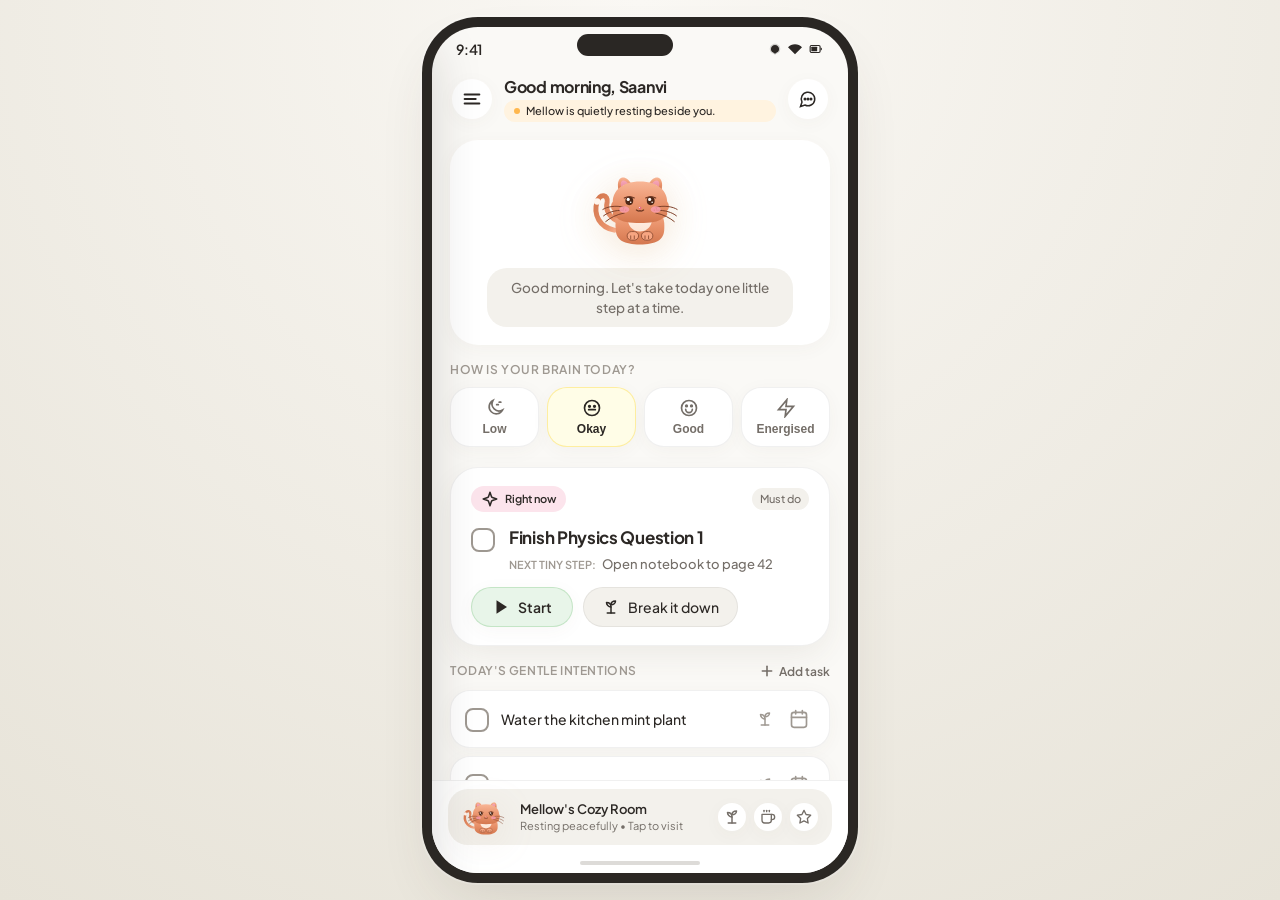
==== index.html @ 1a7bc49d "Initial commit: Mellow productivity app" ====
<!DOCTYPE html>
<html lang="en">
<head>
  <meta charset="UTF-8">
  <meta name="viewport" content="width=device-width, initial-scale=1.0, maximum-scale=1.0, user-scalable=no, viewport-fit=cover">
  <title>Mellow — Productivity that works for you</title>
  <link rel="preconnect" href="https://fonts.googleapis.com">
  <link rel="preconnect" href="https://fonts.gstatic.com" crossorigin>
  <link href="https://fonts.googleapis.com/css2?family=Plus+Jakarta+Sans:wght@400;500;600;700&display=swap" rel="stylesheet">
  <link rel="stylesheet" href="css/style.css">
</head>
<body>

  <!-- Desktop Wrapper: Center phone frame on large screens; full-bleed on mobile -->
  <div class="mobile-outer-wrapper">
    <!-- Master SVG linearGradients for Mellow cat (Always active, never hidden by screen switching) -->
    <svg aria-hidden="true" style="position: absolute; width: 0; height: 0; overflow: hidden; pointer-events: none;">
      <defs>
        <linearGradient id="catFurGrad" x1="0%" y1="0%" x2="0%" y2="100%">
          <stop offset="0%" stop-color="#F8B696"/>
          <stop offset="55%" stop-color="#E9926B"/>
          <stop offset="100%" stop-color="#D4774E"/>
        </linearGradient>
        <linearGradient id="catChestGrad" x1="0%" y1="0%" x2="0%" y2="100%">
          <stop offset="0%" stop-color="#FFF4ED"/>
          <stop offset="100%" stop-color="#FDE5D5"/>
        </linearGradient>
        <linearGradient id="catEarInner" x1="0%" y1="0%" x2="0%" y2="100%">
          <stop offset="0%" stop-color="#F6A8B9"/>
          <stop offset="100%" stop-color="#EA8A9F"/>
        </linearGradient>
        <linearGradient id="catTailGrad" x1="0%" y1="0%" x2="100%" y2="100%">
          <stop offset="0%" stop-color="#D4774E"/>
          <stop offset="70%" stop-color="#E9926B"/>
          <stop offset="100%" stop-color="#F8B696"/>
        </linearGradient>
      </defs>
    </svg>

    <div class="mobile-device-shell">
      
      <!-- AUTHENTICATION OVERLAY: Sign In & Sign Up Screen -->
      <div id="auth-screen-overlay" class="auth-screen-overlay hidden">
        <div class="auth-screen-inner">
          <div class="auth-brand-badge">
            <span class="mellow-badge-icon auth-cat-logo">
              <img src="public/mellow-logo-cat.png" alt="Mellow Cat" class="auth-cat-logo-img">
            </span>
            <div class="auth-brand-text">
              <h1 class="auth-brand-name">Mellow</h1>
              <span class="auth-brand-tagline">productivity that works for you</span>
            </div>
          </div>
          <div id="auth-form-container" class="auth-card-container">
            <!-- Rendered dynamically via AuthManager.renderAuthUI() -->
          </div>
        </div>
      </div>

      <!-- Phone Status Bar -->
      <div class="device-status-bar">
        <span class="status-time">9:41</span>
        <div class="device-notch-pill"></div>
        <div class="status-icons">
          <svg viewBox="0 0 24 24" width="14" height="14" fill="currentColor"><path d="M12 3c-4.97 0-9 4.03-9 9 0 2.12.74 4.07 1.97 5.61L12 22l7.03-4.39C20.26 16.07 21 14.12 21 12c0-4.97-4.03-9-9-9z" opacity="0.2"/><path d="M12 5c-3.87 0-7 3.13-7 7 0 1.69.6 3.24 1.6 4.46L12 20.35l5.4-3.89C18.4 15.24 19 13.69 19 12c0-3.87-3.13-7-7-7z"/></svg>
          <svg viewBox="0 0 24 24" width="14" height="14" fill="currentColor"><path d="M12 4C7.31 4 3.07 5.9 0 8.98L12 21 24 8.98C20.93 5.9 16.69 4 12 4z"/></svg>
          <svg viewBox="0 0 24 24" width="16" height="14" fill="currentColor"><rect x="2" y="6" width="17" height="12" rx="2" fill="none" stroke="currentColor" stroke-width="2"/><rect x="4" y="8" width="10" height="8" rx="1"/><path d="M20 10h1a1 1 0 0 1 1 1v2a1 1 0 0 1-1 1h-1z"/></svg>
        </div>
      </div>

      <!-- App Header: Strictly greeting and very recent notification pill (otherwise empty) + sidebar toggle -->
      <header class="app-top-bar">
        <button id="sidebar-toggle-btn" class="nav-drawer-toggle" aria-label="Open navigation menu">
          <svg viewBox="0 0 24 24" width="22" height="22" fill="none" stroke="currentColor" stroke-width="2.2" stroke-linecap="round"><line x1="4" y1="7" x2="20" y2="7"></line><line x1="4" y1="12" x2="16" y2="12"></line><line x1="4" y1="17" x2="20" y2="17"></line></svg>
        </button>

        <div class="top-bar-content">
          <h1 id="top-bar-greeting-text" class="top-greeting-heading">Good morning, Saanvi</h1>
          <!-- Very recent notification pill (disappears gently to leave only the greeting) -->
          <div id="top-recent-notification-pill" class="recent-notification-pill hidden" onclick="App.dismissNotification()">
            <span class="notif-dot"></span>
            <span id="top-notification-text" class="notif-text">Mellow is quietly resting beside you.</span>
          </div>
        </div>

        <button id="top-park-fab" class="top-park-fab" onclick="TaskManager.openParkModal()" title="Park a distracting thought" aria-label="Park thought">
          <svg viewBox="0 0 24 24" width="18" height="18" fill="none" stroke="currentColor" stroke-width="2" stroke-linecap="round"><path d="M7.9 20A9 9 0 1 0 4 16.1L2 22Z"></path><circle cx="8" cy="12" r="1" fill="currentColor"></circle><circle cx="12" cy="12" r="1" fill="currentColor"></circle><circle cx="16" cy="12" r="1" fill="currentColor"></circle></svg>
        </button>
      </header>

      <!-- Scrollable Main Content Area -->
      <main class="app-screen-viewport">

        <!-- SCREEN 1: HOME -->
        <section id="screen-home" class="app-screen active">
          <!-- Mellow Cat Companion Card -->
          <div class="home-hero-card">
            <div id="home-mellow-illustration" class="mellow-companion-box">
              <!-- Rendered via MellowCat.render() -->
            </div>
            <div class="mellow-dialogue-box">
              <p id="home-mellow-supportive-text" class="mellow-speech-text">
                Good morning. Let's take today one little step at a time.
              </p>
            </div>
          </div>

          <!-- Energy Check-in: "How's your brain today?" -->
          <div id="energy-checkin-section" class="energy-checkin-section">
            <span class="section-micro-label">How is your brain today?</span>
            <div class="energy-chips-grid">
              <button class="energy-chip" data-energy="low" title="Low energy">
                <span class="energy-icon">
                  <svg viewBox="0 0 24 24" width="20" height="20" fill="none" stroke="currentColor" stroke-width="2" stroke-linecap="round"><path d="M21 14.5A8.5 8.5 0 0 1 9.5 3a8.5 8.5 0 1 0 11.5 11.5Z"></path><line x1="14" y1="8" x2="16" y2="8"></line><line x1="17" y1="5" x2="19" y2="5"></line></svg>
                </span>
                <span class="energy-title">Low</span>
              </button>
              <button class="energy-chip active" data-energy="okay" title="Okay energy">
                <span class="energy-icon">
                  <svg viewBox="0 0 24 24" width="20" height="20" fill="none" stroke="currentColor" stroke-width="2" stroke-linecap="round"><circle cx="12" cy="12" r="9"></circle><line x1="8" y1="14" x2="16" y2="14"></line><circle cx="9" cy="10" r="1" fill="currentColor"></circle><circle cx="15" cy="10" r="1" fill="currentColor"></circle></svg>
                </span>
                <span class="energy-title">Okay</span>
              </button>
              <button class="energy-chip" data-energy="good" title="Good energy">
                <span class="energy-icon">
                  <svg viewBox="0 0 24 24" width="20" height="20" fill="none" stroke="currentColor" stroke-width="2" stroke-linecap="round"><circle cx="12" cy="12" r="9"></circle><path d="M8 13.5a4 4 0 0 0 8 0"></path><circle cx="9" cy="9.5" r="1" fill="currentColor"></circle><circle cx="15" cy="9.5" r="1" fill="currentColor"></circle></svg>
                </span>
                <span class="energy-title">Good</span>
              </button>
              <button class="energy-chip" data-energy="high" title="Energised">
                <span class="energy-icon">
                  <svg viewBox="0 0 24 24" width="20" height="20" fill="none" stroke="currentColor" stroke-width="2" stroke-linecap="round"><polygon points="13 2 3 14 12 14 11 22 21 10 12 10 13 2"></polygon></svg>
                </span>
                <span class="energy-title">Energised</span>
              </button>
            </div>
          </div>

          <!-- RIGHT NOW Section (Only the most important single task) -->
          <div class="right-now-section">
            <div id="home-right-now-container">
              <!-- Rendered via TaskManager.renderHome() -->
            </div>
          </div>

          <!-- Today Section (Gentle, small list) -->
          <div class="today-section">
            <div class="today-section-header">
              <span class="section-micro-label">Today's gentle intentions</span>
              <button class="inline-add-btn" onclick="App.openNewTaskModal()">
                <svg viewBox="0 0 24 24" width="16" height="16" fill="none" stroke="currentColor" stroke-width="2.4" stroke-linecap="round"><line x1="12" y1="5" x2="12" y2="19"></line><line x1="5" y1="12" x2="19" y2="12"></line></svg>
                <span>Add task</span>
              </button>
            </div>
            <div id="home-today-list" class="today-tasks-list">
              <!-- Rendered via TaskManager -->
            </div>
          </div>

          <!-- Quick Parked Thoughts Callout -->
          <div class="parked-peek-banner" onclick="TaskManager.openParkModal()">
            <div class="parked-peek-left">
              <span class="peek-icon">
                <svg viewBox="0 0 24 24" width="18" height="18" fill="none" stroke="currentColor" stroke-width="2" stroke-linecap="round"><path d="M7.9 20A9 9 0 1 0 4 16.1L2 22Z"></path><circle cx="8" cy="12" r="1" fill="currentColor"></circle><circle cx="12" cy="12" r="1" fill="currentColor"></circle><circle cx="16" cy="12" r="1" fill="currentColor"></circle></svg>
              </span>
              <div class="peek-text">
                <span class="peek-title">Got a sudden stray thought?</span>
                <span class="peek-sub">Park it safely so you don't have to carry it.</span>
              </div>
            </div>
            <span class="peek-arrow">
              <svg viewBox="0 0 24 24" width="16" height="16" fill="none" stroke="currentColor" stroke-width="2.2" stroke-linecap="round"><line x1="5" y1="12" x2="19" y2="12"></line><polyline points="12 5 19 12 12 19"></polyline></svg>
            </span>
          </div>
        </section>

        <!-- SCREEN 2: PLAN (Calm Calendar & Energy-based Buckets) -->
        <section id="screen-plan" class="app-screen">
          <div class="plan-header-card">
            <h2 class="screen-title">Gentle Plan</h2>
            <p class="screen-sub">Organized by your energy, not by pressure.</p>
          </div>

          <!-- Calm Calendar Strip -->
          <div class="calm-calendar-wrapper">
            <div class="calm-calendar-month">
              <span class="calendar-month-name">September 2026</span>
              <span class="calendar-subtle-hint">Flexible dates</span>
            </div>
            <div class="calendar-days-strip">
              <div class="cal-day-cell past">
                <span class="cal-day-name">Tue</span>
                <span class="cal-day-num">8</span>
              </div>
              <div class="cal-day-cell past">
                <span class="cal-day-name">Wed</span>
                <span class="cal-day-num">9</span>
              </div>
              <div class="cal-day-cell past">
                <span class="cal-day-name">Thu</span>
                <span class="cal-day-num">10</span>
              </div>
              <div class="cal-day-cell active-today">
                <span class="cal-day-name">Fri</span>
                <span class="cal-day-num">11</span>
                <span class="today-dot"></span>
              </div>
              <div class="cal-day-cell">
                <span class="cal-day-name">Sat</span>
                <span class="cal-day-num">12</span>
              </div>
              <div class="cal-day-cell">
                <span class="cal-day-name">Sun</span>
                <span class="cal-day-num">13</span>
              </div>
              <div class="cal-day-cell">
                <span class="cal-day-name">Mon</span>
                <span class="cal-day-num">14</span>
              </div>
            </div>
          </div>

          <!-- Capacity Buckets: Must Do, Would Be Nice, If I Have Energy -->
          <div class="plan-buckets-container">
            <div class="capacity-bucket must-do">
              <div class="bucket-header">
                <span class="bucket-icon">
                  <svg viewBox="0 0 24 24" width="16" height="16" fill="none" stroke="currentColor" stroke-width="2" stroke-linecap="round"><circle cx="12" cy="12" r="10"></circle><line x1="12" y1="8" x2="12" y2="12"></line><line x1="12" y1="16" x2="12.01" y2="16"></line></svg>
                </span>
                <div class="bucket-title-group">
                  <h3 class="bucket-title">Must Do</h3>
                  <span class="bucket-desc">Essential items for peace of mind</span>
                </div>
              </div>
              <div id="plan-bucket-must" class="bucket-items-list"></div>
            </div>

            <div class="capacity-bucket would-nice">
              <div class="bucket-header">
                <span class="bucket-icon">
                  <svg viewBox="0 0 24 24" width="16" height="16" fill="none" stroke="currentColor" stroke-width="2" stroke-linecap="round"><path d="m12 3-1.9 5.8a2 2 0 0 1-1.3 1.3L3 12l5.8 1.9a2 2 0 0 1 1.3 1.3L12 21l1.9-5.8a2 2 0 0 1 1.3-1.3L21 12l-5.8-1.9a2 2 0 0 1-1.3-1.3Z"></path></svg>
                </span>
                <div class="bucket-title-group">
                  <h3 class="bucket-title">Would Be Nice</h3>
                  <span class="bucket-desc">Optional if time opens up comfortably</span>
                </div>
              </div>
              <div id="plan-bucket-nice" class="bucket-items-list"></div>
            </div>

            <div class="capacity-bucket if-energy">
              <div class="bucket-header">
                <span class="bucket-icon">
                  <svg viewBox="0 0 24 24" width="16" height="16" fill="none" stroke="currentColor" stroke-width="2" stroke-linecap="round"><path d="M7 20h10"></path><path d="M12 20v-8"></path><path d="M12 12c-3.5 0-6-3-6-6 4 0 6 2.5 6 6Z"></path></svg>
                </span>
                <div class="bucket-title-group">
                  <h3 class="bucket-title">If I Have Energy</h3>
                  <span class="bucket-desc">Flexible tasks without any deadline</span>
                </div>
              </div>
              <div id="plan-bucket-energy" class="bucket-items-list"></div>
            </div>
          </div>

          <div class="plan-add-floating-row">
            <button class="primary-pill-btn full-width" onclick="App.openNewTaskModal()">
              <svg viewBox="0 0 24 24" width="18" height="18" fill="none" stroke="currentColor" stroke-width="2.2" stroke-linecap="round"><line x1="12" y1="5" x2="12" y2="19"></line><line x1="5" y1="12" x2="19" y2="12"></line></svg>
              <span>Add task to plan</span>
            </button>
          </div>
        </section>

        <!-- SCREEN 3: FOCUS (Minimal, Audio Synthesizer, Park It) -->
        <section id="screen-focus" class="app-screen">
          <div class="focus-screen-wrapper">
            
            <!-- Focus Task Selector Bar -->
            <div class="focus-task-bar" onclick="FocusSession.openTaskSelector()">
              <span class="focus-task-icon">
                <svg viewBox="0 0 24 24" width="18" height="18" fill="none" stroke="currentColor" stroke-width="2" stroke-linecap="round"><path d="M17 3a2.828 2.828 0 1 1 4 4L7.5 20.5 2 22l1.5-5.5L17 3z"></path></svg>
              </span>
              <div class="focus-task-texts">
                <span class="focus-task-pre">Working on:</span>
                <span id="focus-current-task-title" class="focus-task-current">Finish Physics Question 1</span>
              </div>
              <span class="focus-task-switch">Switch</span>
            </div>

            <!-- Focus Mode Chips (Tiny, Short, Classic, Deep, Open) -->
            <div class="focus-mode-selector">
              <button class="focus-mode-chip" data-mode="tiny">Tiny • 10m</button>
              <button class="focus-mode-chip" data-mode="short">Short • 15m</button>
              <button class="focus-mode-chip active" data-mode="classic">Classic • 25m</button>
              <button class="focus-mode-chip" data-mode="deep">Deep • 45m</button>
              <button class="focus-mode-chip" data-mode="open">Open • No timer</button>
            </div>

            <!-- Focus Main Display (Mellow + Timer) -->
            <div class="focus-timer-card">
              <div id="focus-cat-display" class="focus-mellow-center">
                <!-- Rendered via FocusSession -->
              </div>
              <div class="focus-timer-numeric">
                <span id="focus-timer-text" class="timer-digits">25:00</span>
                <span id="focus-timer-sub" class="timer-sub-text">remaining gently</span>
              </div>

              <!-- Main Control Buttons -->
              <div class="focus-main-controls">
                <button id="focus-play-btn" class="primary-pill-btn focus-action-btn" onclick="FocusSession.toggleTimerPlay()">
                  <svg viewBox="0 0 24 24" width="18" height="18" fill="currentColor"><polygon points="6 3 20 12 6 21 6 3"></polygon></svg>
                  <span>Start</span>
                </button>
                <button id="focus-stop-btn" class="secondary-pill-btn focus-stop-btn" style="display:none;" onclick="FocusSession.stopTimer()">
                  <svg viewBox="0 0 24 24" width="16" height="16" fill="currentColor"><rect x="5" y="5" width="14" height="14" rx="2"></rect></svg>
                  <span>Finish early</span>
                </button>
              </div>

              <div class="focus-park-trigger">
                <button class="subtle-park-btn" onclick="TaskManager.openParkModal()">
                  <svg viewBox="0 0 24 24" width="16" height="16" fill="none" stroke="currentColor" stroke-width="2" stroke-linecap="round"><path d="M7.9 20A9 9 0 1 0 4 16.1L2 22Z"></path><circle cx="8" cy="12" r="1" fill="currentColor"></circle><circle cx="12" cy="12" r="1" fill="currentColor"></circle><circle cx="16" cy="12" r="1" fill="currentColor"></circle></svg>
                  <span>Park a sudden thought</span>
                </button>
              </div>
            </div>

            <!-- Built-in Ambient Soundscape Interface (Web Audio API Synthesizer) -->
            <div class="focus-sound-console">
              <div class="sound-console-header">
                <div class="sound-title-group">
                  <span class="sound-icon">
                    <svg viewBox="0 0 24 24" width="18" height="18" fill="none" stroke="currentColor" stroke-width="2" stroke-linecap="round"><path d="M3 18v-6a9 9 0 0 1 18 0v6"></path><path d="M21 19a2 2 0 0 1-2 2h-1a2 2 0 0 1-2-2v-3a2 2 0 0 1 2-2h3zM3 19a2 2 0 0 0 2 2h1a2 2 0 0 0 2-2v-3a2 2 0 0 0-2-2H3z"></path></svg>
                  </span>
                  <div>
                    <span class="sound-label">Ambient Soundscape</span>
                    <span id="audio-current-name" class="sound-current-track">Silence</span>
                  </div>
                </div>
                <button id="audio-play-toggle" class="audio-toggle-btn" onclick="FocusAudio.togglePlay()" aria-label="Toggle audio">
                  <svg viewBox="0 0 24 24" width="18" height="18" fill="currentColor"><polygon points="6 3 20 12 6 21 6 3"></polygon></svg>
                </button>
              </div>

              <!-- Sound Choices Chips -->
              <div class="sound-chips-row">
                <button class="sound-chip active" data-track="silence" onclick="FocusAudio.selectTrack('silence')">
                  Silence
                </button>
                <button class="sound-chip" data-track="brown" onclick="FocusAudio.selectTrack('brown')">
                  Brown noise
                </button>
                <button class="sound-chip" data-track="rain" onclick="FocusAudio.selectTrack('rain')">
                  Rain
                </button>
                <button class="sound-chip" data-track="lofi" onclick="FocusAudio.selectTrack('lofi')">
                  Lofi
                </button>
                <button class="sound-chip" data-track="ocean" onclick="FocusAudio.selectTrack('ocean')">
                  Ocean
                </button>
                <button class="sound-chip" data-track="cafe" onclick="FocusAudio.selectTrack('cafe')">
                  Cafe
                </button>
                <button class="sound-chip" data-track="ambient" onclick="FocusAudio.selectTrack('ambient')">
                  Ambient
                </button>
              </div>

              <!-- Volume Slider -->
              <div class="volume-slider-row">
                <span class="volume-icon">
                  <svg viewBox="0 0 24 24" width="16" height="16" fill="none" stroke="currentColor" stroke-width="2" stroke-linecap="round"><polygon points="11 5 6 9 2 9 2 15 6 15 11 19 11 5"></polygon><path d="M15.54 8.46a5 5 0 0 1 0 7.07"></path></svg>
                </span>
                <input type="range" min="0" max="1" step="0.05" value="0.45" class="mellow-range" oninput="FocusAudio.setVolume(this.value)">
              </div>
            </div>

          </div>
        </section>

        <!-- SCREEN 4: COMMUNITY (Supportive Feed, Body Doubling, Profile Connected) -->
        <section id="screen-community" class="app-screen">
          <div class="community-header-card">
            <div class="comm-header-top">
              <div>
                <h2 class="screen-title">Community</h2>
                <p class="screen-sub">Kind encouragement. Zero pressure or followers.</p>
              </div>
              <button class="primary-pill-btn small-btn" onclick="Community.openComposer()">
                <svg viewBox="0 0 24 24" width="16" height="16" fill="none" stroke="currentColor" stroke-width="2" stroke-linecap="round"><path d="m12 3-1.9 5.8a2 2 0 0 1-1.3 1.3L3 12l5.8 1.9a2 2 0 0 1 1.3 1.3L12 21l1.9-5.8a2 2 0 0 1 1.3-1.3L21 12l-5.8-1.9a2 2 0 0 1-1.3-1.3Z"></path></svg>
                <span>I did a thing</span>
              </button>
            </div>

            <!-- Body Doubling Strip: "Others are focusing too" -->
            <div class="body-doubling-section">
              <span class="doubling-label">
                <svg viewBox="0 0 24 24" width="14" height="14" fill="none" stroke="currentColor" stroke-width="2" stroke-linecap="round"><circle cx="12" cy="12" r="9"></circle><path d="M12 20v-8"></path></svg>
                Others focusing right now
              </span>
              <div id="body-doubling-scroll" class="doubling-cards-scroll">
                <!-- Rendered via Community -->
              </div>
            </div>

            <!-- Category Filters -->
            <div class="community-category-bar">
              <button class="comm-filter-pill active" data-cat="all" onclick="Community.setCategory('all')">All</button>
              <button class="comm-filter-pill" data-cat="wins" onclick="Community.setCategory('wins')">Tiny Wins</button>
              <button class="comm-filter-pill" data-cat="tips" onclick="Community.setCategory('tips')">Tips</button>
              <button class="comm-filter-pill" data-cat="talk" onclick="Community.setCategory('talk')">Talk</button>
              <button class="comm-filter-pill" data-cat="share" onclick="Community.setCategory('share')">Quiet Share</button>
            </div>
          </div>

          <!-- Community Feed Items -->
          <div id="community-feed-container" class="community-feed-list">
            <!-- Rendered via Community -->
          </div>
        </section>

        <!-- SCREEN 5: RESET (Somatic regulation, Breathe, Brain dump, Comfort) -->
        <section id="screen-reset" class="app-screen">
          <div class="reset-header-card">
            <h2 class="screen-title">Reset</h2>
            <p class="screen-sub">Pause, soften your shoulders, and regulate gently.</p>

            <!-- Reset Tool Tabs -->
            <div class="reset-tabs-nav">
              <button class="reset-tool-tab active" data-tool="breathe">Breathe</button>
              <button class="reset-tool-tab" data-tool="twomin">2-min Reset</button>
              <button class="reset-tool-tab" data-tool="dump">Brain Dump</button>
              <button class="reset-tool-tab" data-tool="move">Move</button>
              <button class="reset-tool-tab" data-tool="comfort">Comfort</button>
            </div>
          </div>

          <!-- Tab 1: Breathe -->
          <div id="reset-panel-breathe" class="reset-tool-panel active">
            <div class="breathe-interactive-card">
              <div class="breathing-circle-wrap">
                <div id="breathing-visual-circle" class="breathing-circle inhale">
                  <span id="breathing-phase-label" class="breathing-label">Inhale gently</span>
                </div>
              </div>
              <p class="breathe-subtle-hint">4 seconds in • 4 seconds hold • 4 seconds out • 4 seconds rest</p>
            </div>
          </div>

          <!-- Tab 2: 2-Minute Reset -->
          <div id="reset-panel-twomin" class="reset-tool-panel">
            <div class="two-min-reset-card">
              <span class="two-min-digits" id="two-min-countdown">02:00</span>
              <p id="two-min-prompt-text" class="two-min-prompt">Let your hands rest comfortably in your lap.</p>
              <button id="two-min-start-btn" class="primary-pill-btn" onclick="ResetTools.startTwoMinReset()">
                Start 2-min reset
              </button>
            </div>
          </div>

          <!-- Tab 3: Brain Dump -->
          <div id="reset-panel-dump" class="reset-tool-panel">
            <div class="brain-dump-card">
              <span class="subtle-label">Private thought offload (saved locally):</span>
              <textarea id="braindump-textarea" class="braindump-textarea" placeholder="Type whatever is cluttering your thoughts... No formatting required." oninput="ResetTools.saveBrainDump()"></textarea>
              <div class="dump-actions-bar">
                <button class="pill-chip-btn" onclick="ResetTools.turnBrainDumpIntoTask()">
                  <svg viewBox="0 0 24 24" width="16" height="16" fill="none" stroke="currentColor" stroke-width="2" stroke-linecap="round"><line x1="12" y1="5" x2="12" y2="19"></line><line x1="5" y1="12" x2="19" y2="12"></line></svg>
                  <span>Turn first line into task</span>
                </button>
                <button class="subtle-text-btn" onclick="ResetTools.clearBrainDump()">Clear mind</button>
              </div>
            </div>
          </div>

          <!-- Tab 4: Move (30-60s movement) -->
          <div id="reset-panel-move" class="reset-tool-panel">
            <div id="move-prompts-list" class="move-prompts-container">
              <!-- Rendered via ResetTools -->
            </div>
          </div>

          <!-- Tab 5: Comfort Cards from Mellow -->
          <div id="reset-panel-comfort" class="reset-tool-panel">
            <div class="comfort-deck-wrapper">
              <div id="comfort-card-display" class="comfort-card-slot">
                <!-- Rendered via ResetTools -->
              </div>
              <div class="comfort-nav-buttons">
                <button class="icon-round-btn" onclick="ResetTools.prevComfortCard()" aria-label="Previous comfort card">
                  <svg viewBox="0 0 24 24" width="18" height="18" fill="none" stroke="currentColor" stroke-width="2.2" stroke-linecap="round"><polyline points="15 18 9 12 15 6"></polyline></svg>
                </button>
                <span class="comfort-deck-hint">Tap for next thought</span>
                <button class="icon-round-btn" onclick="ResetTools.nextComfortCard()" aria-label="Next comfort card">
                  <svg viewBox="0 0 24 24" width="18" height="18" fill="none" stroke="currentColor" stroke-width="2.2" stroke-linecap="round"><polyline points="9 18 15 12 9 6"></polyline></svg>
                </button>
              </div>
            </div>
          </div>
        </section>

        <!-- SCREEN: MELLOW'S ROOM & LITTLE WINS (Pure visual collectibles, zero counters!) -->
        <section id="screen-room" class="app-screen">
          <div class="room-screen-header">
            <button class="screen-back-btn" onclick="App.switchScreen('home')" aria-label="Back to home">
              <svg viewBox="0 0 24 24" width="20" height="20" fill="none" stroke="currentColor" stroke-width="2.2" stroke-linecap="round"><polyline points="15 18 9 12 15 6"></polyline></svg>
            </button>
            <h2 class="screen-title">Mellow's Cozy Room</h2>
          </div>
          <div id="full-room-container">
            <!-- Rendered via MellowCat.renderRoomView() -->
          </div>
        </section>

        <!-- SCREEN: ACCOUNT & SETTINGS (Profile pic, name, appearance, accessibility) -->
        <section id="screen-account" class="app-screen">
          <div class="room-screen-header">
            <button class="screen-back-btn" onclick="App.switchScreen('home')" aria-label="Back to home">
              <svg viewBox="0 0 24 24" width="20" height="20" fill="none" stroke="currentColor" stroke-width="2.2" stroke-linecap="round"><polyline points="15 18 9 12 15 6"></polyline></svg>
            </button>
            <h2 class="screen-title">Account & Settings</h2>
          </div>
          <div id="account-settings-container">
            <!-- Rendered via App.renderAccountSettings() -->
          </div>
        </section>

      </main>

      <!-- BOTTOM AREA: Strictly visuals of Mellow cat and her home (NO TAB BUTTONS!) -->
      <footer id="bottom-mellow-home-bar" class="bottom-mellow-home-area">
        <!-- Rendered via App.setupBottomMellowHome() -->
      </footer>

      <!-- Phone Bottom Home Indicator -->
      <div class="device-home-indicator">
        <div class="home-indicator-bar"></div>
      </div>

      <!-- SLIDE-OUT SIDEBAR NAVIGATION (NO top or bottom nav bar - inside phone shell) -->
  <div id="sidebar-overlay" class="sidebar-backdrop-overlay"></div>
  <aside id="slide-sidebar" class="slide-navigation-sidebar" aria-label="Main Navigation">
    <div class="sidebar-header">
      <div class="sidebar-app-branding">
        <span class="mellow-badge-icon mellow-logo-icon">
          <img src="public/mellow-logo-cat.png" alt="Mellow Cat" class="sidebar-cat-logo-img">
        </span>
        <div class="branding-texts">
          <span class="branding-title">Mellow</span>
          <span class="branding-tagline">productivity that works for you</span>
        </div>
      </div>
      <button id="sidebar-close-btn" class="icon-round-btn" aria-label="Close navigation">
        <svg viewBox="0 0 24 24" width="20" height="20" fill="none" stroke="currentColor" stroke-width="2.2" stroke-linecap="round"><line x1="18" y1="6" x2="6" y2="18"></line><line x1="6" y1="6" x2="18" y2="18"></line></svg>
      </button>
    </div>

    <!-- User Profile Badge in Sidebar -->
    <div class="sidebar-user-card" onclick="App.switchScreen('account'); App.closeSidebar();">
      <div id="sidebar-user-avatar" class="sidebar-avatar-wrap"></div>
      <div class="sidebar-user-details">
        <span id="sidebar-user-name" class="sidebar-name">Saanvi</span>
        <span class="sidebar-account-sub">View profile & settings</span>
      </div>
      <span class="sidebar-user-arrow">
        <svg viewBox="0 0 24 24" width="16" height="16" fill="none" stroke="currentColor" stroke-width="2" stroke-linecap="round"><polyline points="9 18 15 12 9 6"></polyline></svg>
      </span>
    </div>

    <!-- Navigation Links -->
    <nav class="sidebar-links-list">
      <button class="sidebar-nav-item active" data-screen="home">
        <span class="nav-icon">
          <svg viewBox="0 0 24 24" width="20" height="20" fill="none" stroke="currentColor" stroke-width="2" stroke-linecap="round"><path d="m3 9 9-7 9 7v11a2 2 0 0 1-2 2H5a2 2 0 0 1-2-2z"></path><polyline points="9 22 9 12 15 12 15 22"></polyline></svg>
        </span>
        <span class="nav-text">Home</span>
      </button>

      <button class="sidebar-nav-item" data-screen="plan">
        <span class="nav-icon">
          <svg viewBox="0 0 24 24" width="20" height="20" fill="none" stroke="currentColor" stroke-width="2" stroke-linecap="round"><rect x="3" y="4" width="18" height="18" rx="3" ry="3"></rect><line x1="16" y1="2" x2="16" y2="6"></line><line x1="8" y1="2" x2="8" y2="6"></line><line x1="3" y1="10" x2="21" y2="10"></line></svg>
        </span>
        <span class="nav-text">Plan</span>
      </button>

      <button class="sidebar-nav-item" data-screen="focus">
        <span class="nav-icon">
          <svg viewBox="0 0 24 24" width="20" height="20" fill="none" stroke="currentColor" stroke-width="2" stroke-linecap="round"><path d="M3 18v-6a9 9 0 0 1 18 0v6"></path><path d="M21 19a2 2 0 0 1-2 2h-1a2 2 0 0 1-2-2v-3a2 2 0 0 1 2-2h3zM3 19a2 2 0 0 0 2 2h1a2 2 0 0 0 2-2v-3a2 2 0 0 0-2-2H3z"></path></svg>
        </span>
        <span class="nav-text">Focus</span>
      </button>

      <button class="sidebar-nav-item" data-screen="community">
        <span class="nav-icon">
          <svg viewBox="0 0 24 24" width="20" height="20" fill="none" stroke="currentColor" stroke-width="2" stroke-linecap="round"><path d="M17 21v-2a4 4 0 0 0-4-4H5a4 4 0 0 0-4 4v2"></path><circle cx="9" cy="7" r="4"></circle><path d="M23 21v-2a4 4 0 0 0-3-3.87"></path><path d="M16 3.13a4 4 0 0 1 0 7.75"></path></svg>
        </span>
        <span class="nav-text">Community</span>
      </button>

      <button class="sidebar-nav-item" data-screen="reset">
        <span class="nav-icon">
          <svg viewBox="0 0 24 24" width="20" height="20" fill="none" stroke="currentColor" stroke-width="2" stroke-linecap="round"><path d="M17.5 19H9a7 7 0 1 1 6.71-9h1.79a4.5 4.5 0 1 1 0 9Z"></path></svg>
        </span>
        <span class="nav-text">Reset</span>
      </button>

      <div class="sidebar-divider"></div>

      <button class="sidebar-nav-item" data-screen="room">
        <span class="nav-icon">
          <svg viewBox="0 0 24 24" width="20" height="20" fill="none" stroke="currentColor" stroke-width="2" stroke-linecap="round"><path d="M3 21h18"></path><path d="M5 21V7l7-4 7 4v14"></path><path d="M9 14h6v7H9z"></path></svg>
        </span>
        <span class="nav-text">Mellow's Cozy Room</span>
      </button>

      <button class="sidebar-nav-item" data-screen="account">
        <span class="nav-icon">
          <svg viewBox="0 0 24 24" width="20" height="20" fill="none" stroke="currentColor" stroke-width="2" stroke-linecap="round"><circle cx="12" cy="12" r="3"></circle><path d="M19.4 15a1.65 1.65 0 0 0 .33 1.82l.06.06a2 2 0 0 1 0 2.83 2 2 0 0 1-2.83 0l-.06-.06a1.65 1.65 0 0 0-1.82-.33 1.65 1.65 0 0 0-1 1.51V21a2 2 0 0 1-2 2 2 2 0 0 1-2-2v-.09A1.65 1.65 0 0 0 9 19.4a1.65 1.65 0 0 0-1.82.33l-.06.06a2 2 0 0 1-2.83 0 2 2 0 0 1 0-2.83l.06-.06a1.65 1.65 0 0 0 .33-1.82 1.65 1.65 0 0 0-1.51-1H3a2 2 0 0 1-2-2 2 2 0 0 1 2-2h.09A1.65 1.65 0 0 0 4.6 9a1.65 1.65 0 0 0-.33-1.82l-.06-.06a2 2 0 0 1 0-2.83 2 2 0 0 1 2.83 0l.06.06a1.65 1.65 0 0 0 1.82.33H9a1.65 1.65 0 0 0 1-1.51V3a2 2 0 0 1 2-2 2 2 0 0 1 2 2v.09a1.65 1.65 0 0 0 1 1.51 1.65 1.65 0 0 0 1.82-.33l.06-.06a2 2 0 0 1 2.83 0 2 2 0 0 1 0 2.83l-.06.06a1.65 1.65 0 0 0-.33 1.82V9a1.65 1.65 0 0 0 1.51 1H21a2 2 0 0 1 2 2 2 2 0 0 1-2 2h-.09a1.65 1.65 0 0 0-1.51 1z"></path></svg>
        </span>
        <span class="nav-text">Settings & Profile</span>
      </button>
    </nav>

    <!-- Bottom of Sidebar: Quick Theme Toggle & Sign Out -->
    <div class="sidebar-footer">
      <button class="theme-quick-toggle-btn" onclick="App.toggleTheme()">
        <span id="sidebar-theme-icon" class="theme-icon">
          <svg viewBox="0 0 24 24" width="18" height="18" fill="none" stroke="currentColor" stroke-width="2" stroke-linecap="round"><path d="M21 12.79A9 9 0 1 1 11.21 3 7 7 0 0 0 21 12.79z"></path></svg>
        </span>
        <span>Toggle Dark Theme</span>
      </button>
      <button class="sidebar-signout-btn" onclick="AuthManager.signOut(); App.closeSidebar();">
        <svg viewBox="0 0 24 24" width="16" height="16" fill="none" stroke="currentColor" stroke-width="2" stroke-linecap="round"><path d="M9 21H5a2 2 0 0 1-2-2V5a2 2 0 0 1 2-2h4"></path><polyline points="16 17 21 12 16 7"></polyline><line x1="21" y1="12" x2="9" y2="12"></line></svg>
        <span>Sign Out</span>
      </button>
    </div>
  </aside>

  <!-- MODALS & SHEETS -->

  <!-- Modal: Break It Down -->
  <div id="breakdown-modal" class="mellow-modal-sheet">
    <div class="modal-backdrop" onclick="TaskManager.closeBreakdownModal()"></div>
    <div class="modal-sheet-card">
      <div class="sheet-drag-handle"></div>
      <div class="breakdown-body"></div>
    </div>
  </div>

  <!-- Modal: Park It -->
  <div id="park-modal" class="mellow-modal-sheet">
    <div class="modal-backdrop" onclick="TaskManager.closeParkModal()"></div>
    <div class="modal-sheet-card">
      <div class="sheet-drag-handle"></div>
      <div class="park-sheet-header">
        <div class="park-title-group">
          <span class="thought-badge-icon">
            <svg viewBox="0 0 24 24" width="20" height="20" fill="none" stroke="currentColor" stroke-width="2" stroke-linecap="round"><path d="M7.9 20A9 9 0 1 0 4 16.1L2 22Z"></path><circle cx="8" cy="12" r="1" fill="currentColor"></circle><circle cx="12" cy="12" r="1" fill="currentColor"></circle><circle cx="16" cy="12" r="1" fill="currentColor"></circle></svg>
          </span>
          <h3 class="sheet-title">Park a Thought</h3>
        </div>
        <button class="icon-round-btn" onclick="TaskManager.closeParkModal()">
          <svg viewBox="0 0 24 24" width="18" height="18" fill="none" stroke="currentColor" stroke-width="2.2" stroke-linecap="round"><line x1="18" y1="6" x2="6" y2="18"></line><line x1="6" y1="6" x2="18" y2="18"></line></svg>
        </button>
      </div>

      <p class="subtle-note">Offload distractions so your working memory stays free.</p>

      <div class="park-input-group">
        <input type="text" id="park-input" placeholder="e.g. Email Julia about the lecture slides..." class="mellow-input" onkeydown="if(event.key==='Enter') TaskManager.saveParkedThought()">
        <button class="primary-pill-btn" onclick="TaskManager.saveParkedThought()">Park it</button>
      </div>

      <div id="park-mellow-feedback" class="park-feedback-toast">
        <span class="feedback-cat">
          <svg viewBox="0 0 24 24" width="18" height="18" fill="none" stroke="currentColor" stroke-width="2" stroke-linecap="round"><circle cx="12" cy="12" r="9"></circle><path d="M8 12c1.5-2 3.5-2 4 0s2.5 2 4 0"></path></svg>
        </span>
        <span>Got it. You can come back to that later.</span>
      </div>

      <div class="parked-section-sub">
        <span class="subtle-label">Currently parked thoughts:</span>
        <div id="parked-items-list" class="parked-items-list"></div>
      </div>
    </div>
  </div>

  <!-- Modal: Reschedule (Non-punitive) -->
  <div id="reschedule-modal" class="mellow-modal-sheet">
    <div class="modal-backdrop" onclick="TaskManager.closeRescheduleModal()"></div>
    <div class="modal-sheet-card">
      <div class="sheet-drag-handle"></div>
      <div class="reschedule-body"></div>
    </div>
  </div>

  <!-- Modal: Add New Task -->
  <div id="new-task-modal" class="mellow-modal-sheet">
    <div class="modal-backdrop" onclick="App.closeNewTaskModal()"></div>
    <div class="modal-sheet-card">
      <div class="sheet-drag-handle"></div>
      <div class="new-task-sheet-header">
        <h3 class="sheet-title">New Gentle Task</h3>
        <button class="icon-round-btn" onclick="App.closeNewTaskModal()">
          <svg viewBox="0 0 24 24" width="18" height="18" fill="none" stroke="currentColor" stroke-width="2.2" stroke-linecap="round"><line x1="18" y1="6" x2="6" y2="18"></line><line x1="6" y1="6" x2="18" y2="18"></line></svg>
        </button>
      </div>

      <div class="new-task-form">
        <label class="subtle-label" for="new-task-input">What would you like to take care of?</label>
        <input type="text" id="new-task-input" placeholder="e.g. Read three pages of biology..." class="mellow-input" onkeydown="if(event.key==='Enter') App.submitNewTask()">

        <label class="subtle-label" for="new-task-bucket">Capacity bucket:</label>
        <select id="new-task-bucket" class="mellow-select">
          <option value="must">Must do (Important & essential)</option>
          <option value="nice" selected>Would be nice (Gentle & optional)</option>
          <option value="energy">If I have energy (Flexible)</option>
        </select>

        <div class="form-action-row">
          <button class="primary-pill-btn full-width" onclick="App.submitNewTask()">Save task</button>
        </div>
      </div>
    </div>
  </div>

  <!-- Modal: Community Composer ("I did a thing") -->
  <div id="composer-modal" class="mellow-modal-sheet">
    <div class="modal-backdrop" onclick="Community.closeComposer()"></div>
    <div class="modal-sheet-card">
      <div class="sheet-drag-handle"></div>
      <div class="composer-header">
        <h3 class="sheet-title">Share with Community</h3>
        <button class="icon-round-btn" onclick="Community.closeComposer()">
          <svg viewBox="0 0 24 24" width="18" height="18" fill="none" stroke="currentColor" stroke-width="2.2" stroke-linecap="round"><line x1="18" y1="6" x2="6" y2="18"></line><line x1="6" y1="6" x2="18" y2="18"></line></svg>
        </button>
      </div>

      <!-- Displays User Profile Name & Avatar -->
      <div id="composer-user-preview" class="composer-profile-row"></div>

      <div class="composer-form">
        <label class="subtle-label" for="composer-category">Select category:</label>
        <select id="composer-category" class="mellow-select">
          <option value="wins">Tiny Win ("I did a thing!")</option>
          <option value="tips">Gentle Tip</option>
          <option value="talk">Talk & Thoughts</option>
          <option value="share">Quiet Share</option>
        </select>

        <label class="subtle-label" for="composer-text">Your note:</label>
        <textarea id="composer-text" class="mellow-textarea" placeholder="Even opening a tab or taking a sip of water is worth sharing..."></textarea>

        <div class="form-action-row">
          <button class="primary-pill-btn full-width" onclick="Community.submitPost()">Share warmly</button>
        </div>
      </div>
    </div>
  </div>

  <!-- Modal: Focus Task Picker -->
  <div id="task-picker-modal" class="mellow-modal-sheet">
    <div class="modal-backdrop" onclick="FocusSession.closeTaskSelector()"></div>
    <div class="modal-sheet-card">
      <div class="sheet-drag-handle"></div>
      <div class="picker-header">
        <h3 class="sheet-title">What are we working on?</h3>
        <button class="icon-round-btn" onclick="FocusSession.closeTaskSelector()">
          <svg viewBox="0 0 24 24" width="18" height="18" fill="none" stroke="currentColor" stroke-width="2.2" stroke-linecap="round"><line x1="18" y1="6" x2="6" y2="18"></line><line x1="6" y1="6" x2="18" y2="18"></line></svg>
        </button>
      </div>
      <div class="task-picker-body"></div>
    </div>
  </div>

  <!-- Modal: Session Complete (Pomodoro / Break) -->
  <div id="session-complete-modal" class="mellow-modal-sheet">
    <div class="modal-backdrop" onclick="FocusSession.closeCompleteModal()"></div>
    <div class="modal-sheet-card">
      <div class="sheet-drag-handle"></div>
      <div class="session-complete-body"></div>
    </div>
  </div>

  <!-- Modal: Gift Discovery (Little Wins) -->
  <div id="gift-modal" class="mellow-modal-sheet">
    <div class="modal-backdrop" onclick="MellowCat.closeGiftModal()"></div>
    <div class="modal-sheet-card">
      <div class="sheet-drag-handle"></div>
      <div class="gift-modal-body"></div>
    </div>
  </div>

    </div><!-- /.mobile-device-shell -->
  </div><!-- /.mobile-outer-wrapper -->

  <!-- Scripts -->
  <script src="js/icons.js"></script>
  <script src="js/mellow.js"></script>
  <script src="js/audio.js"></script>
  <script src="js/tasks.js"></script>
  <script src="js/focus.js"></script>
  <script src="js/community.js"></script>
  <script src="js/reset.js"></script>
  <script src="js/tour.js"></script>
  <script src="js/auth.js"></script>
  <script src="js/app.js"></script>
</body>
</html>
---- css/style.css ----
/* Mellow - Design System & Stylesheet */
/* STRICTLY ZERO EMOJIS - Clean vectors, soft pastels, white base, quiet dark mode */

:root {
  /* Core Base Colors (Clean Light Theme) */
  --bg-canvas: #FAF9F6;
  --bg-card: #FFFFFF;
  --bg-subtle: #F3F1EC;
  --bg-hover: #ECE9E1;
  --text-primary: #2C2825;
  --text-secondary: #746E68;
  --text-muted: #9E9891;
  --border-soft: rgba(0, 0, 0, 0.06);
  --border-focus: rgba(0, 0, 0, 0.14);

  /* Soft Pastel Accents */
  --pastel-pink: #FCE4EC;
  --pastel-pink-dark: #E57373;
  --pastel-lavender: #EDE7F6;
  --pastel-lavender-dark: #9575CD;
  --pastel-blue: #E1F5FE;
  --pastel-blue-dark: #4FC3F7;
  --pastel-mint: #E8F5E9;
  --pastel-mint-dark: #81C784;
  --pastel-peach: #FFF3E0;
  --pastel-peach-dark: #FFB74D;
  --pastel-yellow: #FFFDE7;
  --pastel-yellow-dark: #FDD835;
  --pastel-sage: #F1F8E9;
  --pastel-sage-dark: #9CCC65;

  /* Elevation Shadows */
  --shadow-soft: 0 4px 20px -2px rgba(90, 75, 60, 0.05);
  --shadow-float: 0 12px 32px -4px rgba(90, 75, 60, 0.09);
  --shadow-modal: 0 20px 48px rgba(30, 25, 20, 0.16);

  /* Geometry */
  --radius-xs: 8px;
  --radius-sm: 14px;
  --radius-md: 20px;
  --radius-lg: 28px;
  --radius-pill: 9999px;

  /* Font */
  --font-main: 'Plus Jakarta Sans', -apple-system, BlinkMacSystemFont, sans-serif;
  --font-scale: 1;

  /* Motion */
  --transition-smooth: 0.28s cubic-bezier(0.16, 1, 0.3, 1);
  --transition-slow: 0.45s cubic-bezier(0.16, 1, 0.3, 1);
}

/* Soothing Dark Mode: Quiet Nighttime Palette */
html.dark-theme {
  --bg-canvas: #16171D;
  --bg-card: #20222B;
  --bg-subtle: #272A36;
  --bg-hover: #313545;
  --text-primary: #ECE9E2;
  --text-secondary: #ACA69E;
  --text-muted: #7E7870;
  --border-soft: rgba(255, 255, 255, 0.07);
  --border-focus: rgba(255, 255, 255, 0.16);

  --pastel-pink: #34222B;
  --pastel-pink-dark: #F48FB1;
  --pastel-lavender: #2B2538;
  --pastel-lavender-dark: #CE93D8;
  --pastel-blue: #1E2833;
  --pastel-blue-dark: #81D4FA;
  --pastel-mint: #1C2B22;
  --pastel-mint-dark: #A5D6A7;
  --pastel-peach: #36281F;
  --pastel-peach-dark: #FFCC80;
  --pastel-yellow: #35321F;
  --pastel-yellow-dark: #FFF59D;
  --pastel-sage: #232D21;
  --pastel-sage-dark: #C5E1A5;

  --shadow-soft: 0 4px 20px -2px rgba(0, 0, 0, 0.25);
  --shadow-float: 0 12px 32px -4px rgba(0, 0, 0, 0.4);
  --shadow-modal: 0 20px 48px rgba(0, 0, 0, 0.6);
}

/* Accessibility: Reduced Motion */
html.reduced-motion *,
html.reduced-motion *::before,
html.reduced-motion *::after {
  animation-duration: 0.001s !important;
  animation-iteration-count: 1 !important;
  transition-duration: 0.001s !important;
}

/* Accessibility: Larger Text */
html.large-text {
  --font-scale: 1.14;
}

/* Accessibility: Higher Contrast */
html.high-contrast {
  --border-soft: rgba(0, 0, 0, 0.25);
  --text-secondary: #3C3632;
}
html.dark-theme.high-contrast {
  --border-soft: rgba(255, 255, 255, 0.3);
  --text-secondary: #DDD8D0;
}

/* Base Reset */
* {
  margin: 0;
  padding: 0;
  box-sizing: border-box;
  -webkit-tap-highlight-color: transparent;
}

body {
  font-family: var(--font-main);
  background-color: #EDE8DF;
  color: var(--text-primary);
  line-height: 1.45;
  font-size: calc(15px * var(--font-scale));
  user-select: none;
  overflow: hidden;
}

html.dark-theme body {
  background-color: #0E0F14;
}

/* Desktop Outer Container (Frames the phone) */
.mobile-outer-wrapper {
  display: flex;
  align-items: center;
  justify-content: center;
  min-height: 100vh;
  padding: 16px;
  background: radial-gradient(circle at top, #FAF8F4 0%, #E7E3D8 100%);
}

html.dark-theme .mobile-outer-wrapper {
  background: radial-gradient(circle at top, #1A1B22 0%, #090A0D 100%);
}

/* Phone Device Frame */
.mobile-device-shell {
  width: 100%;
  max-width: 416px;
  height: min(870px, 94vh);
  background-color: var(--bg-canvas);
  border-radius: 46px;
  box-shadow: 0 25px 60px -10px rgba(70, 55, 45, 0.16),
              0 0 0 10px #2A2724,
              0 0 0 12px rgba(255, 255, 255, 0.25);
  display: flex;
  flex-direction: column;
  position: relative;
  overflow: hidden;
}

html.dark-theme .mobile-device-shell {
  box-shadow: 0 25px 60px -10px rgba(0, 0, 0, 0.5),
              0 0 0 10px #242630,
              0 0 0 12px rgba(255, 255, 255, 0.05);
}

/* Mobile full-bleed for phone displays */
@media (max-width: 480px) {
  .mobile-outer-wrapper {
    padding: 0;
    min-height: 100%;
    background: var(--bg-canvas);
  }
  .mobile-device-shell {
    max-width: 100%;
    height: 100vh;
    border-radius: 0;
    box-shadow: none;
  }
}

/* Phone Status Bar */
.device-status-bar {
  height: 44px;
  padding: 0 24px;
  display: flex;
  align-items: center;
  justify-content: space-between;
  flex-shrink: 0;
  z-index: 20;
  color: var(--text-primary);
}

.status-time {
  font-size: 14px;
  font-weight: 600;
  letter-spacing: -0.2px;
}

.device-notch-pill {
  width: 96px;
  height: 22px;
  background-color: #2A2724;
  border-radius: 12px;
  margin-top: -8px;
}
html.dark-theme .device-notch-pill {
  background-color: #0E0F14;
}

.status-icons {
  display: flex;
  align-items: center;
  gap: 6px;
}

/* Top Bar: Strictly Greeting + Recent Notification Pill (otherwise empty) */
.app-top-bar {
  padding: 4px 20px 10px 20px;
  display: flex;
  align-items: center;
  gap: 12px;
  flex-shrink: 0;
  min-height: 56px;
  position: relative;
  z-index: 15;
}

.nav-drawer-toggle,
.top-park-fab {
  width: 40px;
  height: 40px;
  border-radius: var(--radius-pill);
  border: none;
  background-color: var(--bg-card);
  color: var(--text-primary);
  display: flex;
  align-items: center;
  justify-content: center;
  cursor: pointer;
  box-shadow: var(--shadow-soft);
  transition: transform var(--transition-smooth), background-color var(--transition-smooth);
}

.nav-drawer-toggle:active,
.top-park-fab:active {
  transform: scale(0.92);
}

.top-bar-content {
  flex: 1;
  display: flex;
  flex-direction: column;
  justify-content: center;
  min-width: 0;
}

.top-greeting-heading {
  font-size: calc(16px * var(--font-scale));
  font-weight: 700;
  letter-spacing: -0.3px;
  color: var(--text-primary);
  white-space: nowrap;
  overflow: hidden;
  text-overflow: ellipsis;
}

/* Very recent notification pill (appears gently, fades to keep top empty) */
.recent-notification-pill {
  display: flex;
  align-items: center;
  gap: 6px;
  margin-top: 2px;
  background-color: var(--pastel-peach);
  color: var(--text-primary);
  padding: 3px 10px;
  border-radius: var(--radius-pill);
  font-size: 11px;
  font-weight: 500;
  max-width: 100%;
  cursor: pointer;
  transition: opacity var(--transition-smooth), transform var(--transition-smooth);
}

.recent-notification-pill.hidden {
  opacity: 0;
  pointer-events: none;
  transform: translateY(-4px);
  position: absolute;
  visibility: hidden;
}

.recent-notification-pill.visible {
  opacity: 1;
  pointer-events: auto;
  transform: translateY(0);
}

.notif-dot {
  width: 6px;
  height: 6px;
  border-radius: 50%;
  background-color: var(--pastel-peach-dark);
  flex-shrink: 0;
}

.notif-text {
  overflow: hidden;
  text-overflow: ellipsis;
  white-space: nowrap;
}

/* Main Screen Viewport */
.app-screen-viewport {
  flex: 1;
  overflow-y: auto;
  overflow-x: hidden;
  position: relative;
  -webkit-overflow-scrolling: touch;
}

.app-screen-viewport::-webkit-scrollbar {
  display: none;
}

/* App Screens */
.app-screen {
  display: none;
  padding: 8px 18px 20px 18px;
  flex-direction: column;
  gap: 16px;
  opacity: 0;
  transform: translateY(6px);
  transition: opacity var(--transition-smooth), transform var(--transition-smooth);
}

.app-screen.active {
  display: flex;
  opacity: 1;
  transform: translateY(0);
}

/* ==========================================================================
   BOTTOM AREA: Strictly visuals of Mellow Cat and her Cozy Home
   (NO navigation tab buttons)
   ========================================================================== */
.bottom-mellow-home-area {
  padding: 8px 16px;
  background-color: var(--bg-card);
  border-top: 1px solid var(--border-soft);
  flex-shrink: 0;
  z-index: 15;
}

.bottom-home-shelf {
  display: flex;
  align-items: center;
  justify-content: space-between;
  padding: 6px 14px;
  background-color: var(--bg-subtle);
  border-radius: var(--radius-md);
  cursor: pointer;
  transition: transform var(--transition-smooth), background-color var(--transition-smooth);
}

.bottom-home-shelf:hover {
  background-color: var(--bg-hover);
}

.bottom-home-shelf:active {
  transform: scale(0.98);
}

.bottom-mellow-visual {
  display: flex;
  align-items: center;
  gap: 10px;
}

.mini-cat-visual {
  width: 48px;
  height: 44px;
  display: flex;
  align-items: center;
  justify-content: center;
}

.bottom-mellow-info {
  display: flex;
  flex-direction: column;
}

.mellow-status-title {
  font-size: 13px;
  font-weight: 600;
  color: var(--text-primary);
}

.mellow-status-sub {
  font-size: 11px;
  color: var(--text-secondary);
}

.bottom-home-decor {
  display: flex;
  align-items: center;
  gap: 8px;
  color: var(--text-secondary);
}

.decor-glyph {
  width: 28px;
  height: 28px;
  border-radius: var(--radius-pill);
  background-color: var(--bg-card);
  display: flex;
  align-items: center;
  justify-content: center;
  color: var(--text-secondary);
  box-shadow: var(--shadow-soft);
}

.device-home-indicator {
  height: 20px;
  display: flex;
  align-items: center;
  justify-content: center;
  flex-shrink: 0;
  background-color: var(--bg-card);
}

.home-indicator-bar {
  width: 120px;
  height: 4px;
  background-color: var(--text-muted);
  opacity: 0.35;
  border-radius: var(--radius-pill);
}

/* ==========================================================================
   SLIDE-OUT SIDEBAR NAVIGATION
   ========================================================================== */
.sidebar-backdrop-overlay {
  position: absolute;
  inset: 0;
  background-color: rgba(0, 0, 0, 0.4);
  backdrop-filter: blur(4px);
  z-index: 50;
  opacity: 0;
  pointer-events: none;
  transition: opacity var(--transition-smooth);
}

.sidebar-backdrop-overlay.is-visible {
  opacity: 1;
  pointer-events: auto;
}

.slide-navigation-sidebar {
  position: absolute;
  top: 0;
  left: 0;
  bottom: 0;
  width: 300px;
  background-color: var(--bg-card);
  z-index: 60;
  transform: translateX(-100%);
  transition: transform var(--transition-slow);
  box-shadow: var(--shadow-modal);
  display: flex;
  flex-direction: column;
  padding: 36px 18px 24px 18px;
}

.slide-navigation-sidebar.is-open {
  transform: translateX(0);
}

.sidebar-header {
  display: flex;
  align-items: center;
  justify-content: space-between;
  margin-bottom: 20px;
}

.sidebar-app-branding {
  display: flex;
  align-items: center;
  gap: 10px;
}

.mellow-badge-icon {
  width: 38px;
  height: 38px;
  border-radius: var(--radius-sm);
  background-color: var(--pastel-mint);
  color: var(--pastel-mint-dark);
  display: flex;
  align-items: center;
  justify-content: center;
}

.mellow-badge-icon.mellow-logo-icon {
  width: 32px;
  height: 32px;
  background: transparent;
  padding: 0;
  border-radius: 0;
  flex-shrink: 0;
}

.sidebar-cat-logo-img {
  width: 100%;
  height: 100%;
  object-fit: contain;
  filter: drop-shadow(0 1px 4px rgba(0, 0, 0, 0.12));
  transition: transform 0.35s cubic-bezier(0.34, 1.56, 0.64, 1);
}

.sidebar-app-branding:hover .sidebar-cat-logo-img {
  transform: scale(1.15) rotate(-5deg);
}

.branding-title {
  font-size: 19px;
  font-weight: 700;
  color: var(--text-primary);
  display: block;
  line-height: 1.1;
}

.branding-tagline {
  font-size: 11px;
  color: var(--text-secondary);
  font-weight: 500;
  letter-spacing: 0.15px;
  line-height: 1.25;
  display: block;
  margin-top: 2px;
}

.sidebar-user-card {
  display: flex;
  align-items: center;
  gap: 12px;
  padding: 10px 14px;
  background-color: var(--bg-subtle);
  border-radius: var(--radius-md);
  margin-bottom: 20px;
  cursor: pointer;
  transition: background-color var(--transition-smooth);
}

.sidebar-user-card:hover {
  background-color: var(--bg-hover);
}

.sidebar-avatar-wrap {
  width: 44px;
  height: 44px;
  display: flex;
  align-items: center;
  justify-content: center;
}

.sidebar-user-details {
  flex: 1;
  display: flex;
  flex-direction: column;
}

.sidebar-name {
  font-size: 14px;
  font-weight: 600;
  color: var(--text-primary);
}

.sidebar-account-sub {
  font-size: 11px;
  color: var(--text-secondary);
}

.sidebar-user-arrow {
  color: var(--text-muted);
}

.sidebar-links-list {
  display: flex;
  flex-direction: column;
  gap: 6px;
  flex: 1;
}

.sidebar-nav-item {
  display: flex;
  align-items: center;
  gap: 14px;
  padding: 12px 16px;
  border-radius: var(--radius-md);
  border: none;
  background: transparent;
  color: var(--text-secondary);
  font-family: var(--font-main);
  font-size: 15px;
  font-weight: 500;
  cursor: pointer;
  text-align: left;
  transition: background-color var(--transition-smooth), color var(--transition-smooth);
}

.sidebar-nav-item:hover {
  background-color: var(--bg-subtle);
  color: var(--text-primary);
}

.sidebar-nav-item.active {
  background-color: var(--pastel-lavender);
  color: var(--text-primary);
  font-weight: 600;
}

.sidebar-nav-item.active .nav-icon {
  color: var(--pastel-lavender-dark);
}

.sidebar-divider {
  height: 1px;
  background-color: var(--border-soft);
  margin: 8px 0;
}

.sidebar-footer {
  padding-top: 12px;
  border-top: 1px solid var(--border-soft);
  display: flex;
  flex-direction: column;
  gap: 8px;
}

.theme-quick-toggle-btn,
.sidebar-signout-btn {
  display: flex;
  align-items: center;
  gap: 10px;
  width: 100%;
  padding: 10px 14px;
  border-radius: var(--radius-md);
  border: 1px solid var(--border-soft);
  background-color: var(--bg-subtle);
  color: var(--text-primary);
  font-family: var(--font-main);
  font-size: 13px;
  font-weight: 500;
  cursor: pointer;
  transition: background-color var(--transition-smooth), color var(--transition-smooth);
}

.theme-quick-toggle-btn:hover,
.sidebar-signout-btn:hover {
  background-color: var(--bg-hover);
}

.sidebar-signout-btn {
  color: var(--text-secondary);
}

.sidebar-signout-btn:hover {
  color: #D32F2F;
}

/* ==========================================================================
   SCREEN 1: HOME COMPONENTS
   ========================================================================== */
.home-hero-card {
  display: flex;
  flex-direction: column;
  align-items: center;
  background-color: var(--bg-card);
  border-radius: var(--radius-lg);
  padding: 18px 20px;
  box-shadow: var(--shadow-soft);
  text-align: center;
}

.mellow-companion-box {
  margin-bottom: 4px;
}

.mellow-dialogue-box {
  background-color: var(--bg-subtle);
  padding: 10px 16px;
  border-radius: var(--radius-md);
  margin-top: 6px;
  display: inline-block;
  max-width: 90%;
}

.mellow-speech-text {
  font-size: calc(13.5px * var(--font-scale));
  color: var(--text-secondary);
  font-weight: 500;
}

/* Energy Check-in */
.energy-checkin-section {
  display: flex;
  flex-direction: column;
  gap: 8px;
}

.section-micro-label {
  font-size: 12px;
  font-weight: 600;
  text-transform: uppercase;
  letter-spacing: 0.6px;
  color: var(--text-muted);
}

.energy-chips-grid {
  display: grid;
  grid-template-columns: repeat(4, 1fr);
  gap: 8px;
}

.energy-chip {
  display: flex;
  flex-direction: column;
  align-items: center;
  gap: 4px;
  padding: 10px 6px;
  background-color: var(--bg-card);
  border: 1px solid var(--border-soft);
  border-radius: var(--radius-md);
  color: var(--text-secondary);
  cursor: pointer;
  box-shadow: var(--shadow-soft);
  transition: all var(--transition-smooth);
}

.energy-chip:hover {
  background-color: var(--bg-subtle);
}

.energy-chip.active {
  background-color: var(--pastel-yellow);
  color: var(--text-primary);
  border-color: rgba(253, 216, 53, 0.4);
}

.energy-icon {
  display: flex;
  align-items: center;
  justify-content: center;
}

.energy-title {
  font-size: 12px;
  font-weight: 600;
}

/* RIGHT NOW Card */
.right-now-section {
  margin-top: 4px;
}

.right-now-card {
  background-color: var(--bg-card);
  border-radius: var(--radius-lg);
  padding: 18px 20px;
  box-shadow: var(--shadow-float);
  border: 1px solid var(--border-soft);
  display: flex;
  flex-direction: column;
  gap: 14px;
}

.right-now-card.peaceful-empty {
  text-align: center;
  align-items: center;
  padding: 24px 20px;
}

.right-now-badge-row {
  display: flex;
  align-items: center;
  justify-content: space-between;
}

.badge-pill {
  display: inline-flex;
  align-items: center;
  gap: 6px;
  padding: 4px 10px;
  border-radius: var(--radius-pill);
  background-color: var(--pastel-pink);
  color: var(--text-primary);
  font-size: 11px;
  font-weight: 600;
}

.bucket-pill {
  font-size: 11px;
  font-weight: 500;
  padding: 3px 8px;
  border-radius: var(--radius-pill);
  background-color: var(--bg-subtle);
  color: var(--text-secondary);
}

.right-now-content {
  display: flex;
  align-items: flex-start;
  gap: 14px;
}

.right-now-text-col {
  flex: 1;
  display: flex;
  flex-direction: column;
  gap: 6px;
}

.right-now-title {
  font-size: calc(17px * var(--font-scale));
  font-weight: 700;
  letter-spacing: -0.3px;
  line-height: 1.35;
  color: var(--text-primary);
}

.next-step-hint {
  display: flex;
  align-items: baseline;
  gap: 6px;
  font-size: 13px;
}

.hint-label {
  color: var(--text-muted);
  font-size: 11px;
  font-weight: 600;
  text-transform: uppercase;
}

.hint-text {
  color: var(--text-secondary);
  font-weight: 500;
}

.right-now-actions {
  display: flex;
  align-items: center;
  gap: 10px;
}

/* Custom Checkbox (Gentle, satisfying check) */
.custom-checkbox-wrap {
  position: relative;
  width: 24px;
  height: 24px;
  cursor: pointer;
  flex-shrink: 0;
  margin-top: 2px;
}

.custom-checkbox-wrap input {
  position: absolute;
  opacity: 0;
  width: 0;
  height: 0;
}

.checkbox-visual {
  width: 24px;
  height: 24px;
  border-radius: 8px;
  border: 2px solid var(--text-muted);
  display: flex;
  align-items: center;
  justify-content: center;
  color: transparent;
  transition: all var(--transition-smooth);
}

.custom-checkbox-wrap input:checked + .checkbox-visual {
  background-color: var(--pastel-mint-dark);
  border-color: var(--pastel-mint-dark);
  color: #FFFFFF;
}

/* Buttons */
.primary-pill-btn {
  display: inline-flex;
  align-items: center;
  justify-content: center;
  gap: 8px;
  padding: 10px 20px;
  background-color: var(--pastel-mint);
  border: 1px solid rgba(129, 199, 132, 0.35);
  color: var(--text-primary);
  border-radius: var(--radius-pill);
  font-family: var(--font-main);
  font-size: 14px;
  font-weight: 600;
  cursor: pointer;
  box-shadow: var(--shadow-soft);
  transition: transform var(--transition-smooth), background-color var(--transition-smooth);
}

.primary-pill-btn:hover {
  background-color: #D7ECD9;
}

.primary-pill-btn:active {
  transform: scale(0.96);
}

.primary-pill-btn.full-width {
  width: 100%;
}

.primary-pill-btn.small-btn {
  padding: 7px 14px;
  font-size: 12px;
}

.secondary-pill-btn {
  display: inline-flex;
  align-items: center;
  justify-content: center;
  gap: 8px;
  padding: 10px 18px;
  background-color: var(--bg-subtle);
  border: 1px solid var(--border-soft);
  color: var(--text-primary);
  border-radius: var(--radius-pill);
  font-family: var(--font-main);
  font-size: 14px;
  font-weight: 500;
  cursor: pointer;
  transition: transform var(--transition-smooth), background-color var(--transition-smooth);
}

.secondary-pill-btn:hover {
  background-color: var(--bg-hover);
}

.secondary-pill-btn:active {
  transform: scale(0.96);
}

.subtle-text-btn {
  background: transparent;
  border: none;
  color: var(--text-secondary);
  font-family: var(--font-main);
  font-size: 13px;
  font-weight: 500;
  padding: 8px 12px;
  cursor: pointer;
  text-decoration: underline;
  text-decoration-color: var(--border-soft);
}

.pill-chip-btn {
  display: inline-flex;
  align-items: center;
  gap: 6px;
  padding: 5px 12px;
  background-color: var(--bg-subtle);
  border: 1px solid var(--border-soft);
  border-radius: var(--radius-pill);
  color: var(--text-secondary);
  font-family: var(--font-main);
  font-size: 12px;
  cursor: pointer;
}

.icon-tiny-btn {
  width: 32px;
  height: 32px;
  border-radius: var(--radius-pill);
  border: none;
  background: transparent;
  color: var(--text-muted);
  display: inline-flex;
  align-items: center;
  justify-content: center;
  cursor: pointer;
  transition: color var(--transition-smooth), background-color var(--transition-smooth);
}

.icon-tiny-btn:hover {
  background-color: var(--bg-subtle);
  color: var(--text-primary);
}

.icon-round-btn {
  width: 36px;
  height: 36px;
  border-radius: var(--radius-pill);
  border: 1px solid var(--border-soft);
  background-color: var(--bg-card);
  color: var(--text-primary);
  display: inline-flex;
  align-items: center;
  justify-content: center;
  cursor: pointer;
  box-shadow: var(--shadow-soft);
}

/* Today Tasks List */
.today-section {
  display: flex;
  flex-direction: column;
  gap: 10px;
}

.today-section-header {
  display: flex;
  align-items: center;
  justify-content: space-between;
}

.inline-add-btn {
  display: inline-flex;
  align-items: center;
  gap: 4px;
  background: transparent;
  border: none;
  color: var(--text-secondary);
  font-family: var(--font-main);
  font-size: 12px;
  font-weight: 600;
  cursor: pointer;
}

.today-tasks-list {
  display: flex;
  flex-direction: column;
  gap: 8px;
}

.task-list-row {
  display: flex;
  align-items: center;
  gap: 12px;
  padding: 12px 14px;
  background-color: var(--bg-card);
  border-radius: var(--radius-md);
  border: 1px solid var(--border-soft);
  box-shadow: var(--shadow-soft);
  transition: background-color var(--transition-smooth);
}

.task-row-main {
  flex: 1;
  display: flex;
  flex-direction: column;
  cursor: pointer;
}

.task-title-text {
  font-size: 14px;
  font-weight: 500;
  color: var(--text-primary);
}

.task-list-row.is-completed .task-title-text {
  text-decoration: line-through;
  color: var(--text-muted);
}

.task-subtasks-count {
  font-size: 11px;
  color: var(--text-secondary);
  display: inline-flex;
  align-items: center;
  gap: 4px;
  margin-top: 2px;
}

.task-row-actions {
  display: flex;
  align-items: center;
  gap: 2px;
}

/* Parked Peek Callout */
.parked-peek-banner {
  display: flex;
  align-items: center;
  justify-content: space-between;
  padding: 12px 16px;
  background-color: var(--pastel-lavender);
  border-radius: var(--radius-lg);
  cursor: pointer;
  box-shadow: var(--shadow-soft);
  transition: transform var(--transition-smooth);
}

.parked-peek-banner:hover {
  transform: translateY(-2px);
}

.parked-peek-left {
  display: flex;
  align-items: center;
  gap: 12px;
}

.peek-icon {
  width: 32px;
  height: 32px;
  border-radius: var(--radius-pill);
  background-color: #FFFFFF;
  color: var(--pastel-lavender-dark);
  display: flex;
  align-items: center;
  justify-content: center;
}

.peek-text {
  display: flex;
  flex-direction: column;
}

.peek-title {
  font-size: 13px;
  font-weight: 600;
  color: var(--text-primary);
}

.peek-sub {
  font-size: 11px;
  color: var(--text-secondary);
}

.peek-arrow {
  color: var(--text-secondary);
}

/* ==========================================================================
   SCREEN 2: PLAN (Calm Calendar & Capacity Buckets)
   ========================================================================== */
.screen-title {
  font-size: calc(20px * var(--font-scale));
  font-weight: 700;
  letter-spacing: -0.3px;
  color: var(--text-primary);
}

.screen-sub {
  font-size: 13px;
  color: var(--text-secondary);
  margin-top: 2px;
}

.calm-calendar-wrapper {
  background-color: var(--bg-card);
  border-radius: var(--radius-lg);
  padding: 14px 16px;
  box-shadow: var(--shadow-soft);
  display: flex;
  flex-direction: column;
  gap: 10px;
}

.calm-calendar-month {
  display: flex;
  align-items: baseline;
  justify-content: space-between;
}

.calendar-month-name {
  font-size: 14px;
  font-weight: 700;
  color: var(--text-primary);
}

.calendar-subtle-hint {
  font-size: 11px;
  color: var(--text-muted);
}

.calendar-days-strip {
  display: flex;
  align-items: center;
  justify-content: space-between;
  gap: 4px;
}

.cal-day-cell {
  flex: 1;
  display: flex;
  flex-direction: column;
  align-items: center;
  gap: 4px;
  padding: 8px 0;
  border-radius: var(--radius-sm);
  cursor: pointer;
  position: relative;
}

.cal-day-cell.past {
  opacity: 0.45;
}

.cal-day-cell.active-today {
  background-color: var(--pastel-peach);
  color: var(--text-primary);
}

.cal-day-name {
  font-size: 11px;
  font-weight: 500;
}

.cal-day-num {
  font-size: 14px;
  font-weight: 700;
}

.today-dot {
  width: 4px;
  height: 4px;
  border-radius: 50%;
  background-color: var(--pastel-peach-dark);
}

.plan-buckets-container {
  display: flex;
  flex-direction: column;
  gap: 14px;
}

.capacity-bucket {
  background-color: var(--bg-card);
  border-radius: var(--radius-lg);
  padding: 16px;
  box-shadow: var(--shadow-soft);
  border: 1px solid var(--border-soft);
  display: flex;
  flex-direction: column;
  gap: 10px;
}

.capacity-bucket.must-do {
  border-left: 4px solid var(--pastel-pink-dark);
}

.capacity-bucket.would-nice {
  border-left: 4px solid var(--pastel-lavender-dark);
}

.capacity-bucket.if-energy {
  border-left: 4px solid var(--pastel-mint-dark);
}

.bucket-header {
  display: flex;
  align-items: center;
  gap: 10px;
}

.bucket-icon {
  width: 30px;
  height: 30px;
  border-radius: var(--radius-pill);
  background-color: var(--bg-subtle);
  color: var(--text-primary);
  display: flex;
  align-items: center;
  justify-content: center;
}

.bucket-title-group {
  display: flex;
  flex-direction: column;
}

.bucket-title {
  font-size: 14px;
  font-weight: 700;
  color: var(--text-primary);
}

.bucket-desc {
  font-size: 11px;
  color: var(--text-secondary);
}

.bucket-items-list {
  display: flex;
  flex-direction: column;
  gap: 6px;
}

.plan-task-card {
  display: flex;
  align-items: center;
  gap: 10px;
  padding: 10px 12px;
  background-color: var(--bg-subtle);
  border-radius: var(--radius-md);
  transition: background-color var(--transition-smooth);
}

.plan-task-info {
  flex: 1;
  display: flex;
  flex-direction: column;
}

.plan-task-title {
  font-size: 13.5px;
  font-weight: 500;
  color: var(--text-primary);
}

.plan-task-card.completed .plan-task-title {
  text-decoration: line-through;
  color: var(--text-muted);
}

.subtask-indicator {
  font-size: 11px;
  color: var(--text-secondary);
  display: inline-flex;
  align-items: center;
  gap: 4px;
}

.plan-card-actions {
  display: flex;
  align-items: center;
  gap: 2px;
}

.empty-bucket-note {
  font-size: 12px;
  color: var(--text-muted);
  font-style: italic;
  padding: 6px 0;
}

/* ==========================================================================
   SCREEN 3: FOCUS
   ========================================================================== */
.focus-screen-wrapper {
  display: flex;
  flex-direction: column;
  gap: 14px;
}

.focus-task-bar {
  display: flex;
  align-items: center;
  gap: 12px;
  padding: 12px 16px;
  background-color: var(--bg-card);
  border-radius: var(--radius-pill);
  box-shadow: var(--shadow-soft);
  cursor: pointer;
}

.focus-task-icon {
  color: var(--text-secondary);
}

.focus-task-texts {
  flex: 1;
  display: flex;
  flex-direction: column;
}

.focus-task-pre {
  font-size: 10px;
  text-transform: uppercase;
  color: var(--text-muted);
  font-weight: 600;
}

.focus-task-current {
  font-size: 13.5px;
  font-weight: 600;
  color: var(--text-primary);
  white-space: nowrap;
  overflow: hidden;
  text-overflow: ellipsis;
}

.focus-task-switch {
  font-size: 11px;
  font-weight: 600;
  color: var(--pastel-lavender-dark);
  padding: 4px 8px;
  border-radius: var(--radius-pill);
  background-color: var(--pastel-lavender);
}

.focus-mode-selector {
  display: flex;
  align-items: center;
  gap: 6px;
  overflow-x: auto;
  padding-bottom: 2px;
}

.focus-mode-selector::-webkit-scrollbar {
  display: none;
}

.focus-mode-chip {
  padding: 6px 14px;
  border-radius: var(--radius-pill);
  border: 1px solid var(--border-soft);
  background-color: var(--bg-card);
  color: var(--text-secondary);
  font-family: var(--font-main);
  font-size: 12px;
  font-weight: 500;
  white-space: nowrap;
  cursor: pointer;
  transition: all var(--transition-smooth);
}

.focus-mode-chip.active {
  background-color: var(--pastel-mint);
  color: var(--text-primary);
  border-color: rgba(129, 199, 132, 0.4);
  font-weight: 600;
}

.focus-timer-card {
  display: flex;
  flex-direction: column;
  align-items: center;
  background-color: var(--bg-card);
  border-radius: var(--radius-lg);
  padding: 24px 20px;
  box-shadow: var(--shadow-float);
  text-align: center;
}

.focus-mellow-center {
  margin-bottom: 8px;
}

.focus-timer-numeric {
  display: flex;
  flex-direction: column;
  align-items: center;
  margin-bottom: 20px;
}

.timer-digits {
  font-size: calc(48px * var(--font-scale));
  font-weight: 700;
  letter-spacing: -1.5px;
  color: var(--text-primary);
  font-variant-numeric: tabular-nums;
}

.timer-sub-text {
  font-size: 12px;
  color: var(--text-muted);
  font-weight: 500;
}

.focus-main-controls {
  display: flex;
  align-items: center;
  gap: 12px;
}

.focus-action-btn {
  padding: 12px 28px;
  font-size: 15px;
}

.focus-stop-btn {
  padding: 12px 20px;
  font-size: 14px;
}

.focus-park-trigger {
  margin-top: 18px;
}

.subtle-park-btn {
  display: inline-flex;
  align-items: center;
  gap: 8px;
  padding: 8px 16px;
  border-radius: var(--radius-pill);
  border: 1px dashed var(--border-soft);
  background-color: var(--bg-subtle);
  color: var(--text-secondary);
  font-family: var(--font-main);
  font-size: 12.5px;
  cursor: pointer;
  transition: all var(--transition-smooth);
}

.subtle-park-btn:hover {
  background-color: var(--bg-hover);
  color: var(--text-primary);
}

/* Audio Console */
.focus-sound-console {
  background-color: var(--bg-card);
  border-radius: var(--radius-lg);
  padding: 16px 18px;
  box-shadow: var(--shadow-soft);
  display: flex;
  flex-direction: column;
  gap: 12px;
}

.sound-console-header {
  display: flex;
  align-items: center;
  justify-content: space-between;
}

.sound-title-group {
  display: flex;
  align-items: center;
  gap: 10px;
}

.sound-icon {
  width: 32px;
  height: 32px;
  border-radius: var(--radius-pill);
  background-color: var(--pastel-blue);
  color: var(--pastel-blue-dark);
  display: flex;
  align-items: center;
  justify-content: center;
}

.sound-label {
  font-size: 13px;
  font-weight: 600;
  color: var(--text-primary);
  display: block;
}

.sound-current-track {
  font-size: 11px;
  color: var(--text-secondary);
}

.audio-toggle-btn {
  width: 34px;
  height: 34px;
  border-radius: var(--radius-pill);
  border: none;
  background-color: var(--bg-subtle);
  color: var(--text-primary);
  display: flex;
  align-items: center;
  justify-content: center;
  cursor: pointer;
}

.sound-chips-row {
  display: flex;
  align-items: center;
  gap: 6px;
  overflow-x: auto;
  padding-bottom: 2px;
}

.sound-chips-row::-webkit-scrollbar {
  display: none;
}

.sound-chip {
  padding: 6px 12px;
  border-radius: var(--radius-pill);
  border: 1px solid var(--border-soft);
  background-color: var(--bg-subtle);
  color: var(--text-secondary);
  font-family: var(--font-main);
  font-size: 11.5px;
  white-space: nowrap;
  cursor: pointer;
}

.sound-chip.active {
  background-color: var(--pastel-blue);
  color: var(--text-primary);
  border-color: rgba(79, 195, 247, 0.4);
  font-weight: 600;
}

.volume-slider-row {
  display: flex;
  align-items: center;
  gap: 10px;
}

.volume-icon {
  color: var(--text-muted);
}

.mellow-range {
  flex: 1;
  -webkit-appearance: none;
  height: 6px;
  border-radius: var(--radius-pill);
  background: var(--bg-subtle);
  outline: none;
}

.mellow-range::-webkit-slider-thumb {
  -webkit-appearance: none;
  width: 16px;
  height: 16px;
  border-radius: 50%;
  background: var(--text-primary);
  cursor: pointer;
}

/* ==========================================================================
   SCREEN 4: COMMUNITY
   ========================================================================== */
.community-header-card {
  background-color: var(--bg-card);
  border-radius: var(--radius-lg);
  padding: 16px 18px;
  box-shadow: var(--shadow-soft);
  display: flex;
  flex-direction: column;
  gap: 14px;
}

.comm-header-top {
  display: flex;
  align-items: center;
  justify-content: space-between;
}

.body-doubling-section {
  display: flex;
  flex-direction: column;
  gap: 8px;
  padding-top: 10px;
  border-top: 1px solid var(--border-soft);
}

.doubling-label {
  font-size: 11px;
  font-weight: 600;
  text-transform: uppercase;
  color: var(--text-muted);
  display: flex;
  align-items: center;
  gap: 6px;
}

.doubling-cards-scroll {
  display: flex;
  align-items: center;
  gap: 10px;
  overflow-x: auto;
  padding: 4px 0;
}

.doubling-cards-scroll::-webkit-scrollbar {
  display: none;
}

.doubler-card {
  display: flex;
  flex-direction: column;
  align-items: center;
  gap: 4px;
  padding: 8px 12px;
  background-color: var(--bg-subtle);
  border-radius: var(--radius-md);
  min-width: 96px;
  text-align: center;
}

.doubler-card.is-self {
  background-color: var(--pastel-mint);
}

.doubler-avatar-wrap {
  position: relative;
  width: 36px;
  height: 36px;
}

.doubler-avatar svg {
  width: 36px;
  height: 36px;
}

.focus-pulse-dot {
  position: absolute;
  bottom: 0;
  right: 0;
  width: 8px;
  height: 8px;
  border-radius: 50%;
  background-color: var(--pastel-mint-dark);
  border: 1.5px solid #FFFFFF;
}

.doubler-name {
  font-size: 11.5px;
  font-weight: 600;
  color: var(--text-primary);
}

.doubler-activity {
  font-size: 10px;
  color: var(--text-secondary);
  white-space: nowrap;
}

.community-category-bar {
  display: flex;
  align-items: center;
  gap: 6px;
  overflow-x: auto;
}

.comm-filter-pill {
  padding: 5px 12px;
  border-radius: var(--radius-pill);
  border: 1px solid var(--border-soft);
  background-color: var(--bg-subtle);
  color: var(--text-secondary);
  font-family: var(--font-main);
  font-size: 11.5px;
  cursor: pointer;
}

.comm-filter-pill.active {
  background-color: var(--pastel-peach);
  color: var(--text-primary);
  font-weight: 600;
  border-color: rgba(255, 183, 77, 0.4);
}

.community-feed-list {
  display: flex;
  flex-direction: column;
  gap: 12px;
}

.community-post-card {
  background-color: var(--bg-card);
  border-radius: var(--radius-lg);
  padding: 16px;
  box-shadow: var(--shadow-soft);
  border: 1px solid var(--border-soft);
  display: flex;
  flex-direction: column;
  gap: 10px;
}

.post-header {
  display: flex;
  align-items: center;
  justify-content: space-between;
}

.post-author-wrap {
  display: flex;
  align-items: center;
  gap: 10px;
}

.post-avatar svg {
  width: 36px;
  height: 36px;
}

.post-author-meta {
  display: flex;
  flex-direction: column;
}

.post-author-name {
  font-size: 13.5px;
  font-weight: 600;
  color: var(--text-primary);
}

.post-time {
  font-size: 11px;
  color: var(--text-muted);
}

.post-cat-tag {
  font-size: 10.5px;
  font-weight: 600;
  padding: 3px 8px;
  border-radius: var(--radius-pill);
  background-color: var(--bg-subtle);
  color: var(--text-secondary);
}

.post-cat-tag.wins { background-color: var(--pastel-pink); }
.post-cat-tag.tips { background-color: var(--pastel-yellow); }
.post-cat-tag.talk { background-color: var(--pastel-lavender); }
.post-cat-tag.share { background-color: var(--pastel-mint); }

.post-text-body {
  font-size: 14px;
  color: var(--text-primary);
  line-height: 1.45;
}

.post-reactions-bar {
  display: flex;
  align-items: center;
  gap: 8px;
}

.reaction-pill {
  display: inline-flex;
  align-items: center;
  gap: 6px;
  padding: 5px 12px;
  border-radius: var(--radius-pill);
  border: 1px solid var(--border-soft);
  background-color: var(--bg-subtle);
  color: var(--text-secondary);
  font-family: var(--font-main);
  font-size: 12px;
  cursor: pointer;
  transition: all var(--transition-smooth);
}

.reaction-pill.active {
  background-color: var(--pastel-pink);
  border-color: rgba(244, 143, 177, 0.4);
  color: var(--text-primary);
  font-weight: 600;
}

.post-comments-wrap {
  display: flex;
  flex-direction: column;
  gap: 6px;
  padding-top: 8px;
  border-top: 1px solid var(--border-soft);
}

.comment-item {
  display: flex;
  align-items: flex-start;
  gap: 8px;
}

.comment-avatar svg {
  width: 24px;
  height: 24px;
}

.comment-bubble {
  background-color: var(--bg-subtle);
  border-radius: 12px;
  padding: 6px 12px;
  font-size: 12px;
  flex: 1;
}

.comment-author {
  font-weight: 600;
  display: block;
  margin-bottom: 2px;
}

.post-reply-box {
  margin-top: 4px;
}

/* ==========================================================================
   SCREEN 5: RESET
   ========================================================================== */
.reset-header-card {
  background-color: var(--bg-card);
  border-radius: var(--radius-lg);
  padding: 16px 18px;
  box-shadow: var(--shadow-soft);
  display: flex;
  flex-direction: column;
  gap: 12px;
}

.reset-tabs-nav {
  display: flex;
  align-items: center;
  gap: 6px;
  overflow-x: auto;
}

.reset-tabs-nav::-webkit-scrollbar {
  display: none;
}

.reset-tool-tab {
  padding: 6px 14px;
  border-radius: var(--radius-pill);
  border: 1px solid var(--border-soft);
  background-color: var(--bg-subtle);
  color: var(--text-secondary);
  font-family: var(--font-main);
  font-size: 12px;
  white-space: nowrap;
  cursor: pointer;
}

.reset-tool-tab.active {
  background-color: var(--pastel-mint);
  color: var(--text-primary);
  border-color: rgba(129, 199, 132, 0.4);
  font-weight: 600;
}

.reset-tool-panel {
  display: none;
}

.reset-tool-panel.active {
  display: block;
}

/* Box Breathing Visualizer */
.breathe-interactive-card {
  background-color: var(--bg-card);
  border-radius: var(--radius-lg);
  padding: 36px 20px;
  box-shadow: var(--shadow-float);
  display: flex;
  flex-direction: column;
  align-items: center;
  text-align: center;
}

.breathing-circle-wrap {
  width: 200px;
  height: 200px;
  display: flex;
  align-items: center;
  justify-content: center;
  position: relative;
  margin-bottom: 20px;
}

.breathing-circle {
  width: 120px;
  height: 120px;
  border-radius: 50%;
  background: radial-gradient(circle, var(--pastel-blue) 0%, rgba(225, 245, 254, 0.4) 70%);
  border: 2px solid rgba(129, 212, 250, 0.5);
  display: flex;
  align-items: center;
  justify-content: center;
  transition: transform 4s ease-in-out, background-color 2s;
}

.breathing-circle.inhale {
  transform: scale(1.5);
  background: radial-gradient(circle, var(--pastel-mint) 0%, rgba(232, 245, 233, 0.5) 70%);
}

.breathing-circle.hold-in {
  transform: scale(1.5);
}

.breathing-circle.exhale {
  transform: scale(0.9);
  background: radial-gradient(circle, var(--pastel-lavender) 0%, rgba(237, 231, 246, 0.4) 70%);
}

.breathing-circle.hold-out {
  transform: scale(0.9);
}

.breathing-label {
  font-size: 14px;
  font-weight: 600;
  color: var(--text-primary);
}

.breathe-subtle-hint {
  font-size: 12px;
  color: var(--text-muted);
}

/* 2-Minute Reset Card */
.two-min-reset-card {
  background-color: var(--bg-card);
  border-radius: var(--radius-lg);
  padding: 30px 20px;
  box-shadow: var(--shadow-float);
  display: flex;
  flex-direction: column;
  align-items: center;
  text-align: center;
  gap: 14px;
}

.two-min-digits {
  font-size: 40px;
  font-weight: 700;
  letter-spacing: -1px;
}

.two-min-prompt {
  font-size: 15px;
  color: var(--text-secondary);
  max-width: 85%;
  line-height: 1.4;
}

/* Brain Dump */
.brain-dump-card {
  background-color: var(--bg-card);
  border-radius: var(--radius-lg);
  padding: 18px;
  box-shadow: var(--shadow-soft);
  display: flex;
  flex-direction: column;
  gap: 12px;
}

.braindump-textarea {
  width: 100%;
  height: 140px;
  border-radius: var(--radius-md);
  border: 1px solid var(--border-soft);
  background-color: var(--bg-subtle);
  padding: 12px;
  font-family: var(--font-main);
  font-size: 14px;
  color: var(--text-primary);
  resize: none;
  outline: none;
}

.dump-actions-bar {
  display: flex;
  align-items: center;
  justify-content: space-between;
}

/* Move Prompts */
.move-prompts-container {
  display: flex;
  flex-direction: column;
  gap: 10px;
}

.move-prompt-card {
  background-color: var(--bg-card);
  border-radius: var(--radius-lg);
  padding: 16px;
  box-shadow: var(--shadow-soft);
  border: 1px solid var(--border-soft);
}

.move-card-top {
  display: flex;
  align-items: center;
  justify-content: space-between;
  margin-bottom: 6px;
}

.move-title {
  font-size: 14px;
  font-weight: 700;
  color: var(--text-primary);
}

.move-duration {
  font-size: 11px;
  font-weight: 600;
  padding: 3px 8px;
  border-radius: var(--radius-pill);
  background-color: var(--pastel-sage);
  color: var(--text-primary);
}

.move-desc {
  font-size: 13px;
  color: var(--text-secondary);
}

/* Comfort Cards Deck */
.comfort-deck-wrapper {
  display: flex;
  flex-direction: column;
  align-items: center;
  gap: 14px;
}

.comfort-card-slot {
  width: 100%;
}

.comfort-card-inner {
  background-color: var(--bg-card);
  border-radius: var(--radius-lg);
  padding: 24px 20px;
  box-shadow: var(--shadow-float);
  border: 1px solid var(--border-soft);
  display: flex;
  flex-direction: column;
  gap: 12px;
}

.comfort-card-header {
  display: flex;
  align-items: center;
  gap: 8px;
  color: var(--pastel-pink-dark);
}

.comfort-author-badge {
  font-size: 11px;
  text-transform: uppercase;
  letter-spacing: 0.5px;
  font-weight: 600;
  color: var(--text-muted);
}

.comfort-title {
  font-size: 17px;
  font-weight: 700;
  color: var(--text-primary);
}

.comfort-body {
  font-size: 14.5px;
  color: var(--text-secondary);
  line-height: 1.5;
}

.comfort-cat-tag {
  display: flex;
  align-items: center;
  gap: 10px;
  padding-top: 10px;
  border-top: 1px solid var(--border-soft);
}

.cat-tag-name {
  font-size: 12px;
  font-weight: 600;
  color: var(--text-primary);
}

.comfort-nav-buttons {
  display: flex;
  align-items: center;
  gap: 16px;
}

.comfort-deck-hint {
  font-size: 12px;
  color: var(--text-muted);
}

/* ==========================================================================
   SCREEN: MELLOW'S COZY ROOM & LITTLE WINS (Zero Numbers)
   ========================================================================== */
.room-screen-header {
  display: flex;
  align-items: center;
  gap: 12px;
  margin-bottom: 8px;
}

.screen-back-btn {
  width: 36px;
  height: 36px;
  border-radius: var(--radius-pill);
  border: none;
  background-color: var(--bg-card);
  color: var(--text-primary);
  display: flex;
  align-items: center;
  justify-content: center;
  cursor: pointer;
  box-shadow: var(--shadow-soft);
}

/* ==========================================================================
   SCREEN: MELLOW'S COZY ROOM — REALISTIC WARM HOME AESTHETIC
   ========================================================================== */
.cozy-room-container {
  display: flex;
  flex-direction: column;
  gap: 16px;
}

.cozy-room-scene {
  width: 100%;
  height: 310px;
  border-radius: var(--radius-lg);
  background: linear-gradient(180deg, #FAF4EB 0%, #F5EAE0 60%, #E8D9CB 100%);
  position: relative;
  overflow: hidden;
  box-shadow: 0 10px 28px rgba(160, 130, 100, 0.12), 0 2px 8px rgba(0, 0, 0, 0.04);
  border: 1px solid rgba(220, 198, 175, 0.6);
}

html.dark-theme .cozy-room-scene {
  background: linear-gradient(180deg, #262232 0%, #1D1927 60%, #161320 100%);
  box-shadow: 0 10px 32px rgba(0, 0, 0, 0.4);
  border-color: rgba(90, 75, 110, 0.4);
}

/* Wall & Architecture */
.room-wall-structure {
  position: absolute;
  top: 0;
  left: 0;
  right: 0;
  height: 185px;
  background: linear-gradient(180deg, rgba(255, 255, 255, 0.4) 0%, rgba(255, 255, 255, 0) 100%);
}

.room-wall-accent-strip {
  position: absolute;
  top: 14px;
  left: 0;
  right: 0;
  height: 1px;
  background: rgba(180, 150, 120, 0.15);
}

.room-mini-wall-art {
  position: absolute;
  top: 24px;
  right: 156px;
  width: 32px;
  height: 40px;
  background: #FFFFFF;
  border: 2px solid #C4A482;
  border-radius: 4px;
  padding: 2px;
  box-shadow: 0 2px 6px rgba(0, 0, 0, 0.08);
}

.frame-art-landscape {
  width: 100%;
  height: 100%;
  border-radius: 2px;
  background: linear-gradient(180deg, #FFE0B2 0%, #FFCC80 50%, #A5D6A7 100%);
}

html.dark-theme .room-mini-wall-art {
  border-color: #5D4037;
  background: #252030;
}

html.dark-theme .frame-art-landscape {
  background: linear-gradient(180deg, #311B92 0%, #512DA8 50%, #1B5E20 100%);
}

/* Warm Fairy String Lights */
.room-fairy-lights-layer {
  position: absolute;
  top: 2px;
  left: 0;
  right: 0;
  z-index: 4;
  cursor: pointer;
  transition: opacity 0.3s ease;
}

.room-fairy-lights-layer.is-silhouette {
  opacity: 0.3;
  filter: grayscale(0.8);
}

.room-fairy-lights-layer.is-unlocked {
  opacity: 1;
}

.bulb-halo {
  animation: bulbTwinkle 3s ease-in-out infinite alternate;
}

@keyframes bulbTwinkle {
  0% { opacity: 0.7; transform: scale(0.95); }
  100% { opacity: 1; transform: scale(1.05); }
}

/* Bay Window with Curtains and Landscape */
.room-bay-window {
  position: absolute;
  top: 20px;
  left: 20px;
  width: 96px;
  height: 122px;
  border-radius: 10px;
  overflow: hidden;
  border: 3.5px solid #C7A582;
  box-shadow: inset 0 2px 8px rgba(0, 0, 0, 0.12), 0 4px 10px rgba(0, 0, 0, 0.06);
  z-index: 2;
}

html.dark-theme .room-bay-window {
  border-color: #5E4334;
}

.window-exterior-sky {
  width: 100%;
  height: 100%;
  position: relative;
  background: linear-gradient(180deg, #BAE6FD 0%, #E0F2FE 60%, #BBF7D0 100%);
  overflow: hidden;
}

html.dark-theme .window-exterior-sky {
  background: linear-gradient(180deg, #0C1322 0%, #1A1838 60%, #2A244D 100%);
}

.window-celestial-sun {
  position: absolute;
  top: 14px;
  right: 18px;
  width: 20px;
  height: 20px;
  border-radius: 50%;
  background: #FFF59D;
  box-shadow: 0 0 14px #FFD54F, 0 0 24px rgba(255, 213, 79, 0.5);
}

html.dark-theme .window-celestial-sun {
  display: none;
}

.window-celestial-moon {
  display: none;
}

html.dark-theme .window-celestial-moon {
  display: block;
  position: absolute;
  top: 14px;
  right: 18px;
  width: 18px;
  height: 18px;
  border-radius: 50%;
  box-shadow: -4px 3px 0 1px #FFF9C4;
  filter: drop-shadow(0 0 8px rgba(255, 249, 196, 0.6));
}

.window-rolling-meadow {
  position: absolute;
  bottom: -6px;
  left: -20px;
  right: -20px;
  height: 38px;
  border-radius: 50% 50% 0 0;
  background: linear-gradient(180deg, #A5D6A7 0%, #81C784 100%);
}

html.dark-theme .window-rolling-meadow {
  background: linear-gradient(180deg, #1B3820 0%, #142818 100%);
}

.window-drifting-cloud {
  position: absolute;
  background: rgba(255, 255, 255, 0.85);
  border-radius: 10px;
  animation: cloudDrift 16s linear infinite;
}

.cloud-a {
  top: 26px;
  left: -30px;
  width: 28px;
  height: 10px;
}

.cloud-b {
  top: 45px;
  left: -40px;
  width: 36px;
  height: 12px;
  animation-delay: -8s;
}

html.dark-theme .window-drifting-cloud {
  opacity: 0.15;
}

@keyframes cloudDrift {
  0% { transform: translateX(0); }
  100% { transform: translateX(160px); }
}

.window-night-stars {
  display: none;
}

html.dark-theme .window-night-stars {
  display: block;
}

.star-dot {
  position: absolute;
  background: #FFFFFF;
  border-radius: 50%;
}
.star-dot.s1 { top: 12px; left: 16px; width: 2px; height: 2px; opacity: 0.8; }
.star-dot.s2 { top: 22px; left: 42px; width: 1.5px; height: 1.5px; opacity: 0.6; }
.star-dot.s3 { top: 35px; left: 24px; width: 2.5px; height: 2.5px; opacity: 0.9; }

/* Flowing Linen Window Curtains */
.window-curtain {
  position: absolute;
  top: 0;
  bottom: 0;
  width: 14px;
  background: linear-gradient(90deg, #FFF9F3 0%, #F5E5D5 100%);
  z-index: 3;
  box-shadow: 2px 0 6px rgba(0, 0, 0, 0.08);
}
.window-curtain.left-curtain {
  left: 0;
  border-radius: 0 0 10px 0;
}
.window-curtain.right-curtain {
  right: 0;
  background: linear-gradient(270deg, #FFF9F3 0%, #F5E5D5 100%);
  border-radius: 0 0 0 10px;
}

html.dark-theme .window-curtain {
  background: linear-gradient(90deg, #3A3245 0%, #2A2433 100%);
}
html.dark-theme .window-curtain.right-curtain {
  background: linear-gradient(270deg, #3A3245 0%, #2A2433 100%);
}

.window-wood-frame {
  position: absolute;
  inset: 0;
  pointer-events: none;
  z-index: 2;
}

.window-wood-divider-vert {
  position: absolute;
  top: 0;
  bottom: 0;
  left: 50%;
  transform: translateX(-50%);
  width: 3px;
  background: #C7A582;
}

.window-wood-divider-horiz {
  position: absolute;
  left: 0;
  right: 0;
  top: 50%;
  transform: translateY(-50%);
  height: 3px;
  background: #C7A582;
}

html.dark-theme .window-wood-divider-vert,
html.dark-theme .window-wood-divider-horiz {
  background: #5E4334;
}

.window-wooden-sill {
  position: absolute;
  bottom: 0;
  left: -4px;
  right: -4px;
  height: 8px;
  background: linear-gradient(180deg, #E0BF9C 0%, #BA946E 100%);
  border-radius: 3px;
  z-index: 4;
}

html.dark-theme .window-wooden-sill {
  background: linear-gradient(180deg, #705240 0%, #4E3628 100%);
}

/* Hanging Origami Star Lantern */
.room-hanging-star-slot {
  position: absolute;
  top: 14px;
  left: 126px;
  z-index: 5;
  cursor: pointer;
  transition: transform 0.3s ease;
}

.room-hanging-star-slot:hover {
  transform: scale(1.08) rotate(3deg);
}

.lantern-soft-glow {
  animation: starLanternPulse 4s ease-in-out infinite alternate;
}

@keyframes starLanternPulse {
  0% { opacity: 0.8; }
  100% { opacity: 1; }
}

/* Wooden Wall Bookshelf */
.room-wood-bookshelf {
  position: absolute;
  top: 36px;
  right: 22px;
  width: 120px;
  height: 44px;
  z-index: 4;
}

.shelf-books-row {
  position: absolute;
  bottom: 8px;
  left: 8px;
  display: flex;
  align-items: flex-end;
  gap: 2px;
}

.deco-book {
  border-radius: 2px 2px 0 0;
}
.deco-book.b1 { width: 5px; height: 16px; background: #81C784; }
.deco-book.b2 { width: 6px; height: 20px; background: #FFB74D; }
.deco-book.b3 { width: 4px; height: 14px; background: #BA68C8; }
.deco-book.b4 { width: 5px; height: 18px; background: #4DD0E1; }

.shelf-wooden-board {
  position: absolute;
  bottom: 0;
  left: 0;
  right: 0;
  height: 8px;
  background: linear-gradient(180deg, #D4A67B 0%, #AD7A50 100%);
  border-radius: 4px;
  box-shadow: 0 4px 8px rgba(0, 0, 0, 0.14);
}

html.dark-theme .shelf-wooden-board {
  background: linear-gradient(180deg, #6B4E3B 0%, #4D3425 100%);
}

.shelf-support-bracket {
  position: absolute;
  bottom: -8px;
  width: 8px;
  height: 8px;
  background: #8D5B33;
}
.shelf-support-bracket.left { left: 16px; clip-path: polygon(0 0, 100% 0, 0 100%); }
.shelf-support-bracket.right { right: 16px; clip-path: polygon(0 0, 100% 0, 100% 100%); }

.shelf-placed-item {
  position: absolute;
  bottom: 8px;
  z-index: 5;
  cursor: pointer;
  transition: transform 0.25s cubic-bezier(0.34, 1.56, 0.64, 1);
}

.shelf-placed-item:hover {
  transform: translateY(-3px) scale(1.08);
}

.shelf-placed-item.slot-succulent {
  right: 48px;
}

.shelf-placed-item.slot-seashell {
  right: 6px;
}

/* Floor Structure & Wood Parquet */
.room-floor-structure {
  position: absolute;
  bottom: 0;
  left: 0;
  right: 0;
  height: 130px;
  z-index: 3;
}

.floor-wood-baseboard {
  position: absolute;
  top: 0;
  left: 0;
  right: 0;
  height: 8px;
  background: linear-gradient(180deg, #D5A475 0%, #BC895D 100%);
  border-bottom: 1.5px solid #9C683E;
}

html.dark-theme .floor-wood-baseboard {
  background: linear-gradient(180deg, #4A3528 0%, #352319 100%);
  border-bottom-color: #241710;
}

.floor-wood-planks {
  position: absolute;
  top: 8px;
  left: 0;
  right: 0;
  bottom: 0;
  background: repeating-linear-gradient(
    90deg,
    #E8D1BC 0px,
    #E8D1BC 38px,
    #DFBEA4 39px,
    #DFBEA4 76px,
    #ECCBB0 77px
  );
  box-shadow: inset 0 8px 16px rgba(0, 0, 0, 0.06);
}

html.dark-theme .floor-wood-planks {
  background: repeating-linear-gradient(
    90deg,
    #241D1A 0px,
    #241D1A 38px,
    #1D1714 39px,
    #1D1714 76px,
    #28201C 77px
  );
  box-shadow: inset 0 8px 16px rgba(0, 0, 0, 0.35);
}

/* Study Desk on Left */
.room-wooden-desk {
  position: absolute;
  bottom: 18px;
  left: 14px;
  width: 98px;
  height: 74px;
  z-index: 4;
}

.desk-surface-top {
  position: absolute;
  top: 14px;
  left: 0;
  right: 0;
  height: 7px;
  background: linear-gradient(180deg, #DDB187 0%, #B78457 100%);
  border-radius: 3px;
  box-shadow: 0 3px 6px rgba(0, 0, 0, 0.12);
}

.desk-mat {
  position: absolute;
  top: 12px;
  left: 18px;
  width: 58px;
  height: 4px;
  background: #A5D6A7;
  border-radius: 2px;
}

.desk-drawer-face {
  position: absolute;
  top: 21px;
  left: 8px;
  width: 82px;
  height: 14px;
  background: linear-gradient(180deg, #C99B70 0%, #AA774C 100%);
  border-radius: 2px;
  display: flex;
  align-items: center;
  justify-content: center;
}

.brass-drawer-knob {
  width: 4.5px;
  height: 4.5px;
  border-radius: 50%;
  background: #FFD54F;
  box-shadow: 0 1px 2px rgba(0, 0, 0, 0.3);
}

.desk-wooden-leg {
  position: absolute;
  top: 35px;
  bottom: 0;
  width: 6px;
  background: #8D5B33;
  border-radius: 2px;
}
.desk-wooden-leg.leg-left { left: 10px; }
.desk-wooden-leg.leg-right { right: 10px; }

.desk-stool {
  position: absolute;
  bottom: 2px;
  left: 36px;
  width: 26px;
  height: 18px;
  background: #FFE0B2;
  border-top: 4px solid #FFA726;
  border-radius: 4px;
  opacity: 0.85;
}

html.dark-theme .desk-surface-top { background: linear-gradient(180deg, #6D4F3C 0%, #4D3425 100%); }
html.dark-theme .desk-drawer-face { background: #553B2B; }
html.dark-theme .desk-wooden-leg { background: #3E271B; }
html.dark-theme .desk-stool { background: #37281F; border-top-color: #8D5B33; }

.desk-placed-item {
  position: absolute;
  z-index: 5;
  cursor: pointer;
  transition: transform 0.25s cubic-bezier(0.34, 1.56, 0.64, 1);
}
.desk-placed-item:hover {
  transform: translateY(-3px) scale(1.08);
}
.desk-placed-item.slot-tea-mug {
  top: -24px;
  left: 6px;
}
.desk-placed-item.slot-headphones {
  top: -24px;
  right: 4px;
}

/* Steaming animated wisps */
.steam-wisp-1 {
  animation: steamRise1 3s ease-in-out infinite;
}
.steam-wisp-2 {
  animation: steamRise2 3.5s ease-in-out infinite 0.7s;
}

@keyframes steamRise1 {
  0% { transform: translateY(0) scale(0.9); opacity: 0; }
  50% { opacity: 0.8; }
  100% { transform: translateY(-8px) scale(1.1); opacity: 0; }
}

@keyframes steamRise2 {
  0% { transform: translateY(0) scale(0.9); opacity: 0; }
  50% { opacity: 0.65; }
  100% { transform: translateY(-9px) scale(1.15); opacity: 0; }
}

/* Handcrafted Boho Woven Rug with Fringe */
.room-boho-woven-rug {
  position: absolute;
  bottom: 8px;
  right: 18px;
  width: 198px;
  height: 94px;
  border-radius: 48px;
  background: linear-gradient(135deg, #FFF3E6 0%, #FCE8D5 50%, #FDE4CF 100%);
  border: 2px dashed #E2BBA2;
  box-shadow: 0 4px 14px rgba(170, 130, 90, 0.15);
  display: flex;
  align-items: center;
  justify-content: center;
  z-index: 4;
}

html.dark-theme .room-boho-woven-rug {
  background: linear-gradient(135deg, #2D2533 0%, #251E2B 100%);
  border-color: #5D4A66;
  box-shadow: 0 4px 14px rgba(0, 0, 0, 0.3);
}

.rug-weave-pattern {
  position: absolute;
  inset: 6px;
  border-radius: 42px;
  border: 1px solid rgba(226, 187, 162, 0.4);
  background: radial-gradient(circle at center, rgba(248, 187, 208, 0.12) 0%, transparent 70%);
}

.rug-fringe-left,
.rug-fringe-right {
  position: absolute;
  top: 50%;
  transform: translateY(-50%);
  width: 6px;
  height: 48px;
  background: repeating-linear-gradient(
    180deg,
    #D7CCC8 0px,
    #D7CCC8 2px,
    transparent 2px,
    transparent 4px
  );
}
.rug-fringe-left { left: -6px; }
.rug-fringe-right { right: -6px; }

/* Mellow Cat's Resting Throne in Room */
.room-mellow-cat-throne {
  position: relative;
  z-index: 6;
  display: flex;
  flex-direction: column;
  align-items: center;
  margin-top: -12px;
}

.mellow-tufted-pouf {
  position: absolute;
  bottom: 2px;
  width: 94px;
  height: 28px;
  border-radius: 50%;
  background: linear-gradient(180deg, #E1BEE7 0%, #CE93D8 100%);
  box-shadow: 0 6px 12px rgba(171, 71, 188, 0.2), inset 0 2px 4px rgba(255, 255, 255, 0.4);
  border: 1px solid #BA68C8;
}

html.dark-theme .mellow-tufted-pouf {
  background: linear-gradient(180deg, #4A2B59 0%, #381E44 100%);
  border-color: #6A3E7E;
}

.mellow-cat-resting {
  position: relative;
  z-index: 7;
  transform: translateY(2px);
}

/* Rug Placed Items: Cushion & Bear Plushie */
.rug-placed-item {
  position: absolute;
  z-index: 5;
  cursor: pointer;
  transition: transform 0.25s cubic-bezier(0.34, 1.56, 0.64, 1);
}
.rug-placed-item:hover {
  transform: translateY(-3px) scale(1.08);
}
.rug-placed-item.slot-cushion {
  left: 12px;
  bottom: 8px;
}
.rug-placed-item.slot-plushie {
  right: 14px;
  bottom: 10px;
}

/* Real SVG Item Interaction States */
.room-object-interactive {
  cursor: pointer;
  transition: transform 0.25s cubic-bezier(0.34, 1.56, 0.64, 1);
  display: inline-flex;
}

.room-object-interactive:hover {
  transform: scale(1.08);
}

.real-room-item-svg {
  transition: all 0.3s ease;
  filter: drop-shadow(0 3px 6px rgba(0, 0, 0, 0.12));
}

.real-room-item-svg.is-silhouette {
  opacity: 0.35;
  filter: grayscale(0.9) brightness(1.1) drop-shadow(0 1px 3px rgba(0, 0, 0, 0.08));
}

html.dark-theme .real-room-item-svg.is-silhouette {
  opacity: 0.25;
  filter: grayscale(1) brightness(0.65);
}

.room-quiet-caption {
  display: flex;
  align-items: center;
  gap: 8px;
  padding: 10px 16px;
  background-color: var(--bg-card);
  border-radius: var(--radius-pill);
  font-size: 12px;
  color: var(--text-secondary);
  box-shadow: var(--shadow-soft);
  border: 1px solid var(--border-soft);
}

/* Visual Collection Showcase (NO NUMERICAL COUNTERS!) */
.visual-collection-tray {
  background-color: var(--bg-card);
  border-radius: var(--radius-lg);
  padding: 18px;
  box-shadow: var(--shadow-soft);
  border: 1px solid var(--border-soft);
}

.tray-header {
  margin-bottom: 14px;
}

.tray-title {
  font-size: 15px;
  font-weight: 700;
  color: var(--text-primary);
}

.tray-subtitle {
  font-size: 11.5px;
  color: var(--text-secondary);
}

.collectibles-grid {
  display: grid;
  grid-template-columns: repeat(2, 1fr);
  gap: 12px;
}

.collectible-card {
  padding: 14px;
  border-radius: var(--radius-md);
  background-color: var(--bg-subtle);
  display: flex;
  flex-direction: column;
  gap: 6px;
  border: 1px solid var(--border-soft);
  transition: transform var(--transition-smooth), box-shadow var(--transition-smooth);
  cursor: pointer;
}

.collectible-card.unlocked:hover {
  transform: translateY(-2px);
  box-shadow: var(--shadow-soft);
}

.collectible-card.locked {
  opacity: 0.6;
  border-style: dashed;
  cursor: default;
}

.collectible-artwork-wrap {
  width: 52px;
  height: 52px;
  border-radius: var(--radius-md);
  background-color: var(--bg-card);
  display: flex;
  align-items: center;
  justify-content: center;
  box-shadow: inset 0 1px 3px rgba(0, 0, 0, 0.04);
}

.collectible-label {
  font-size: 13px;
  font-weight: 600;
  color: var(--text-primary);
}

.collectible-sub {
  font-size: 11px;
  color: var(--text-secondary);
  line-height: 1.35;
}

/* ==========================================================================
   SCREEN: ACCOUNT & SETTINGS
   ========================================================================== */
.settings-card {
  background-color: var(--bg-card);
  border-radius: var(--radius-lg);
  padding: 18px;
  box-shadow: var(--shadow-soft);
  border: 1px solid var(--border-soft);
  display: flex;
  flex-direction: column;
  gap: 14px;
  margin-bottom: 14px;
}

.settings-section-title {
  font-size: 15px;
  font-weight: 700;
  color: var(--text-primary);
}

.avatar-grid {
  display: flex;
  align-items: center;
  gap: 8px;
  overflow-x: auto;
  padding: 4px 0;
}

.avatar-choice-btn {
  background: transparent;
  border: 2px solid transparent;
  border-radius: 50%;
  padding: 2px;
  cursor: pointer;
  transition: transform var(--transition-smooth);
}

.avatar-choice-btn.active {
  border-color: var(--pastel-mint-dark);
  transform: scale(1.08);
}

.name-input-row {
  display: flex;
  align-items: center;
  gap: 10px;
  margin-top: 4px;
}

.setting-toggle-row {
  display: flex;
  align-items: center;
  justify-content: space-between;
  padding: 6px 0;
}

.setting-info {
  display: flex;
  flex-direction: column;
}

.setting-name {
  font-size: 13.5px;
  font-weight: 600;
  color: var(--text-primary);
}

.setting-desc {
  font-size: 11px;
  color: var(--text-secondary);
}

.pill-switch {
  padding: 5px 14px;
  border-radius: var(--radius-pill);
  border: 1px solid var(--border-soft);
  background-color: var(--bg-subtle);
  color: var(--text-secondary);
  font-family: var(--font-main);
  font-size: 12px;
  font-weight: 600;
  cursor: pointer;
}

.pill-switch.active {
  background-color: var(--pastel-mint);
  color: var(--text-primary);
  border-color: rgba(129, 199, 132, 0.4);
}

.quiet-philosophy-card {
  background-color: var(--pastel-mint);
  border: none;
}

.philosophy-header {
  display: flex;
  align-items: center;
  gap: 8px;
}

.philosophy-icon {
  color: var(--pastel-mint-dark);
}

/* ==========================================================================
   MODALS & BOTTOM SHEETS
   ========================================================================== */
.mellow-modal-sheet {
  position: absolute;
  inset: 0;
  z-index: 70;
  display: flex;
  flex-direction: column;
  justify-content: flex-end;
  opacity: 0;
  pointer-events: none;
  transition: opacity var(--transition-smooth);
}

.mellow-modal-sheet.active {
  opacity: 1;
  pointer-events: auto;
}

.modal-backdrop {
  position: absolute;
  inset: 0;
  background-color: rgba(0, 0, 0, 0.35);
  backdrop-filter: blur(3px);
}

.modal-sheet-card {
  background-color: var(--bg-card);
  border-radius: var(--radius-lg) var(--radius-lg) 0 0;
  padding: 14px 20px 32px 20px;
  box-shadow: var(--shadow-modal);
  position: relative;
  z-index: 2;
  max-height: 85%;
  overflow-y: auto;
  transform: translateY(100%);
  transition: transform var(--transition-slow);
}

.mellow-modal-sheet.active .modal-sheet-card {
  transform: translateY(0);
}

.sheet-drag-handle {
  width: 44px;
  height: 4px;
  border-radius: var(--radius-pill);
  background-color: var(--border-soft);
  margin: 0 auto 16px auto;
}

.sheet-title {
  font-size: 16px;
  font-weight: 700;
  color: var(--text-primary);
}

/* Inputs */
.mellow-input,
.mellow-select,
.mellow-textarea {
  width: 100%;
  padding: 11px 14px;
  border-radius: var(--radius-md);
  border: 1px solid var(--border-soft);
  background-color: var(--bg-subtle);
  font-family: var(--font-main);
  font-size: 14px;
  color: var(--text-primary);
  outline: none;
  transition: border-color var(--transition-smooth);
}

.mellow-input:focus,
.mellow-select:focus,
.mellow-textarea:focus {
  border-color: var(--pastel-lavender-dark);
}

.mellow-input-small {
  width: 100%;
  padding: 8px 12px;
  border-radius: var(--radius-pill);
  border: 1px solid var(--border-soft);
  background-color: var(--bg-subtle);
  font-family: var(--font-main);
  font-size: 12.5px;
  color: var(--text-primary);
  outline: none;
}

.subtle-label {
  font-size: 11.5px;
  font-weight: 600;
  color: var(--text-muted);
  text-transform: uppercase;
  letter-spacing: 0.4px;
  margin-top: 6px;
  display: block;
}

.subtle-note {
  font-size: 12px;
  color: var(--text-secondary);
}

/* Breakdown Modal specifics */
.breakdown-header-box {
  display: flex;
  flex-direction: column;
  gap: 10px;
  margin-bottom: 12px;
}

.breakdown-cat-bubble {
  display: flex;
  align-items: center;
  gap: 12px;
  background-color: var(--pastel-mint);
  padding: 10px 14px;
  border-radius: var(--radius-md);
}

.parent-task-chip {
  display: inline-block;
  font-size: 13px;
  font-weight: 600;
  color: var(--text-primary);
  padding: 6px 12px;
  background-color: var(--bg-subtle);
  border-radius: var(--radius-pill);
}

.starter-chips-wrap {
  display: flex;
  flex-wrap: wrap;
  gap: 6px;
  margin: 8px 0;
}

.starter-chip {
  display: inline-flex;
  align-items: center;
  gap: 6px;
  padding: 6px 12px;
  background-color: var(--bg-subtle);
  border: 1px solid var(--border-soft);
  border-radius: var(--radius-pill);
  font-family: var(--font-main);
  font-size: 12px;
  color: var(--text-primary);
  cursor: pointer;
}

.starter-chip:hover {
  background-color: var(--bg-hover);
}

.subtasks-items {
  display: flex;
  flex-direction: column;
  gap: 6px;
  margin: 8px 0 12px 0;
}

.subtask-row {
  display: flex;
  align-items: center;
  gap: 10px;
  padding: 8px 12px;
  background-color: var(--bg-subtle);
  border-radius: var(--radius-md);
}

.step-num {
  font-size: 11px;
  font-weight: 700;
  color: var(--text-muted);
}

.step-text {
  flex: 1;
  font-size: 13px;
}

.add-custom-step-row {
  display: flex;
  align-items: center;
  gap: 8px;
  margin-bottom: 16px;
}

.soft-btn-icon {
  width: 40px;
  height: 40px;
  border-radius: var(--radius-md);
  border: none;
  background-color: var(--pastel-mint);
  color: var(--text-primary);
  display: flex;
  align-items: center;
  justify-content: center;
  cursor: pointer;
}

.breakdown-actions {
  display: flex;
  flex-direction: column;
  gap: 8px;
  align-items: center;
}

/* Park Sheet */
.park-sheet-header {
  display: flex;
  align-items: center;
  justify-content: space-between;
  margin-bottom: 6px;
}

.park-title-group {
  display: flex;
  align-items: center;
  gap: 8px;
}

.thought-badge-icon {
  color: var(--pastel-lavender-dark);
}

.park-input-group {
  display: flex;
  align-items: center;
  gap: 8px;
  margin: 12px 0;
}

.park-feedback-toast {
  display: none;
  align-items: center;
  gap: 8px;
  padding: 8px 14px;
  border-radius: var(--radius-pill);
  background-color: var(--pastel-mint);
  font-size: 12.5px;
  font-weight: 500;
  margin-bottom: 10px;
}

.park-feedback-toast.visible {
  display: flex;
}

.parked-items-list {
  display: flex;
  flex-direction: column;
  gap: 8px;
  margin-top: 8px;
}

.parked-card {
  display: flex;
  align-items: center;
  justify-content: space-between;
  padding: 10px 12px;
  background-color: var(--bg-subtle);
  border-radius: var(--radius-md);
}

.parked-card-content {
  display: flex;
  align-items: center;
  gap: 8px;
  flex: 1;
}

.thought-glyph {
  color: var(--text-muted);
}

.thought-text {
  font-size: 13px;
  color: var(--text-primary);
}

.parked-card-actions {
  display: flex;
  align-items: center;
  gap: 6px;
}

/* Reschedule Modal */
.reschedule-cat-msg {
  display: flex;
  align-items: center;
  gap: 12px;
  background-color: var(--pastel-peach);
  padding: 12px 16px;
  border-radius: var(--radius-md);
  margin-bottom: 16px;
}

.reschedule-options {
  display: flex;
  flex-direction: column;
  gap: 8px;
  align-items: center;
}

/* Task Picker */
.task-picker-list {
  display: flex;
  flex-direction: column;
  gap: 8px;
  margin-bottom: 14px;
}

.task-picker-item {
  display: flex;
  align-items: center;
  justify-content: space-between;
  padding: 12px 14px;
  background-color: var(--bg-subtle);
  border-radius: var(--radius-md);
  border: 1px solid var(--border-soft);
  color: var(--text-primary);
  font-family: var(--font-main);
  font-size: 13.5px;
  font-weight: 500;
  cursor: pointer;
  text-align: left;
}

.task-picker-item:hover {
  background-color: var(--bg-hover);
}

.custom-focus-row {
  display: flex;
  align-items: center;
  gap: 8px;
  margin-top: 6px;
}

/* Session Complete Modal */
.complete-cat-card {
  display: flex;
  flex-direction: column;
  align-items: center;
  text-align: center;
  gap: 8px;
  margin-bottom: 18px;
}

.complete-title {
  font-size: 18px;
  font-weight: 700;
}

.complete-sub {
  font-size: 13px;
  color: var(--text-secondary);
}

.complete-options-list {
  display: flex;
  flex-direction: column;
  gap: 8px;
  align-items: center;
}

/* Gift Modal */
.gift-animation-box {
  display: flex;
  justify-content: center;
  margin-bottom: 10px;
}

.gift-icon-badge {
  width: 54px;
  height: 54px;
  border-radius: var(--radius-pill);
  background-color: var(--pastel-pink);
  color: var(--pastel-pink-dark);
  display: flex;
  align-items: center;
  justify-content: center;
}

.mellow-bubble-gift {
  display: flex;
  align-items: center;
  justify-content: center;
  gap: 8px;
  margin-bottom: 12px;
}

.gift-dialogue {
  font-size: 15px;
  font-weight: 700;
  color: var(--text-primary);
}

.discovered-item-card {
  background-color: var(--bg-subtle);
  border-radius: var(--radius-lg);
  padding: 16px;
  display: flex;
  flex-direction: column;
  align-items: center;
  text-align: center;
  gap: 6px;
  margin-bottom: 12px;
}

.item-vector-wrap {
  width: 44px;
  height: 44px;
  border-radius: var(--radius-pill);
  background-color: var(--bg-card);
  display: flex;
  align-items: center;
  justify-content: center;
  color: var(--text-primary);
}

.item-title {
  font-size: 15px;
  font-weight: 700;
  color: var(--text-primary);
}

.item-desc {
  font-size: 12px;
  color: var(--text-secondary);
}

.gift-quiet-note {
  font-size: 11px;
  color: var(--text-muted);
  text-align: center;
  margin-bottom: 14px;
}

/* Profile preview row in composer */
.composer-profile-row {
  display: flex;
  align-items: center;
  gap: 10px;
  padding: 10px 12px;
  background-color: var(--bg-subtle);
  border-radius: var(--radius-md);
  margin-bottom: 12px;
}

.composer-avatar svg {
  width: 34px;
  height: 34px;
}

.composer-author-info {
  display: flex;
  flex-direction: column;
}

.composer-name {
  font-size: 13.5px;
  font-weight: 600;
  color: var(--text-primary);
}


.composer-badge {
  font-size: 11px;
  color: var(--text-muted);
}

/* ==========================================================================
   MELLOW CAT SVG ANIMATIONS & UTILITIES
   ========================================================================== */

.mellow-avatar-wrapper {
  display: inline-flex;
  align-items: center;
  justify-content: center;
}

.mellow-cat-svg {
  width: 100%;
  height: 100%;
  overflow: visible;
}

.mellow-tail {
  transform-origin: 30px 76px;
  animation: tailSway 3.5s ease-in-out infinite;
}

@keyframes tailSway {
  0%, 100% { transform: rotate(0deg); }
  35% { transform: rotate(8deg); }
  65% { transform: rotate(-5deg); }
}

.mellow-cat-svg.sleepy .mellow-tail,
.mellow-cat-svg.cozy .mellow-tail {
  animation: tailSway 6s ease-in-out infinite;
}

.mellow-cat-svg.proud .mellow-tail,
.mellow-cat-svg.happy .mellow-tail {
  animation: tailSway 1.8s ease-in-out infinite;
}

html.reduced-motion .mellow-tail {
  animation: none;
}

/* ==========================================================================
   PLAN SCREEN HEADER CARD
   ========================================================================== */
.plan-header-card {
  background-color: var(--bg-card);
  border-radius: var(--radius-lg);
  padding: 16px 18px;
  box-shadow: var(--shadow-soft);
  display: flex;
  flex-direction: column;
  gap: 4px;
}

/* ==========================================================================
   FORM ROWS & ACTIONS
   ========================================================================== */
.form-action-row {
  margin-top: 12px;
  display: flex;
  flex-direction: column;
  gap: 8px;
}

.new-task-form {
  display: flex;
  flex-direction: column;
  gap: 10px;
  margin-top: 6px;
}

.composer-form {
  display: flex;
  flex-direction: column;
  gap: 10px;
}

.mellow-textarea {
  width: 100%;
  min-height: 100px;
  padding: 11px 14px;
  border-radius: var(--radius-md);
  border: 1px solid var(--border-soft);
  background-color: var(--bg-subtle);
  font-family: var(--font-main);
  font-size: 14px;
  color: var(--text-primary);
  outline: none;
  resize: vertical;
  transition: border-color var(--transition-smooth);
}

.mellow-textarea:focus {
  border-color: var(--pastel-lavender-dark);
}

.new-task-sheet-header,
.composer-header,
.picker-header {
  display: flex;
  align-items: center;
  justify-content: space-between;
  margin-bottom: 12px;
}

/* ==========================================================================
   BUBBLE TEXT
   ========================================================================== */
.bubble-text {
  flex: 1;
}

.bubble-text strong {
  display: block;
  font-size: 14px;
  font-weight: 700;
  color: var(--text-primary);
}

.bubble-text p {
  font-size: 12.5px;
  color: var(--text-secondary);
  margin-top: 2px;
}

.mellow-mini,
.mellow-mini-cat,
.bubble-mellow {
  display: inline-flex;
  align-items: center;
  justify-content: center;
  flex-shrink: 0;
}

/* ==========================================================================
   COMMUNITY EXTRAS
   ========================================================================== */
.empty-feed-state {
  padding: 32px 20px;
  text-align: center;
}

.reaction-count {
  font-size: 12px;
  font-weight: 600;
  min-width: 14px;
}

.comment-text {
  font-size: 12px;
  color: var(--text-secondary);
}

/* ==========================================================================
   RESET SCREEN EXTRAS
   ========================================================================== */
.parked-section-sub {
  margin-top: 12px;
  display: flex;
  flex-direction: column;
  gap: 6px;
}

.empty-park-state {
  padding: 18px 0;
  text-align: center;
}

.plan-add-floating-row {
  margin-top: 4px;
  padding-bottom: 8px;
}

/* ==========================================================================
   EMPTY STATES & UTILITIES
   ========================================================================== */
.empty-subtasks-note {
  font-size: 12px;
  color: var(--text-muted);
  text-align: center;
  padding: 10px 0;
  font-style: italic;
}

.text-center { text-align: center; }

.subtasks-current-list {
  display: flex;
  flex-direction: column;
  gap: 4px;
  margin-bottom: 12px;
}

/* ==========================================================================
   ANIMATIONS
   ========================================================================== */
@keyframes pulseDot {
  0%, 100% { opacity: 1; transform: scale(1); }
  50% { opacity: 0.6; transform: scale(1.3); }
}

.focus-pulse-dot {
  animation: pulseDot 2s ease-in-out infinite;
}

.app-screen.active {
  animation: screenFadeIn 0.25s ease-out forwards;
}

@keyframes screenFadeIn {
  from { opacity: 0; transform: translateY(8px); }
  to   { opacity: 1; transform: translateY(0); }
}

html.reduced-motion .app-screen.active {
  animation: none;
}

@keyframes giftBounce {
  0%, 100% { transform: scale(1); }
  50% { transform: scale(1.1); }
}

.gift-icon-badge {
  animation: giftBounce 1.5s ease-in-out infinite;
}

html.reduced-motion .gift-icon-badge {
  animation: none;
}

/* ==========================================================================
   DARK MODE TWEAKS
   ========================================================================== */
html.dark-theme .focus-pulse-dot {
  border-color: var(--bg-subtle);
}

html.dark-theme .breathing-circle {
  background: radial-gradient(circle, var(--pastel-blue) 0%, rgba(30, 40, 51, 0.6) 70%);
  border-color: rgba(79, 195, 247, 0.35);
}

html.dark-theme .breathing-circle.inhale {
  background: radial-gradient(circle, var(--pastel-mint) 0%, rgba(28, 43, 34, 0.7) 70%);
}

html.dark-theme .breathing-circle.exhale {
  background: radial-gradient(circle, var(--pastel-lavender) 0%, rgba(43, 37, 56, 0.7) 70%);
}

/* ==========================================================================
   MISCELLANEOUS FIXES
   ========================================================================== */
.mellow-complete-avatar {
  display: flex;
  align-items: center;
  justify-content: center;
}

.breakdown-actions {
  padding-top: 6px;
  border-top: 1px solid var(--border-soft);
}

.park-input-group {
  display: flex;
  align-items: center;
  gap: 8px;
  margin: 12px 0;
}

.park-input-group .mellow-input {
  flex: 1;
}

.reschedule-text {
  flex: 1;
  display: flex;
  flex-direction: column;
  gap: 4px;
}

.reschedule-text p { margin: 0; }

.sidebar-nav-item .nav-icon {
  display: inline-flex;
  align-items: center;
  justify-content: center;
  flex-shrink: 0;
}

.custom-focus-entry {
  display: flex;
  flex-direction: column;
  gap: 6px;
}

.custom-focus-row {
  display: flex;
  align-items: center;
  gap: 8px;
}

#home-mellow-illustration .mellow-avatar-wrapper {
  filter: drop-shadow(0 8px 20px rgba(255, 183, 77, 0.12));
}

#screen-plan { gap: 14px; }

.cal-day-cell:hover { background-color: var(--bg-subtle); }
.cal-day-cell.active-today:hover { background-color: var(--pastel-peach); }

/* ==========================================================================
   PROFILE PHOTO UPLOADER & AVATAR ENHANCEMENTS
   ========================================================================== */
.avatar-photo-circle {
  width: 100%;
  height: 100%;
  border-radius: 50%;
  object-fit: cover;
  display: block;
}

.profile-photo-management {
  display: flex;
  align-items: center;
  gap: 16px;
  margin-bottom: 18px;
  padding: 14px;
  background-color: var(--bg-subtle);
  border-radius: var(--radius-md);
  border: 1px dashed var(--border-focus);
}

.profile-photo-preview-box {
  width: 74px;
  height: 74px;
  border-radius: 50%;
  overflow: hidden;
  position: relative;
  background-color: var(--bg-card);
  border: 2.5px solid var(--pastel-peach-dark);
  box-shadow: var(--shadow-soft);
  display: flex;
  align-items: center;
  justify-content: center;
  flex-shrink: 0;
}

.profile-photo-preview-box svg {
  width: 100%;
  height: 100%;
}

.profile-photo-actions-group {
  display: flex;
  flex-direction: column;
  gap: 8px;
  flex: 1;
}

.photo-upload-trigger-btn {
  display: inline-flex;
  align-items: center;
  justify-content: center;
  gap: 8px;
  padding: 8px 16px;
  border-radius: var(--radius-pill);
  background-color: var(--pastel-peach);
  color: var(--text-primary);
  border: 1px solid var(--pastel-peach-dark);
  font-size: 13px;
  font-weight: 600;
  cursor: pointer;
  transition: transform var(--transition-fast), background-color var(--transition-fast);
}

.photo-upload-trigger-btn:hover {
  transform: translateY(-1px);
}

.photo-remove-trigger-btn {
  display: inline-flex;
  align-items: center;
  justify-content: center;
  gap: 6px;
  padding: 6px 12px;
  border-radius: var(--radius-pill);
  background: transparent;
  color: var(--text-muted);
  border: 1px solid var(--border-soft);
  font-size: 12px;
  cursor: pointer;
  transition: color var(--transition-fast), border-color var(--transition-fast);
}

.photo-remove-trigger-btn:hover {
  color: var(--text-primary);
  border-color: var(--border-focus);
}

/* ==========================================================================
   DETAILED MELLOW THE CAT ANIMATIONS & RENDERING
   ========================================================================== */
.mellow-avatar-wrapper {
  display: flex;
  align-items: center;
  justify-content: center;
  position: relative;
  transition: transform var(--transition-smooth);
}

.mellow-cat-svg {
  width: 100%;
  height: 100%;
  overflow: visible;
  filter: drop-shadow(0 6px 18px rgba(180, 140, 110, 0.16));
}

html.dark-theme .mellow-cat-svg {
  filter: drop-shadow(0 6px 18px rgba(0, 0, 0, 0.4));
}

.mellow-cat-svg .mellow-tail {
  transform-origin: 32px 90px;
  animation: mellowTailSway 4.5s ease-in-out infinite;
}

.mellow-cat-svg.happy .mellow-tail,
.mellow-cat-svg.proud .mellow-tail {
  animation: mellowTailHappy 2.2s ease-in-out infinite;
}

.mellow-cat-svg.sleepy .mellow-tail {
  animation: mellowTailSleepy 6s ease-in-out infinite;
}

@keyframes mellowTailSway {
  0%, 100% { transform: rotate(0deg); }
  50% { transform: rotate(7deg); }
}

@keyframes mellowTailHappy {
  0%, 100% { transform: rotate(-3deg); }
  50% { transform: rotate(12deg); }
}

@keyframes mellowTailSleepy {
  0%, 100% { transform: rotate(0deg); }
  50% { transform: rotate(3deg); }
}

.mellow-cat-breathe {
  animation: mellowBreathing 4s ease-in-out infinite;
  transform-origin: 70px 85px;
}

@keyframes mellowBreathing {
  0%, 100% { transform: scale(1); }
  50% { transform: scale(1.02, 1.015); }
}

html.reduced-motion .mellow-cat-svg .mellow-tail,
html.reduced-motion .mellow-cat-breathe {
  animation: none !important;
}

/* ==========================================================================
   AUTHENTICATION SCREEN (Sign In & Sign Up)
   ========================================================================== */

.auth-screen-overlay {
  position: absolute;
  inset: 0;
  z-index: 1000;
  background-color: var(--bg-canvas);
  display: flex;
  flex-direction: column;
  overflow-y: auto;
  opacity: 1;
  transition: opacity var(--transition-smooth);
}

.auth-screen-overlay.hidden {
  display: none !important;
  opacity: 0;
  pointer-events: none;
}

.auth-screen-inner {
  max-width: 380px;
  margin: auto;
  padding: 36px 20px 48px;
  display: flex;
  flex-direction: column;
  width: 100%;
  justify-content: center;
}

.auth-brand-badge {
  display: flex;
  align-items: center;
  gap: 12px;
  margin-bottom: 24px;
  justify-content: center;
}

.auth-cat-logo-img {
  width: 44px;
  height: 44px;
  object-fit: contain;
}

.auth-brand-text {
  display: flex;
  flex-direction: column;
}

.auth-brand-name {
  font-size: 24px;
  font-weight: 700;
  color: var(--text-primary);
  line-height: 1.1;
  letter-spacing: -0.5px;
}

.auth-brand-tagline {
  font-size: 12px;
  color: var(--text-secondary);
  font-weight: 500;
}

.auth-card-container {
  background-color: var(--bg-card);
  border-radius: var(--radius-lg);
  padding: 24px 22px;
  box-shadow: var(--shadow-float);
  border: 1px solid var(--border-soft);
}

.auth-header-block {
  margin-bottom: 18px;
  text-align: center;
}

.auth-title {
  font-size: 18px;
  font-weight: 700;
  color: var(--text-primary);
  margin-bottom: 6px;
}

.auth-subtitle {
  font-size: 13px;
  color: var(--text-secondary);
  line-height: 1.4;
}

.auth-tabs-toggle {
  display: flex;
  background-color: var(--bg-subtle);
  border-radius: var(--radius-pill);
  padding: 4px;
  margin-bottom: 20px;
  gap: 4px;
}

.auth-tab-btn {
  flex: 1;
  border: none;
  background: transparent;
  padding: 8px 12px;
  border-radius: var(--radius-pill);
  font-family: var(--font-main);
  font-size: 13px;
  font-weight: 600;
  color: var(--text-secondary);
  cursor: pointer;
  transition: all var(--transition-smooth);
}

.auth-tab-btn.active {
  background-color: var(--bg-card);
  color: var(--text-primary);
  box-shadow: var(--shadow-soft);
}

.auth-form-body {
  display: flex;
  flex-direction: column;
  gap: 14px;
}

.auth-input-group {
  display: flex;
  flex-direction: column;
  gap: 6px;
}

.auth-label {
  font-size: 12px;
  font-weight: 600;
  color: var(--text-secondary);
}

.auth-text-input {
  width: 100%;
  padding: 11px 14px;
  border-radius: var(--radius-md);
  border: 1px solid var(--border-soft);
  background-color: var(--bg-subtle);
  font-family: var(--font-main);
  font-size: 14px;
  color: var(--text-primary);
  outline: none;
  transition: border-color var(--transition-smooth), background-color var(--transition-smooth);
}

.auth-text-input:focus {
  border-color: #E9926B;
  background-color: var(--bg-card);
}

.auth-password-wrapper {
  position: relative;
  display: flex;
  align-items: center;
}

.auth-password-wrapper .auth-text-input {
  padding-right: 42px;
}

.auth-pwd-toggle {
  position: absolute;
  right: 10px;
  background: transparent;
  border: none;
  color: var(--text-muted);
  cursor: pointer;
  display: flex;
  align-items: center;
  justify-content: center;
  padding: 4px;
  transition: color var(--transition-smooth);
}

.auth-pwd-toggle:hover {
  color: var(--text-primary);
}

.auth-submit-btn {
  width: 100%;
  margin-top: 8px;
  padding: 13px;
  font-size: 14px;
  font-weight: 600;
  display: flex;
  align-items: center;
  justify-content: center;
  gap: 8px;
}

.auth-feedback-banner {
  padding: 10px 14px;
  border-radius: var(--radius-md);
  background-color: rgba(229, 115, 115, 0.12);
  border: 1px solid rgba(229, 115, 115, 0.3);
  color: #D32F2F;
  font-size: 12px;
  line-height: 1.4;
  font-weight: 500;
}

.auth-feedback-banner.hidden {
  display: none !important;
}

html.dark-theme .auth-feedback-banner {
  background-color: rgba(239, 83, 80, 0.18);
  border-color: rgba(239, 83, 80, 0.35);
  color: #FF8A80;
}

.auth-switch-prompt {
  text-align: center;
  font-size: 12px;
  color: var(--text-secondary);
  margin-top: 14px;
}

.auth-text-link {
  background: none;
  border: none;
  color: #E8834A;
  font-weight: 600;
  cursor: pointer;
  padding: 0 4px;
  text-decoration: underline;
  text-underline-offset: 2px;
  font-family: var(--font-main);
  font-size: 12px;
}

.signout-settings-btn {
  display: inline-flex;
  align-items: center;
  gap: 8px;
  padding: 9px 18px;
  font-size: 13px;
  margin-top: 8px;
  color: var(--text-secondary);
  border: 1px solid var(--border-soft);
  background-color: var(--bg-subtle);
  cursor: pointer;
}

.signout-settings-btn:hover {
  color: #D32F2F;
  border-color: rgba(211, 47, 47, 0.3);
}

/* ==========================================================================
   APP ONBOARDING TOUR OVERLAY (Only after Sign Up)
   ========================================================================== */

.app-tour-overlay {
  position: absolute;
  inset: 0;
  z-index: 950;
  pointer-events: auto;
  opacity: 0;
  transition: opacity 0.28s ease;
}

.app-tour-overlay.active {
  opacity: 1;
}

.tour-spotlight-box {
  position: absolute;
  pointer-events: none;
  z-index: 951;
  box-shadow: 0 0 0 9999px rgba(18, 14, 10, 0.68), 0 0 16px rgba(233, 146, 107, 0.6);
  border: 2px solid #E9926B;
  transition: all 0.3s cubic-bezier(0.16, 1, 0.3, 1);
  animation: spotlightGlowPulse 2.8s ease-in-out infinite;
}

@keyframes spotlightGlowPulse {
  0%, 100% {
    box-shadow: 0 0 0 9999px rgba(18, 14, 10, 0.68), 0 0 14px rgba(233, 146, 107, 0.5);
  }
  50% {
    box-shadow: 0 0 0 9999px rgba(18, 14, 10, 0.68), 0 0 24px rgba(233, 146, 107, 0.85);
  }
}

.tour-tooltip-card {
  position: absolute;
  z-index: 955;
  background-color: var(--bg-card);
  border-radius: var(--radius-lg);
  padding: 18px 20px;
  box-shadow: 0 16px 36px rgba(0, 0, 0, 0.25), 0 2px 10px rgba(0, 0, 0, 0.1);
  border: 1px solid rgba(233, 146, 107, 0.3);
  transition: top 0.3s cubic-bezier(0.16, 1, 0.3, 1), left 0.3s cubic-bezier(0.16, 1, 0.3, 1);
  animation: tooltipCardEntrance 0.28s cubic-bezier(0.16, 1, 0.3, 1);
}

@keyframes tooltipCardEntrance {
  0% {
    opacity: 0;
    transform: translateY(6px);
  }
  100% {
    opacity: 1;
    transform: translateY(0);
  }
}

.tour-tooltip-pointer {
  position: absolute;
  width: 14px;
  height: 14px;
  background-color: var(--bg-card);
  border: 1px solid rgba(233, 146, 107, 0.3);
  transform: rotate(45deg);
}

.tour-tooltip-pointer.pointer-up {
  top: -7px;
  border-bottom: none;
  border-right: none;
}

.tour-tooltip-pointer.pointer-down {
  bottom: -7px;
  border-top: none;
  border-left: none;
}

.tour-header {
  display: flex;
  align-items: center;
  justify-content: space-between;
  margin-bottom: 6px;
}

.tour-step-badge {
  font-size: 11px;
  font-weight: 700;
  text-transform: uppercase;
  letter-spacing: 0.5px;
  color: #D4774E;
  background: rgba(233, 146, 107, 0.14);
  padding: 3px 10px;
  border-radius: var(--radius-pill);
}

.tour-skip-btn {
  background: none;
  border: none;
  font-size: 12px;
  font-weight: 600;
  color: var(--text-muted);
  cursor: pointer;
  padding: 2px 6px;
  font-family: var(--font-main);
  transition: color var(--transition-smooth);
}

.tour-skip-btn:hover {
  color: var(--text-primary);
}

.tour-title {
  font-size: 15px;
  font-weight: 700;
  color: var(--text-primary);
  margin-bottom: 6px;
}

.tour-description {
  font-size: 13px;
  line-height: 1.45;
  color: var(--text-secondary);
  margin-bottom: 16px;
}

.tour-footer {
  display: flex;
  align-items: center;
  justify-content: space-between;
  gap: 12px;
}

.tour-dots-indicator {
  display: flex;
  align-items: center;
  gap: 6px;
}

.tour-dot {
  width: 6px;
  height: 6px;
  border-radius: 50%;
  background-color: var(--border-focus);
  transition: all var(--transition-smooth);
}

.tour-dot.active {
  width: 18px;
  border-radius: 4px;
  background-color: #E9926B;
}

.tour-next-btn {
  padding: 8px 16px;
  font-size: 13px;
  font-weight: 600;
  display: inline-flex;
  align-items: center;
  gap: 6px;
}
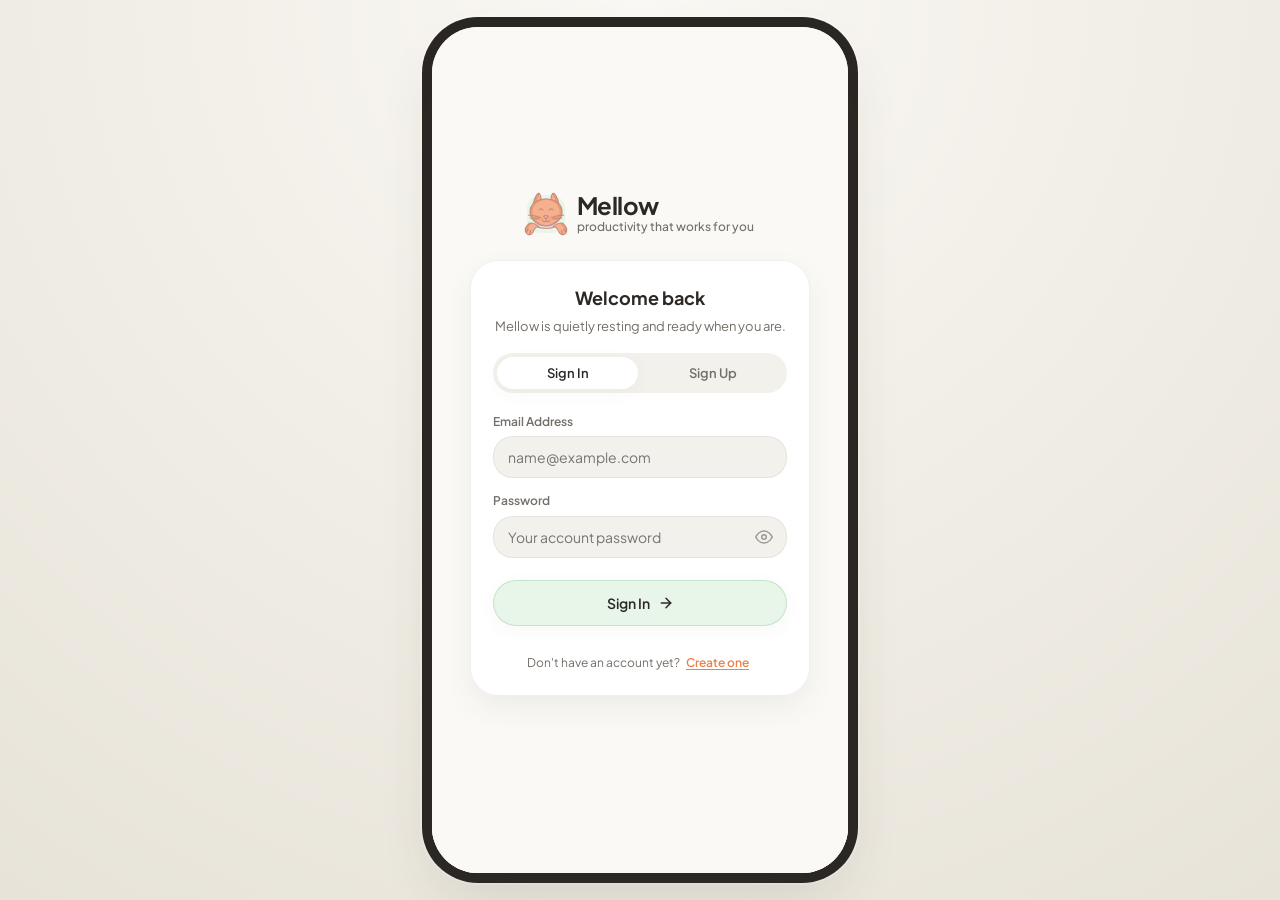
==== commit 666478bf: "Bug fixes 15" ====
--- a/index.html
+++ b/index.html
@@ -11,9 +11,9 @@
 </head>
 <body>
 
-  <!-- Desktop Wrapper: Center phone frame on large screens; full-bleed on mobile -->
+ 
   <div class="mobile-outer-wrapper">
-    <!-- Master SVG linearGradients for Mellow cat (Always active, never hidden by screen switching) -->
+
     <svg aria-hidden="true" style="position: absolute; width: 0; height: 0; overflow: hidden; pointer-events: none;">
       <defs>
         <linearGradient id="catFurGrad" x1="0%" y1="0%" x2="0%" y2="100%">
@@ -39,7 +39,7 @@
 
     <div class="mobile-device-shell">
       
-      <!-- AUTHENTICATION OVERLAY: Sign In & Sign Up Screen -->
+    
       <div id="auth-screen-overlay" class="auth-screen-overlay hidden">
         <div class="auth-screen-inner">
           <div class="auth-brand-badge">
@@ -52,12 +52,12 @@
             </div>
           </div>
           <div id="auth-form-container" class="auth-card-container">
-            <!-- Rendered dynamically via AuthManager.renderAuthUI() -->
+      
           </div>
         </div>
       </div>
 
-      <!-- Phone Status Bar -->
+
       <div class="device-status-bar">
         <span class="status-time">9:41</span>
         <div class="device-notch-pill"></div>
@@ -68,7 +68,7 @@
         </div>
       </div>
 
-      <!-- App Header: Strictly greeting and very recent notification pill (otherwise empty) + sidebar toggle -->
+     
       <header class="app-top-bar">
         <button id="sidebar-toggle-btn" class="nav-drawer-toggle" aria-label="Open navigation menu">
           <svg viewBox="0 0 24 24" width="22" height="22" fill="none" stroke="currentColor" stroke-width="2.2" stroke-linecap="round"><line x1="4" y1="7" x2="20" y2="7"></line><line x1="4" y1="12" x2="16" y2="12"></line><line x1="4" y1="17" x2="20" y2="17"></line></svg>
@@ -76,7 +76,7 @@
 
         <div class="top-bar-content">
           <h1 id="top-bar-greeting-text" class="top-greeting-heading">Good morning, Saanvi</h1>
-          <!-- Very recent notification pill (disappears gently to leave only the greeting) -->
+      
           <div id="top-recent-notification-pill" class="recent-notification-pill hidden" onclick="App.dismissNotification()">
             <span class="notif-dot"></span>
             <span id="top-notification-text" class="notif-text">Mellow is quietly resting beside you.</span>
@@ -88,15 +88,14 @@
         </button>
       </header>
 
-      <!-- Scrollable Main Content Area -->
+
       <main class="app-screen-viewport">
 
-        <!-- SCREEN 1: HOME -->
         <section id="screen-home" class="app-screen active">
-          <!-- Mellow Cat Companion Card -->
+         
           <div class="home-hero-card">
             <div id="home-mellow-illustration" class="mellow-companion-box">
-              <!-- Rendered via MellowCat.render() -->
+             
             </div>
             <div class="mellow-dialogue-box">
               <p id="home-mellow-supportive-text" class="mellow-speech-text">
@@ -105,7 +104,7 @@
             </div>
           </div>
 
-          <!-- Energy Check-in: "How's your brain today?" -->
+          
           <div id="energy-checkin-section" class="energy-checkin-section">
             <span class="section-micro-label">How is your brain today?</span>
             <div class="energy-chips-grid">
@@ -136,14 +135,14 @@
             </div>
           </div>
 
-          <!-- RIGHT NOW Section (Only the most important single task) -->
+       
           <div class="right-now-section">
             <div id="home-right-now-container">
-              <!-- Rendered via TaskManager.renderHome() -->
-            </div>
-          </div>
-
-          <!-- Today Section (Gentle, small list) -->
+             
+            </div>
+          </div>
+
+        
           <div class="today-section">
             <div class="today-section-header">
               <span class="section-micro-label">Today's gentle intentions</span>
@@ -153,11 +152,11 @@
               </button>
             </div>
             <div id="home-today-list" class="today-tasks-list">
-              <!-- Rendered via TaskManager -->
-            </div>
-          </div>
-
-          <!-- Quick Parked Thoughts Callout -->
+            
+            </div>
+          </div>
+
+        
           <div class="parked-peek-banner" onclick="TaskManager.openParkModal()">
             <div class="parked-peek-left">
               <span class="peek-icon">
@@ -174,14 +173,14 @@
           </div>
         </section>
 
-        <!-- SCREEN 2: PLAN (Calm Calendar & Energy-based Buckets) -->
+        
         <section id="screen-plan" class="app-screen">
           <div class="plan-header-card">
             <h2 class="screen-title">Gentle Plan</h2>
             <p class="screen-sub">Organized by your energy, not by pressure.</p>
           </div>
 
-          <!-- Calm Calendar Strip -->
+         
           <div class="calm-calendar-wrapper">
             <div class="calm-calendar-month">
               <span class="calendar-month-name">September 2026</span>
@@ -220,7 +219,7 @@
             </div>
           </div>
 
-          <!-- Capacity Buckets: Must Do, Would Be Nice, If I Have Energy -->
+         
           <div class="plan-buckets-container">
             <div class="capacity-bucket must-do">
               <div class="bucket-header">
@@ -270,11 +269,11 @@
           </div>
         </section>
 
-        <!-- SCREEN 3: FOCUS (Minimal, Audio Synthesizer, Park It) -->
+       
         <section id="screen-focus" class="app-screen">
           <div class="focus-screen-wrapper">
             
-            <!-- Focus Task Selector Bar -->
+            
             <div class="focus-task-bar" onclick="FocusSession.openTaskSelector()">
               <span class="focus-task-icon">
                 <svg viewBox="0 0 24 24" width="18" height="18" fill="none" stroke="currentColor" stroke-width="2" stroke-linecap="round"><path d="M17 3a2.828 2.828 0 1 1 4 4L7.5 20.5 2 22l1.5-5.5L17 3z"></path></svg>
@@ -286,7 +285,7 @@
               <span class="focus-task-switch">Switch</span>
             </div>
 
-            <!-- Focus Mode Chips (Tiny, Short, Classic, Deep, Open) -->
+           
             <div class="focus-mode-selector">
               <button class="focus-mode-chip" data-mode="tiny">Tiny • 10m</button>
               <button class="focus-mode-chip" data-mode="short">Short • 15m</button>
@@ -295,17 +294,17 @@
               <button class="focus-mode-chip" data-mode="open">Open • No timer</button>
             </div>
 
-            <!-- Focus Main Display (Mellow + Timer) -->
+          
             <div class="focus-timer-card">
               <div id="focus-cat-display" class="focus-mellow-center">
-                <!-- Rendered via FocusSession -->
+      
               </div>
               <div class="focus-timer-numeric">
                 <span id="focus-timer-text" class="timer-digits">25:00</span>
                 <span id="focus-timer-sub" class="timer-sub-text">remaining gently</span>
               </div>
 
-              <!-- Main Control Buttons -->
+           
               <div class="focus-main-controls">
                 <button id="focus-play-btn" class="primary-pill-btn focus-action-btn" onclick="FocusSession.toggleTimerPlay()">
                   <svg viewBox="0 0 24 24" width="18" height="18" fill="currentColor"><polygon points="6 3 20 12 6 21 6 3"></polygon></svg>
@@ -325,7 +324,7 @@
               </div>
             </div>
 
-            <!-- Built-in Ambient Soundscape Interface (Web Audio API Synthesizer) -->
+         
             <div class="focus-sound-console">
               <div class="sound-console-header">
                 <div class="sound-title-group">
@@ -342,7 +341,7 @@
                 </button>
               </div>
 
-              <!-- Sound Choices Chips -->
+        
               <div class="sound-chips-row">
                 <button class="sound-chip active" data-track="silence" onclick="FocusAudio.selectTrack('silence')">
                   Silence
@@ -367,7 +366,7 @@
                 </button>
               </div>
 
-              <!-- Volume Slider -->
+       
               <div class="volume-slider-row">
                 <span class="volume-icon">
                   <svg viewBox="0 0 24 24" width="16" height="16" fill="none" stroke="currentColor" stroke-width="2" stroke-linecap="round"><polygon points="11 5 6 9 2 9 2 15 6 15 11 19 11 5"></polygon><path d="M15.54 8.46a5 5 0 0 1 0 7.07"></path></svg>
@@ -379,7 +378,7 @@
           </div>
         </section>
 
-        <!-- SCREEN 4: COMMUNITY (Supportive Feed, Body Doubling, Profile Connected) -->
+      
         <section id="screen-community" class="app-screen">
           <div class="community-header-card">
             <div class="comm-header-top">
@@ -393,18 +392,18 @@
               </button>
             </div>
 
-            <!-- Body Doubling Strip: "Others are focusing too" -->
+       
             <div class="body-doubling-section">
               <span class="doubling-label">
                 <svg viewBox="0 0 24 24" width="14" height="14" fill="none" stroke="currentColor" stroke-width="2" stroke-linecap="round"><circle cx="12" cy="12" r="9"></circle><path d="M12 20v-8"></path></svg>
                 Others focusing right now
               </span>
               <div id="body-doubling-scroll" class="doubling-cards-scroll">
-                <!-- Rendered via Community -->
-              </div>
-            </div>
-
-            <!-- Category Filters -->
+        
+              </div>
+            </div>
+
+           
             <div class="community-category-bar">
               <button class="comm-filter-pill active" data-cat="all" onclick="Community.setCategory('all')">All</button>
               <button class="comm-filter-pill" data-cat="wins" onclick="Community.setCategory('wins')">Tiny Wins</button>
@@ -414,19 +413,19 @@
             </div>
           </div>
 
-          <!-- Community Feed Items -->
+          
           <div id="community-feed-container" class="community-feed-list">
-            <!-- Rendered via Community -->
+           
           </div>
         </section>
 
-        <!-- SCREEN 5: RESET (Somatic regulation, Breathe, Brain dump, Comfort) -->
+     
         <section id="screen-reset" class="app-screen">
           <div class="reset-header-card">
             <h2 class="screen-title">Reset</h2>
             <p class="screen-sub">Pause, soften your shoulders, and regulate gently.</p>
 
-            <!-- Reset Tool Tabs -->
+          
             <div class="reset-tabs-nav">
               <button class="reset-tool-tab active" data-tool="breathe">Breathe</button>
               <button class="reset-tool-tab" data-tool="twomin">2-min Reset</button>
@@ -436,7 +435,7 @@
             </div>
           </div>
 
-          <!-- Tab 1: Breathe -->
+    
           <div id="reset-panel-breathe" class="reset-tool-panel active">
             <div class="breathe-interactive-card">
               <div class="breathing-circle-wrap">
@@ -448,7 +447,7 @@
             </div>
           </div>
 
-          <!-- Tab 2: 2-Minute Reset -->
+        
           <div id="reset-panel-twomin" class="reset-tool-panel">
             <div class="two-min-reset-card">
               <span class="two-min-digits" id="two-min-countdown">02:00</span>
@@ -459,7 +458,7 @@
             </div>
           </div>
 
-          <!-- Tab 3: Brain Dump -->
+      
           <div id="reset-panel-dump" class="reset-tool-panel">
             <div class="brain-dump-card">
               <span class="subtle-label">Private thought offload (saved locally):</span>
@@ -474,18 +473,18 @@
             </div>
           </div>
 
-          <!-- Tab 4: Move (30-60s movement) -->
+       
           <div id="reset-panel-move" class="reset-tool-panel">
             <div id="move-prompts-list" class="move-prompts-container">
-              <!-- Rendered via ResetTools -->
-            </div>
-          </div>
-
-          <!-- Tab 5: Comfort Cards from Mellow -->
+
+            </div>
+          </div>
+
+  
           <div id="reset-panel-comfort" class="reset-tool-panel">
             <div class="comfort-deck-wrapper">
               <div id="comfort-card-display" class="comfort-card-slot">
-                <!-- Rendered via ResetTools -->
+         
               </div>
               <div class="comfort-nav-buttons">
                 <button class="icon-round-btn" onclick="ResetTools.prevComfortCard()" aria-label="Previous comfort card">
@@ -500,7 +499,7 @@
           </div>
         </section>
 
-        <!-- SCREEN: MELLOW'S ROOM & LITTLE WINS (Pure visual collectibles, zero counters!) -->
+ 
         <section id="screen-room" class="app-screen">
           <div class="room-screen-header">
             <button class="screen-back-btn" onclick="App.switchScreen('home')" aria-label="Back to home">
@@ -509,11 +508,11 @@
             <h2 class="screen-title">Mellow's Cozy Room</h2>
           </div>
           <div id="full-room-container">
-            <!-- Rendered via MellowCat.renderRoomView() -->
+         
           </div>
         </section>
 
-        <!-- SCREEN: ACCOUNT & SETTINGS (Profile pic, name, appearance, accessibility) -->
+     \
         <section id="screen-account" class="app-screen">
           <div class="room-screen-header">
             <button class="screen-back-btn" onclick="App.switchScreen('home')" aria-label="Back to home">
@@ -522,23 +521,23 @@
             <h2 class="screen-title">Account & Settings</h2>
           </div>
           <div id="account-settings-container">
-            <!-- Rendered via App.renderAccountSettings() -->
+           
           </div>
         </section>
 
       </main>
 
-      <!-- BOTTOM AREA: Strictly visuals of Mellow cat and her home (NO TAB BUTTONS!) -->
+     
       <footer id="bottom-mellow-home-bar" class="bottom-mellow-home-area">
-        <!-- Rendered via App.setupBottomMellowHome() -->
+    
       </footer>
 
-      <!-- Phone Bottom Home Indicator -->
+    
       <div class="device-home-indicator">
         <div class="home-indicator-bar"></div>
       </div>
 
-      <!-- SLIDE-OUT SIDEBAR NAVIGATION (NO top or bottom nav bar - inside phone shell) -->
+    
   <div id="sidebar-overlay" class="sidebar-backdrop-overlay"></div>
   <aside id="slide-sidebar" class="slide-navigation-sidebar" aria-label="Main Navigation">
     <div class="sidebar-header">
@@ -556,7 +555,7 @@
       </button>
     </div>
 
-    <!-- User Profile Badge in Sidebar -->
+
     <div class="sidebar-user-card" onclick="App.switchScreen('account'); App.closeSidebar();">
       <div id="sidebar-user-avatar" class="sidebar-avatar-wrap"></div>
       <div class="sidebar-user-details">
@@ -568,7 +567,7 @@
       </span>
     </div>
 
-    <!-- Navigation Links -->
+ 
     <nav class="sidebar-links-list">
       <button class="sidebar-nav-item active" data-screen="home">
         <span class="nav-icon">
@@ -622,7 +621,7 @@
       </button>
     </nav>
 
-    <!-- Bottom of Sidebar: Quick Theme Toggle & Sign Out -->
+   
     <div class="sidebar-footer">
       <button class="theme-quick-toggle-btn" onclick="App.toggleTheme()">
         <span id="sidebar-theme-icon" class="theme-icon">
@@ -637,9 +636,9 @@
     </div>
   </aside>
 
-  <!-- MODALS & SHEETS -->
-
-  <!-- Modal: Break It Down -->
+
+
+
   <div id="breakdown-modal" class="mellow-modal-sheet">
     <div class="modal-backdrop" onclick="TaskManager.closeBreakdownModal()"></div>
     <div class="modal-sheet-card">
@@ -648,7 +647,7 @@
     </div>
   </div>
 
-  <!-- Modal: Park It -->
+
   <div id="park-modal" class="mellow-modal-sheet">
     <div class="modal-backdrop" onclick="TaskManager.closeParkModal()"></div>
     <div class="modal-sheet-card">
@@ -686,7 +685,7 @@
     </div>
   </div>
 
-  <!-- Modal: Reschedule (Non-punitive) -->
+
   <div id="reschedule-modal" class="mellow-modal-sheet">
     <div class="modal-backdrop" onclick="TaskManager.closeRescheduleModal()"></div>
     <div class="modal-sheet-card">
@@ -695,7 +694,7 @@
     </div>
   </div>
 
-  <!-- Modal: Add New Task -->
+  
   <div id="new-task-modal" class="mellow-modal-sheet">
     <div class="modal-backdrop" onclick="App.closeNewTaskModal()"></div>
     <div class="modal-sheet-card">
@@ -725,7 +724,7 @@
     </div>
   </div>
 
-  <!-- Modal: Community Composer ("I did a thing") -->
+  
   <div id="composer-modal" class="mellow-modal-sheet">
     <div class="modal-backdrop" onclick="Community.closeComposer()"></div>
     <div class="modal-sheet-card">
@@ -737,7 +736,7 @@
         </button>
       </div>
 
-      <!-- Displays User Profile Name & Avatar -->
+  
       <div id="composer-user-preview" class="composer-profile-row"></div>
 
       <div class="composer-form">
@@ -759,7 +758,7 @@
     </div>
   </div>
 
-  <!-- Modal: Focus Task Picker -->
+
   <div id="task-picker-modal" class="mellow-modal-sheet">
     <div class="modal-backdrop" onclick="FocusSession.closeTaskSelector()"></div>
     <div class="modal-sheet-card">
@@ -774,7 +773,7 @@
     </div>
   </div>
 
-  <!-- Modal: Session Complete (Pomodoro / Break) -->
+ 
   <div id="session-complete-modal" class="mellow-modal-sheet">
     <div class="modal-backdrop" onclick="FocusSession.closeCompleteModal()"></div>
     <div class="modal-sheet-card">
@@ -783,7 +782,7 @@
     </div>
   </div>
 
-  <!-- Modal: Gift Discovery (Little Wins) -->
+ 
   <div id="gift-modal" class="mellow-modal-sheet">
     <div class="modal-backdrop" onclick="MellowCat.closeGiftModal()"></div>
     <div class="modal-sheet-card">
@@ -792,10 +791,10 @@
     </div>
   </div>
 
-    </div><!-- /.mobile-device-shell -->
-  </div><!-- /.mobile-outer-wrapper -->
-
-  <!-- Scripts -->
+    </div>
+  </div>
+
+ 
   <script src="js/icons.js"></script>
   <script src="js/mellow.js"></script>
   <script src="js/audio.js"></script>
--- a/css/style.css
+++ b/css/style.css
@@ -1,8 +1,7 @@
-/* Mellow - Design System & Stylesheet */
-/* STRICTLY ZERO EMOJIS - Clean vectors, soft pastels, white base, quiet dark mode */
+
 
 :root {
-  /* Core Base Colors (Clean Light Theme) */
+
   --bg-canvas: #FAF9F6;
   --bg-card: #FFFFFF;
   --bg-subtle: #F3F1EC;
@@ -13,7 +12,7 @@
   --border-soft: rgba(0, 0, 0, 0.06);
   --border-focus: rgba(0, 0, 0, 0.14);
 
-  /* Soft Pastel Accents */
+ 
   --pastel-pink: #FCE4EC;
   --pastel-pink-dark: #E57373;
   --pastel-lavender: #EDE7F6;
@@ -29,28 +28,28 @@
   --pastel-sage: #F1F8E9;
   --pastel-sage-dark: #9CCC65;
 
-  /* Elevation Shadows */
+
   --shadow-soft: 0 4px 20px -2px rgba(90, 75, 60, 0.05);
   --shadow-float: 0 12px 32px -4px rgba(90, 75, 60, 0.09);
   --shadow-modal: 0 20px 48px rgba(30, 25, 20, 0.16);
 
-  /* Geometry */
+ 
   --radius-xs: 8px;
   --radius-sm: 14px;
   --radius-md: 20px;
   --radius-lg: 28px;
   --radius-pill: 9999px;
 
-  /* Font */
+
   --font-main: 'Plus Jakarta Sans', -apple-system, BlinkMacSystemFont, sans-serif;
   --font-scale: 1;
 
-  /* Motion */
+
   --transition-smooth: 0.28s cubic-bezier(0.16, 1, 0.3, 1);
   --transition-slow: 0.45s cubic-bezier(0.16, 1, 0.3, 1);
 }
 
-/* Soothing Dark Mode: Quiet Nighttime Palette */
+
 html.dark-theme {
   --bg-canvas: #16171D;
   --bg-card: #20222B;
@@ -82,7 +81,7 @@
   --shadow-modal: 0 20px 48px rgba(0, 0, 0, 0.6);
 }
 
-/* Accessibility: Reduced Motion */
+
 html.reduced-motion *,
 html.reduced-motion *::before,
 html.reduced-motion *::after {
@@ -91,12 +90,12 @@
   transition-duration: 0.001s !important;
 }
 
-/* Accessibility: Larger Text */
+
 html.large-text {
   --font-scale: 1.14;
 }
 
-/* Accessibility: Higher Contrast */
+
 html.high-contrast {
   --border-soft: rgba(0, 0, 0, 0.25);
   --text-secondary: #3C3632;
@@ -106,7 +105,7 @@
   --text-secondary: #DDD8D0;
 }
 
-/* Base Reset */
+
 * {
   margin: 0;
   padding: 0;
@@ -128,7 +127,7 @@
   background-color: #0E0F14;
 }
 
-/* Desktop Outer Container (Frames the phone) */
+
 .mobile-outer-wrapper {
   display: flex;
   align-items: center;
@@ -142,7 +141,7 @@
   background: radial-gradient(circle at top, #1A1B22 0%, #090A0D 100%);
 }
 
-/* Phone Device Frame */
+
 .mobile-device-shell {
   width: 100%;
   max-width: 416px;
@@ -164,7 +163,7 @@
               0 0 0 12px rgba(255, 255, 255, 0.05);
 }
 
-/* Mobile full-bleed for phone displays */
+
 @media (max-width: 480px) {
   .mobile-outer-wrapper {
     padding: 0;
@@ -179,7 +178,7 @@
   }
 }
 
-/* Phone Status Bar */
+
 .device-status-bar {
   height: 44px;
   padding: 0 24px;
@@ -214,7 +213,7 @@
   gap: 6px;
 }
 
-/* Top Bar: Strictly Greeting + Recent Notification Pill (otherwise empty) */
+
 .app-top-bar {
   padding: 4px 20px 10px 20px;
   display: flex;
@@ -265,7 +264,7 @@
   text-overflow: ellipsis;
 }
 
-/* Very recent notification pill (appears gently, fades to keep top empty) */
+
 .recent-notification-pill {
   display: flex;
   align-items: center;
@@ -310,7 +309,7 @@
   white-space: nowrap;
 }
 
-/* Main Screen Viewport */
+
 .app-screen-viewport {
   flex: 1;
   overflow-y: auto;
@@ -323,7 +322,7 @@
   display: none;
 }
 
-/* App Screens */
+
 .app-screen {
   display: none;
   padding: 8px 18px 20px 18px;
@@ -340,10 +339,7 @@
   transform: translateY(0);
 }
 
-/* ==========================================================================
-   BOTTOM AREA: Strictly visuals of Mellow Cat and her Cozy Home
-   (NO navigation tab buttons)
-   ========================================================================== */
+
 .bottom-mellow-home-area {
   padding: 8px 16px;
   background-color: var(--bg-card);
@@ -437,9 +433,7 @@
   border-radius: var(--radius-pill);
 }
 
-/* ==========================================================================
-   SLIDE-OUT SIDEBAR NAVIGATION
-   ========================================================================== */
+
 .sidebar-backdrop-overlay {
   position: absolute;
   inset: 0;
@@ -668,9 +662,7 @@
   color: #D32F2F;
 }
 
-/* ==========================================================================
-   SCREEN 1: HOME COMPONENTS
-   ========================================================================== */
+
 .home-hero-card {
   display: flex;
   flex-direction: column;
@@ -701,7 +693,7 @@
   font-weight: 500;
 }
 
-/* Energy Check-in */
+
 .energy-checkin-section {
   display: flex;
   flex-direction: column;
@@ -758,7 +750,7 @@
   font-weight: 600;
 }
 
-/* RIGHT NOW Card */
+
 .right-now-section {
   margin-top: 4px;
 }
@@ -853,7 +845,7 @@
   gap: 10px;
 }
 
-/* Custom Checkbox (Gentle, satisfying check) */
+
 .custom-checkbox-wrap {
   position: relative;
   width: 24px;
@@ -888,7 +880,7 @@
   color: #FFFFFF;
 }
 
-/* Buttons */
+
 .primary-pill-btn {
   display: inline-flex;
   align-items: center;
@@ -1009,7 +1001,7 @@
   box-shadow: var(--shadow-soft);
 }
 
-/* Today Tasks List */
+
 .today-section {
   display: flex;
   flex-direction: column;
@@ -1086,7 +1078,7 @@
   gap: 2px;
 }
 
-/* Parked Peek Callout */
+
 .parked-peek-banner {
   display: flex;
   align-items: center;
@@ -1140,9 +1132,7 @@
   color: var(--text-secondary);
 }
 
-/* ==========================================================================
-   SCREEN 2: PLAN (Calm Calendar & Capacity Buckets)
-   ========================================================================== */
+
 .screen-title {
   font-size: calc(20px * var(--font-scale));
   font-weight: 700;
@@ -1344,9 +1334,7 @@
   padding: 6px 0;
 }
 
-/* ==========================================================================
-   SCREEN 3: FOCUS
-   ========================================================================== */
+
 .focus-screen-wrapper {
   display: flex;
   flex-direction: column;
@@ -1626,9 +1614,7 @@
   cursor: pointer;
 }
 
-/* ==========================================================================
-   SCREEN 4: COMMUNITY
-   ========================================================================== */
+
 .community-header-card {
   background-color: var(--bg-card);
   border-radius: var(--radius-lg);
@@ -1885,9 +1871,7 @@
   margin-top: 4px;
 }
 
-/* ==========================================================================
-   SCREEN 5: RESET
-   ========================================================================== */
+
 .reset-header-card {
   background-color: var(--bg-card);
   border-radius: var(--radius-lg);
@@ -1936,7 +1920,7 @@
   display: block;
 }
 
-/* Box Breathing Visualizer */
+
 .breathe-interactive-card {
   background-color: var(--bg-card);
   border-radius: var(--radius-lg);
@@ -1999,7 +1983,7 @@
   color: var(--text-muted);
 }
 
-/* 2-Minute Reset Card */
+
 .two-min-reset-card {
   background-color: var(--bg-card);
   border-radius: var(--radius-lg);
@@ -2025,7 +2009,7 @@
   line-height: 1.4;
 }
 
-/* Brain Dump */
+
 .brain-dump-card {
   background-color: var(--bg-card);
   border-radius: var(--radius-lg);
@@ -2056,7 +2040,7 @@
   justify-content: space-between;
 }
 
-/* Move Prompts */
+
 .move-prompts-container {
   display: flex;
   flex-direction: column;
@@ -2098,7 +2082,7 @@
   color: var(--text-secondary);
 }
 
-/* Comfort Cards Deck */
+
 .comfort-deck-wrapper {
   display: flex;
   flex-direction: column;
@@ -2173,9 +2157,7 @@
   color: var(--text-muted);
 }
 
-/* ==========================================================================
-   SCREEN: MELLOW'S COZY ROOM & LITTLE WINS (Zero Numbers)
-   ========================================================================== */
+
 .room-screen-header {
   display: flex;
   align-items: center;
@@ -2197,9 +2179,7 @@
   box-shadow: var(--shadow-soft);
 }
 
-/* ==========================================================================
-   SCREEN: MELLOW'S COZY ROOM — REALISTIC WARM HOME AESTHETIC
-   ========================================================================== */
+
 .cozy-room-container {
   display: flex;
   flex-direction: column;
@@ -2223,7 +2203,7 @@
   border-color: rgba(90, 75, 110, 0.4);
 }
 
-/* Wall & Architecture */
+
 .room-wall-structure {
   position: absolute;
   top: 0;
@@ -2271,7 +2251,7 @@
   background: linear-gradient(180deg, #311B92 0%, #512DA8 50%, #1B5E20 100%);
 }
 
-/* Warm Fairy String Lights */
+
 .room-fairy-lights-layer {
   position: absolute;
   top: 2px;
@@ -2300,7 +2280,7 @@
   100% { opacity: 1; transform: scale(1.05); }
 }
 
-/* Bay Window with Curtains and Landscape */
+
 .room-bay-window {
   position: absolute;
   top: 20px;
@@ -2423,7 +2403,7 @@
 .star-dot.s2 { top: 22px; left: 42px; width: 1.5px; height: 1.5px; opacity: 0.6; }
 .star-dot.s3 { top: 35px; left: 24px; width: 2.5px; height: 2.5px; opacity: 0.9; }
 
-/* Flowing Linen Window Curtains */
+
 .window-curtain {
   position: absolute;
   top: 0;
@@ -2497,7 +2477,7 @@
   background: linear-gradient(180deg, #705240 0%, #4E3628 100%);
 }
 
-/* Hanging Origami Star Lantern */
+
 .room-hanging-star-slot {
   position: absolute;
   top: 14px;
@@ -2520,7 +2500,7 @@
   100% { opacity: 1; }
 }
 
-/* Wooden Wall Bookshelf */
+
 .room-wood-bookshelf {
   position: absolute;
   top: 36px;
@@ -2592,7 +2572,7 @@
   right: 6px;
 }
 
-/* Floor Structure & Wood Parquet */
+
 .room-floor-structure {
   position: absolute;
   bottom: 0;
@@ -2646,7 +2626,7 @@
   box-shadow: inset 0 8px 16px rgba(0, 0, 0, 0.35);
 }
 
-/* Study Desk on Left */
+
 .room-wooden-desk {
   position: absolute;
   bottom: 18px;
@@ -2813,7 +2793,7 @@
 .rug-fringe-left { left: -6px; }
 .rug-fringe-right { right: -6px; }
 
-/* Mellow Cat's Resting Throne in Room */
+
 .room-mellow-cat-throne {
   position: relative;
   z-index: 6;
@@ -2845,7 +2825,7 @@
   transform: translateY(2px);
 }
 
-/* Rug Placed Items: Cushion & Bear Plushie */
+
 .rug-placed-item {
   position: absolute;
   z-index: 5;
@@ -2864,7 +2844,7 @@
   bottom: 10px;
 }
 
-/* Real SVG Item Interaction States */
+
 .room-object-interactive {
   cursor: pointer;
   transition: transform 0.25s cubic-bezier(0.34, 1.56, 0.64, 1);
@@ -2903,7 +2883,7 @@
   border: 1px solid var(--border-soft);
 }
 
-/* Visual Collection Showcase (NO NUMERICAL COUNTERS!) */
+
 .visual-collection-tray {
   background-color: var(--bg-card);
   border-radius: var(--radius-lg);
@@ -2979,9 +2959,7 @@
   line-height: 1.35;
 }
 
-/* ==========================================================================
-   SCREEN: ACCOUNT & SETTINGS
-   ========================================================================== */
+
 .settings-card {
   background-color: var(--bg-card);
   border-radius: var(--radius-lg);
@@ -3085,9 +3063,7 @@
   color: var(--pastel-mint-dark);
 }
 
-/* ==========================================================================
-   MODALS & BOTTOM SHEETS
-   ========================================================================== */
+
 .mellow-modal-sheet {
   position: absolute;
   inset: 0;
@@ -3192,7 +3168,7 @@
   color: var(--text-secondary);
 }
 
-/* Breakdown Modal specifics */
+
 .breakdown-header-box {
   display: flex;
   flex-direction: column;
@@ -3298,7 +3274,7 @@
   align-items: center;
 }
 
-/* Park Sheet */
+
 .park-sheet-header {
   display: flex;
   align-items: center;
@@ -3377,7 +3353,7 @@
   gap: 6px;
 }
 
-/* Reschedule Modal */
+
 .reschedule-cat-msg {
   display: flex;
   align-items: center;
@@ -3395,7 +3371,7 @@
   align-items: center;
 }
 
-/* Task Picker */
+
 .task-picker-list {
   display: flex;
   flex-direction: column;
@@ -3430,7 +3406,7 @@
   margin-top: 6px;
 }
 
-/* Session Complete Modal */
+
 .complete-cat-card {
   display: flex;
   flex-direction: column;
@@ -3457,7 +3433,7 @@
   align-items: center;
 }
 
-/* Gift Modal */
+
 .gift-animation-box {
   display: flex;
   justify-content: center;
@@ -3530,7 +3506,7 @@
   margin-bottom: 14px;
 }
 
-/* Profile preview row in composer */
+
 .composer-profile-row {
   display: flex;
   align-items: center;
@@ -3563,9 +3539,7 @@
   color: var(--text-muted);
 }
 
-/* ==========================================================================
-   MELLOW CAT SVG ANIMATIONS & UTILITIES
-   ========================================================================== */
+
 
 .mellow-avatar-wrapper {
   display: inline-flex;
@@ -3604,9 +3578,7 @@
   animation: none;
 }
 
-/* ==========================================================================
-   PLAN SCREEN HEADER CARD
-   ========================================================================== */
+
 .plan-header-card {
   background-color: var(--bg-card);
   border-radius: var(--radius-lg);
@@ -3617,9 +3589,7 @@
   gap: 4px;
 }
 
-/* ==========================================================================
-   FORM ROWS & ACTIONS
-   ========================================================================== */
+
 .form-action-row {
   margin-top: 12px;
   display: flex;
@@ -3668,9 +3638,7 @@
   margin-bottom: 12px;
 }
 
-/* ==========================================================================
-   BUBBLE TEXT
-   ========================================================================== */
+
 .bubble-text {
   flex: 1;
 }
@@ -3697,9 +3665,7 @@
   flex-shrink: 0;
 }
 
-/* ==========================================================================
-   COMMUNITY EXTRAS
-   ========================================================================== */
+
 .empty-feed-state {
   padding: 32px 20px;
   text-align: center;
@@ -3716,9 +3682,7 @@
   color: var(--text-secondary);
 }
 
-/* ==========================================================================
-   RESET SCREEN EXTRAS
-   ========================================================================== */
+
 .parked-section-sub {
   margin-top: 12px;
   display: flex;
@@ -3736,9 +3700,7 @@
   padding-bottom: 8px;
 }
 
-/* ==========================================================================
-   EMPTY STATES & UTILITIES
-   ========================================================================== */
+
 .empty-subtasks-note {
   font-size: 12px;
   color: var(--text-muted);
@@ -3756,9 +3718,7 @@
   margin-bottom: 12px;
 }
 
-/* ==========================================================================
-   ANIMATIONS
-   ========================================================================== */
+
 @keyframes pulseDot {
   0%, 100% { opacity: 1; transform: scale(1); }
   50% { opacity: 0.6; transform: scale(1.3); }
@@ -3794,9 +3754,7 @@
   animation: none;
 }
 
-/* ==========================================================================
-   DARK MODE TWEAKS
-   ========================================================================== */
+
 html.dark-theme .focus-pulse-dot {
   border-color: var(--bg-subtle);
 }
@@ -3814,9 +3772,7 @@
   background: radial-gradient(circle, var(--pastel-lavender) 0%, rgba(43, 37, 56, 0.7) 70%);
 }
 
-/* ==========================================================================
-   MISCELLANEOUS FIXES
-   ========================================================================== */
+
 .mellow-complete-avatar {
   display: flex;
   align-items: center;
@@ -3876,9 +3832,7 @@
 .cal-day-cell:hover { background-color: var(--bg-subtle); }
 .cal-day-cell.active-today:hover { background-color: var(--pastel-peach); }
 
-/* ==========================================================================
-   PROFILE PHOTO UPLOADER & AVATAR ENHANCEMENTS
-   ========================================================================== */
+
 .avatar-photo-circle {
   width: 100%;
   height: 100%;
@@ -3965,9 +3919,7 @@
   border-color: var(--border-focus);
 }
 
-/* ==========================================================================
-   DETAILED MELLOW THE CAT ANIMATIONS & RENDERING
-   ========================================================================== */
+
 .mellow-avatar-wrapper {
   display: flex;
   align-items: center;
@@ -4031,9 +3983,7 @@
   animation: none !important;
 }
 
-/* ==========================================================================
-   AUTHENTICATION SCREEN (Sign In & Sign Up)
-   ========================================================================== */
+
 
 .auth-screen-overlay {
   position: absolute;
@@ -4286,9 +4236,7 @@
   border-color: rgba(211, 47, 47, 0.3);
 }
 
-/* ==========================================================================
-   APP ONBOARDING TOUR OVERLAY (Only after Sign Up)
-   ========================================================================== */
+
 
 .app-tour-overlay {
   position: absolute;
@@ -4370,7 +4318,7 @@
   display: flex;
   align-items: center;
   justify-content: space-between;
-  margin-bottom: 6px;
+  margin-bottom: 10px;
 }
 
 .tour-step-badge {
@@ -4397,59 +4345,117 @@
 }
 
 .tour-skip-btn:hover {
-  color: var(--text-primary);
+  color: #D4774E;
+}
+
+.tour-body-row {
+  display: flex;
+  align-items: flex-start;
+  gap: 12px;
+  margin-bottom: 14px;
+}
+
+.tour-cat-avatar {
+  width: 48px;
+  height: 48px;
+  border-radius: 50%;
+  background: rgba(233, 146, 107, 0.14);
+  border: 1.5px solid rgba(233, 146, 107, 0.35);
+  display: flex;
+  align-items: center;
+  justify-content: center;
+  flex-shrink: 0;
+  box-shadow: 0 4px 12px rgba(233, 146, 107, 0.16);
+  overflow: hidden;
+}
+
+.tour-text-content {
+  flex: 1;
+  min-width: 0;
 }
 
 .tour-title {
   font-size: 15px;
   font-weight: 700;
   color: var(--text-primary);
-  margin-bottom: 6px;
+  margin-bottom: 5px;
+  line-height: 1.25;
 }
 
 .tour-description {
   font-size: 13px;
   line-height: 1.45;
   color: var(--text-secondary);
-  margin-bottom: 16px;
+  margin-bottom: 0;
 }
 
 .tour-footer {
   display: flex;
   align-items: center;
   justify-content: space-between;
-  gap: 12px;
+  gap: 8px;
+  margin-top: 14px;
+  padding-top: 10px;
+  border-top: 1px solid var(--border-soft);
+}
+
+.tour-controls-left {
+  display: flex;
+  align-items: center;
+  min-width: 68px;
+}
+
+.tour-back-btn {
+  padding: 6px 12px;
+  font-size: 12px;
+  font-weight: 600;
+  display: inline-flex;
+  align-items: center;
+  gap: 5px;
+  color: var(--text-secondary);
+  background: var(--bg-subtle);
+  border: 1px solid var(--border-soft);
+  border-radius: var(--radius-pill);
+  cursor: pointer;
+  transition: all var(--transition-smooth);
+}
+
+.tour-back-btn:hover {
+  color: var(--text-primary);
+  border-color: #E9926B;
 }
 
 .tour-dots-indicator {
   display: flex;
   align-items: center;
-  gap: 6px;
+  gap: 4px;
 }
 
 .tour-dot {
-  width: 6px;
-  height: 6px;
+  width: 5px;
+  height: 5px;
   border-radius: 50%;
   background-color: var(--border-focus);
   transition: all var(--transition-smooth);
 }
 
 .tour-dot.active {
-  width: 18px;
-  border-radius: 4px;
+  width: 14px;
+  border-radius: 3px;
   background-color: #E9926B;
 }
 
 .tour-next-btn {
-  padding: 8px 16px;
+  padding: 7px 16px;
   font-size: 13px;
   font-weight: 600;
   display: inline-flex;
   align-items: center;
   gap: 6px;
-}
-
-
-
-
+  cursor: pointer;
+}
+
+
+
+
+
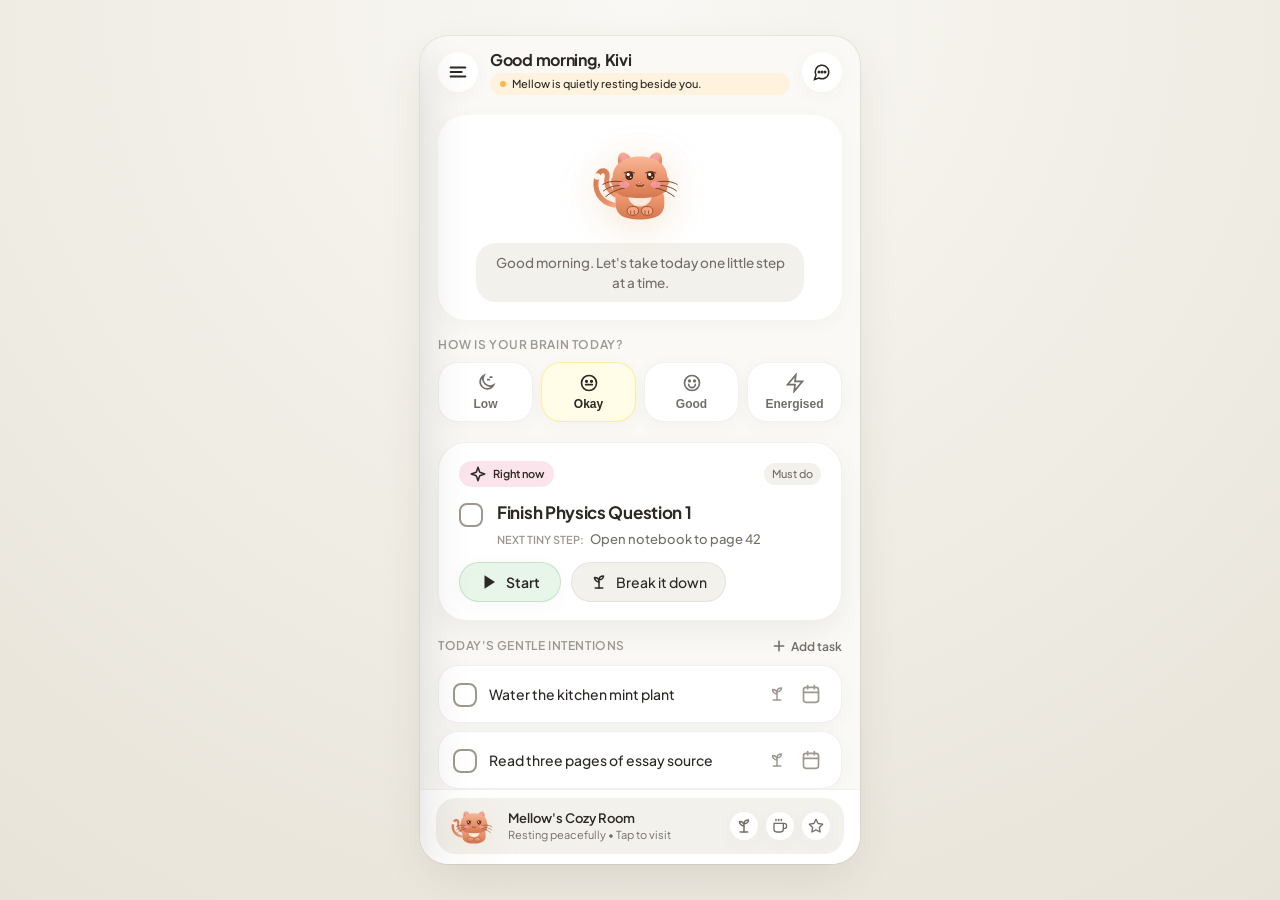
==== commit 562600be: "scroll nav fix, mobile layout fix, kivi account fix" ====
--- a/index.html
+++ b/index.html
@@ -58,15 +58,7 @@
       </div>
 
 
-      <div class="device-status-bar">
-        <span class="status-time">9:41</span>
-        <div class="device-notch-pill"></div>
-        <div class="status-icons">
-          <svg viewBox="0 0 24 24" width="14" height="14" fill="currentColor"><path d="M12 3c-4.97 0-9 4.03-9 9 0 2.12.74 4.07 1.97 5.61L12 22l7.03-4.39C20.26 16.07 21 14.12 21 12c0-4.97-4.03-9-9-9z" opacity="0.2"/><path d="M12 5c-3.87 0-7 3.13-7 7 0 1.69.6 3.24 1.6 4.46L12 20.35l5.4-3.89C18.4 15.24 19 13.69 19 12c0-3.87-3.13-7-7-7z"/></svg>
-          <svg viewBox="0 0 24 24" width="14" height="14" fill="currentColor"><path d="M12 4C7.31 4 3.07 5.9 0 8.98L12 21 24 8.98C20.93 5.9 16.69 4 12 4z"/></svg>
-          <svg viewBox="0 0 24 24" width="16" height="14" fill="currentColor"><rect x="2" y="6" width="17" height="12" rx="2" fill="none" stroke="currentColor" stroke-width="2"/><rect x="4" y="8" width="10" height="8" rx="1"/><path d="M20 10h1a1 1 0 0 1 1 1v2a1 1 0 0 1-1 1h-1z"/></svg>
-        </div>
-      </div>
+
 
      
       <header class="app-top-bar">
@@ -75,7 +67,7 @@
         </button>
 
         <div class="top-bar-content">
-          <h1 id="top-bar-greeting-text" class="top-greeting-heading">Good morning, Saanvi</h1>
+          <h1 id="top-bar-greeting-text" class="top-greeting-heading">Good morning, Kivi</h1>
       
           <div id="top-recent-notification-pill" class="recent-notification-pill hidden" onclick="App.dismissNotification()">
             <span class="notif-dot"></span>
@@ -533,9 +525,7 @@
       </footer>
 
     
-      <div class="device-home-indicator">
-        <div class="home-indicator-bar"></div>
-      </div>
+
 
     
   <div id="sidebar-overlay" class="sidebar-backdrop-overlay"></div>
@@ -559,7 +549,7 @@
     <div class="sidebar-user-card" onclick="App.switchScreen('account'); App.closeSidebar();">
       <div id="sidebar-user-avatar" class="sidebar-avatar-wrap"></div>
       <div class="sidebar-user-details">
-        <span id="sidebar-user-name" class="sidebar-name">Saanvi</span>
+        <span id="sidebar-user-name" class="sidebar-name">Kivi</span>
         <span class="sidebar-account-sub">View profile & settings</span>
       </div>
       <span class="sidebar-user-arrow">
--- a/css/style.css
+++ b/css/style.css
@@ -133,6 +133,7 @@
   align-items: center;
   justify-content: center;
   min-height: 100vh;
+  min-height: 100dvh;
   padding: 16px;
   background: radial-gradient(circle at top, #FAF8F4 0%, #E7E3D8 100%);
 }
@@ -141,16 +142,14 @@
   background: radial-gradient(circle at top, #1A1B22 0%, #090A0D 100%);
 }
 
-
 .mobile-device-shell {
   width: 100%;
-  max-width: 416px;
-  height: min(870px, 94vh);
+  max-width: 440px;
+  height: min(880px, 92vh);
   background-color: var(--bg-canvas);
-  border-radius: 46px;
-  box-shadow: 0 25px 60px -10px rgba(70, 55, 45, 0.16),
-              0 0 0 10px #2A2724,
-              0 0 0 12px rgba(255, 255, 255, 0.25);
+  border-radius: 28px;
+  box-shadow: 0 16px 48px -8px rgba(70, 55, 45, 0.12),
+              0 0 0 1px var(--border-soft);
   display: flex;
   flex-direction: column;
   position: relative;
@@ -158,69 +157,46 @@
 }
 
 html.dark-theme .mobile-device-shell {
-  box-shadow: 0 25px 60px -10px rgba(0, 0, 0, 0.5),
-              0 0 0 10px #242630,
-              0 0 0 12px rgba(255, 255, 255, 0.05);
-}
-
-
-@media (max-width: 480px) {
+  box-shadow: 0 16px 48px -8px rgba(0, 0, 0, 0.45),
+              0 0 0 1px var(--border-soft);
+}
+
+@media (max-width: 600px) {
   .mobile-outer-wrapper {
     padding: 0;
-    min-height: 100%;
+    min-height: 100vh;
+    min-height: 100dvh;
+    height: 100dvh;
     background: var(--bg-canvas);
+    align-items: stretch;
   }
   .mobile-device-shell {
     max-width: 100%;
+    width: 100%;
     height: 100vh;
+    height: 100dvh;
+    min-height: 100dvh;
     border-radius: 0;
     box-shadow: none;
+    border: none;
   }
 }
 
-
 .device-status-bar {
-  height: 44px;
-  padding: 0 24px;
-  display: flex;
-  align-items: center;
-  justify-content: space-between;
-  flex-shrink: 0;
-  z-index: 20;
-  color: var(--text-primary);
-}
-
-.status-time {
-  font-size: 14px;
-  font-weight: 600;
-  letter-spacing: -0.2px;
-}
-
-.device-notch-pill {
-  width: 96px;
-  height: 22px;
-  background-color: #2A2724;
-  border-radius: 12px;
-  margin-top: -8px;
-}
-html.dark-theme .device-notch-pill {
-  background-color: #0E0F14;
-}
-
-.status-icons {
-  display: flex;
-  align-items: center;
-  gap: 6px;
+  display: none !important;
 }
 
 
 .app-top-bar {
-  padding: 4px 20px 10px 20px;
+  padding: 12px 18px 10px 18px;
+  padding-top: max(12px, env(safe-area-inset-top));
+  padding-left: max(18px, env(safe-area-inset-left));
+  padding-right: max(18px, env(safe-area-inset-right));
   display: flex;
   align-items: center;
   gap: 12px;
   flex-shrink: 0;
-  min-height: 56px;
+  min-height: 58px;
   position: relative;
   z-index: 15;
 }
@@ -325,7 +301,7 @@
 
 .app-screen {
   display: none;
-  padding: 8px 18px 20px 18px;
+  padding: 10px 18px 36px 18px;
   flex-direction: column;
   gap: 16px;
   opacity: 0;
@@ -342,6 +318,9 @@
 
 .bottom-mellow-home-area {
   padding: 8px 16px;
+  padding-bottom: max(10px, env(safe-area-inset-bottom));
+  padding-left: max(16px, env(safe-area-inset-left));
+  padding-right: max(16px, env(safe-area-inset-right));
   background-color: var(--bg-card);
   border-top: 1px solid var(--border-soft);
   flex-shrink: 0;
@@ -417,20 +396,7 @@
 }
 
 .device-home-indicator {
-  height: 20px;
-  display: flex;
-  align-items: center;
-  justify-content: center;
-  flex-shrink: 0;
-  background-color: var(--bg-card);
-}
-
-.home-indicator-bar {
-  width: 120px;
-  height: 4px;
-  background-color: var(--text-muted);
-  opacity: 0.35;
-  border-radius: var(--radius-pill);
+  display: none !important;
 }
 
 
@@ -456,6 +422,7 @@
   left: 0;
   bottom: 0;
   width: 300px;
+  max-height: 100%;
   background-color: var(--bg-card);
   z-index: 60;
   transform: translateX(-100%);
@@ -463,7 +430,26 @@
   box-shadow: var(--shadow-modal);
   display: flex;
   flex-direction: column;
-  padding: 36px 18px 24px 18px;
+  padding: 32px 18px 24px 18px;
+  overflow-y: auto;
+  overflow-x: hidden;
+  -webkit-overflow-scrolling: touch;
+  overscroll-behavior: contain;
+  scrollbar-width: thin;
+  scrollbar-color: var(--border-focus) transparent;
+}
+
+.slide-navigation-sidebar::-webkit-scrollbar {
+  width: 5px;
+}
+
+.slide-navigation-sidebar::-webkit-scrollbar-track {
+  background: transparent;
+}
+
+.slide-navigation-sidebar::-webkit-scrollbar-thumb {
+  background-color: var(--border-focus);
+  border-radius: 10px;
 }
 
 .slide-navigation-sidebar.is-open {
@@ -474,7 +460,8 @@
   display: flex;
   align-items: center;
   justify-content: space-between;
-  margin-bottom: 20px;
+  margin-bottom: 16px;
+  flex-shrink: 0;
 }
 
 .sidebar-app-branding {
@@ -540,8 +527,9 @@
   padding: 10px 14px;
   background-color: var(--bg-subtle);
   border-radius: var(--radius-md);
-  margin-bottom: 20px;
-  cursor: pointer;
+  margin-bottom: 16px;
+  cursor: pointer;
+  flex-shrink: 0;
   transition: background-color var(--transition-smooth);
 }
 
@@ -582,14 +570,36 @@
   display: flex;
   flex-direction: column;
   gap: 6px;
-  flex: 1;
+  flex: 1 1 auto;
+  min-height: 0;
+  overflow-y: auto;
+  overflow-x: hidden;
+  padding-right: 4px;
+  margin-bottom: 8px;
+  -webkit-overflow-scrolling: touch;
+  overscroll-behavior: contain;
+  scrollbar-width: thin;
+  scrollbar-color: var(--border-soft) transparent;
+}
+
+.sidebar-links-list::-webkit-scrollbar {
+  width: 4px;
+}
+
+.sidebar-links-list::-webkit-scrollbar-track {
+  background: transparent;
+}
+
+.sidebar-links-list::-webkit-scrollbar-thumb {
+  background-color: var(--border-soft);
+  border-radius: 10px;
 }
 
 .sidebar-nav-item {
   display: flex;
   align-items: center;
   gap: 14px;
-  padding: 12px 16px;
+  padding: 11px 14px;
   border-radius: var(--radius-md);
   border: none;
   background: transparent;
@@ -599,6 +609,7 @@
   font-weight: 500;
   cursor: pointer;
   text-align: left;
+  flex-shrink: 0;
   transition: background-color var(--transition-smooth), color var(--transition-smooth);
 }
 
@@ -620,7 +631,8 @@
 .sidebar-divider {
   height: 1px;
   background-color: var(--border-soft);
-  margin: 8px 0;
+  margin: 6px 0;
+  flex-shrink: 0;
 }
 
 .sidebar-footer {
@@ -629,6 +641,8 @@
   display: flex;
   flex-direction: column;
   gap: 8px;
+  flex-shrink: 0;
+  margin-top: auto;
 }
 
 .theme-quick-toggle-btn,
@@ -1598,6 +1612,7 @@
 
 .mellow-range {
   flex: 1;
+  appearance: none;
   -webkit-appearance: none;
   height: 6px;
   border-radius: var(--radius-pill);
@@ -1606,6 +1621,7 @@
 }
 
 .mellow-range::-webkit-slider-thumb {
+  appearance: none;
   -webkit-appearance: none;
   width: 16px;
   height: 16px;
